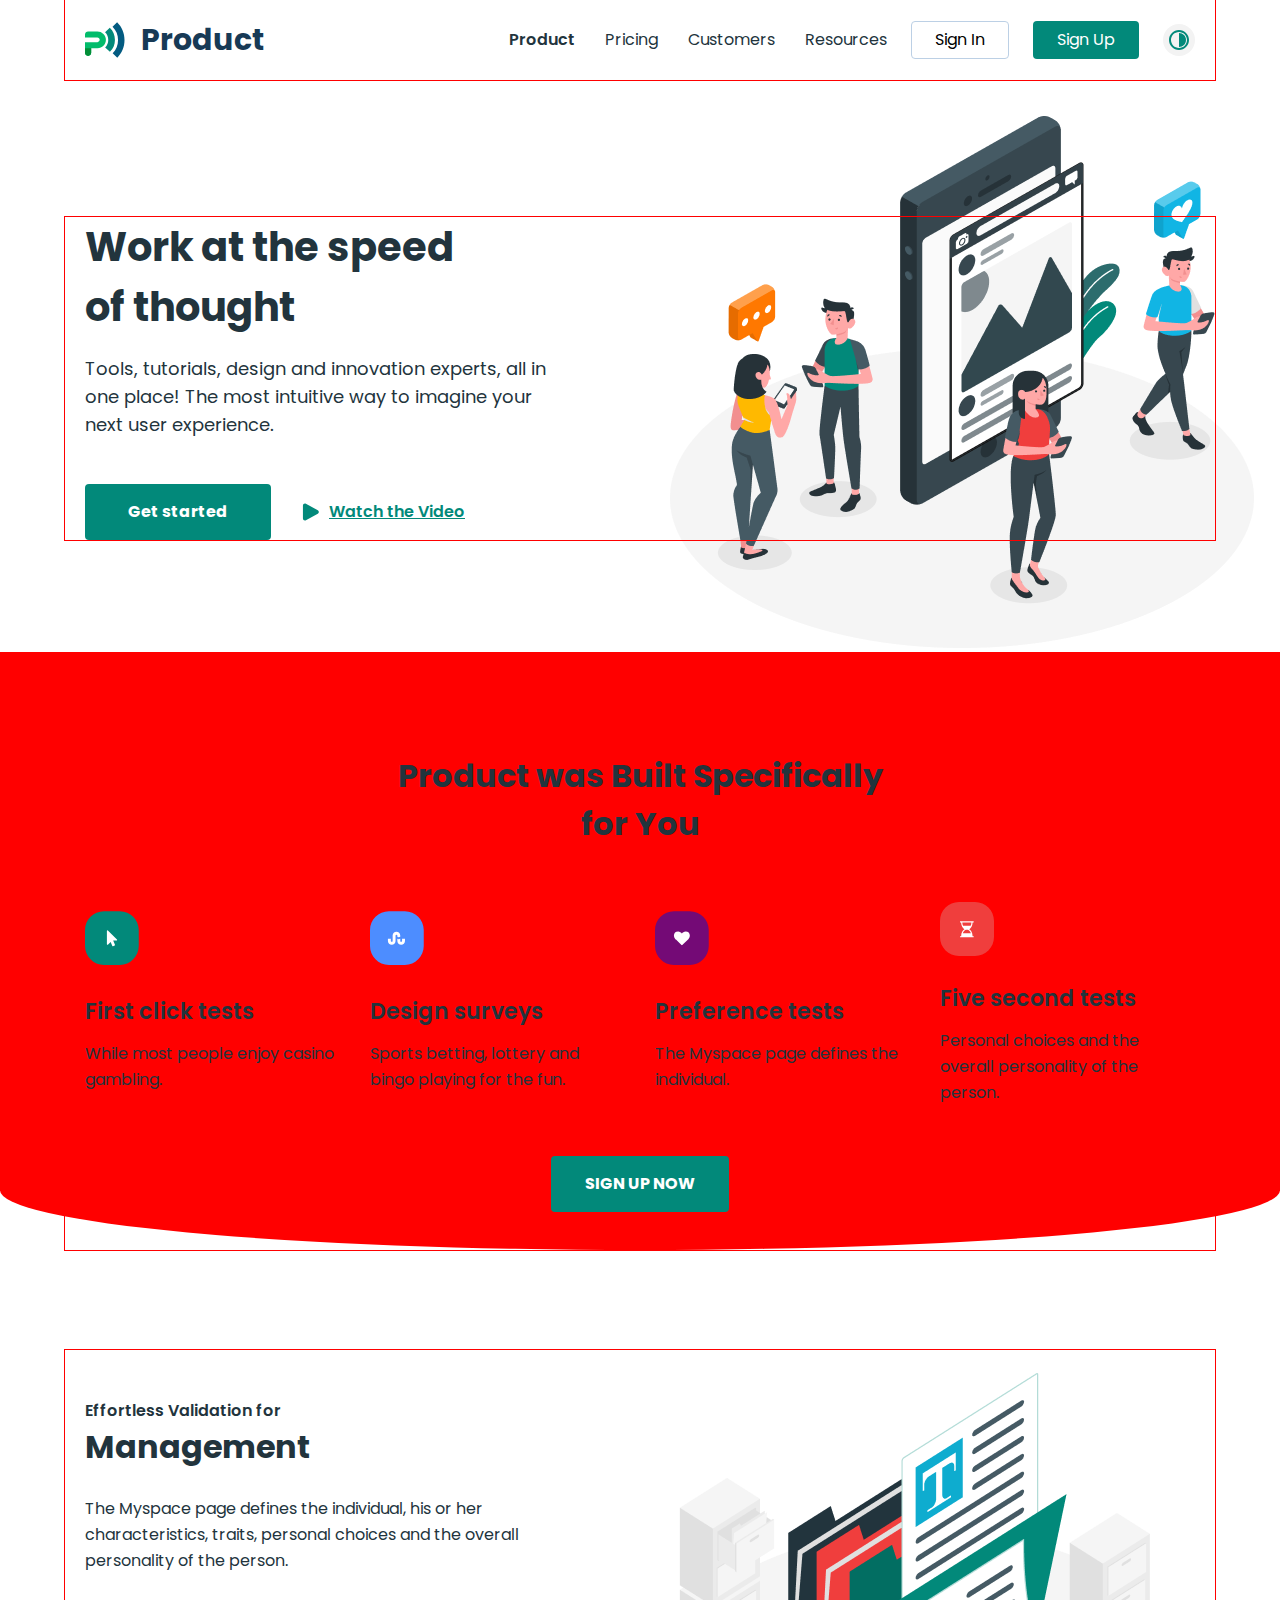
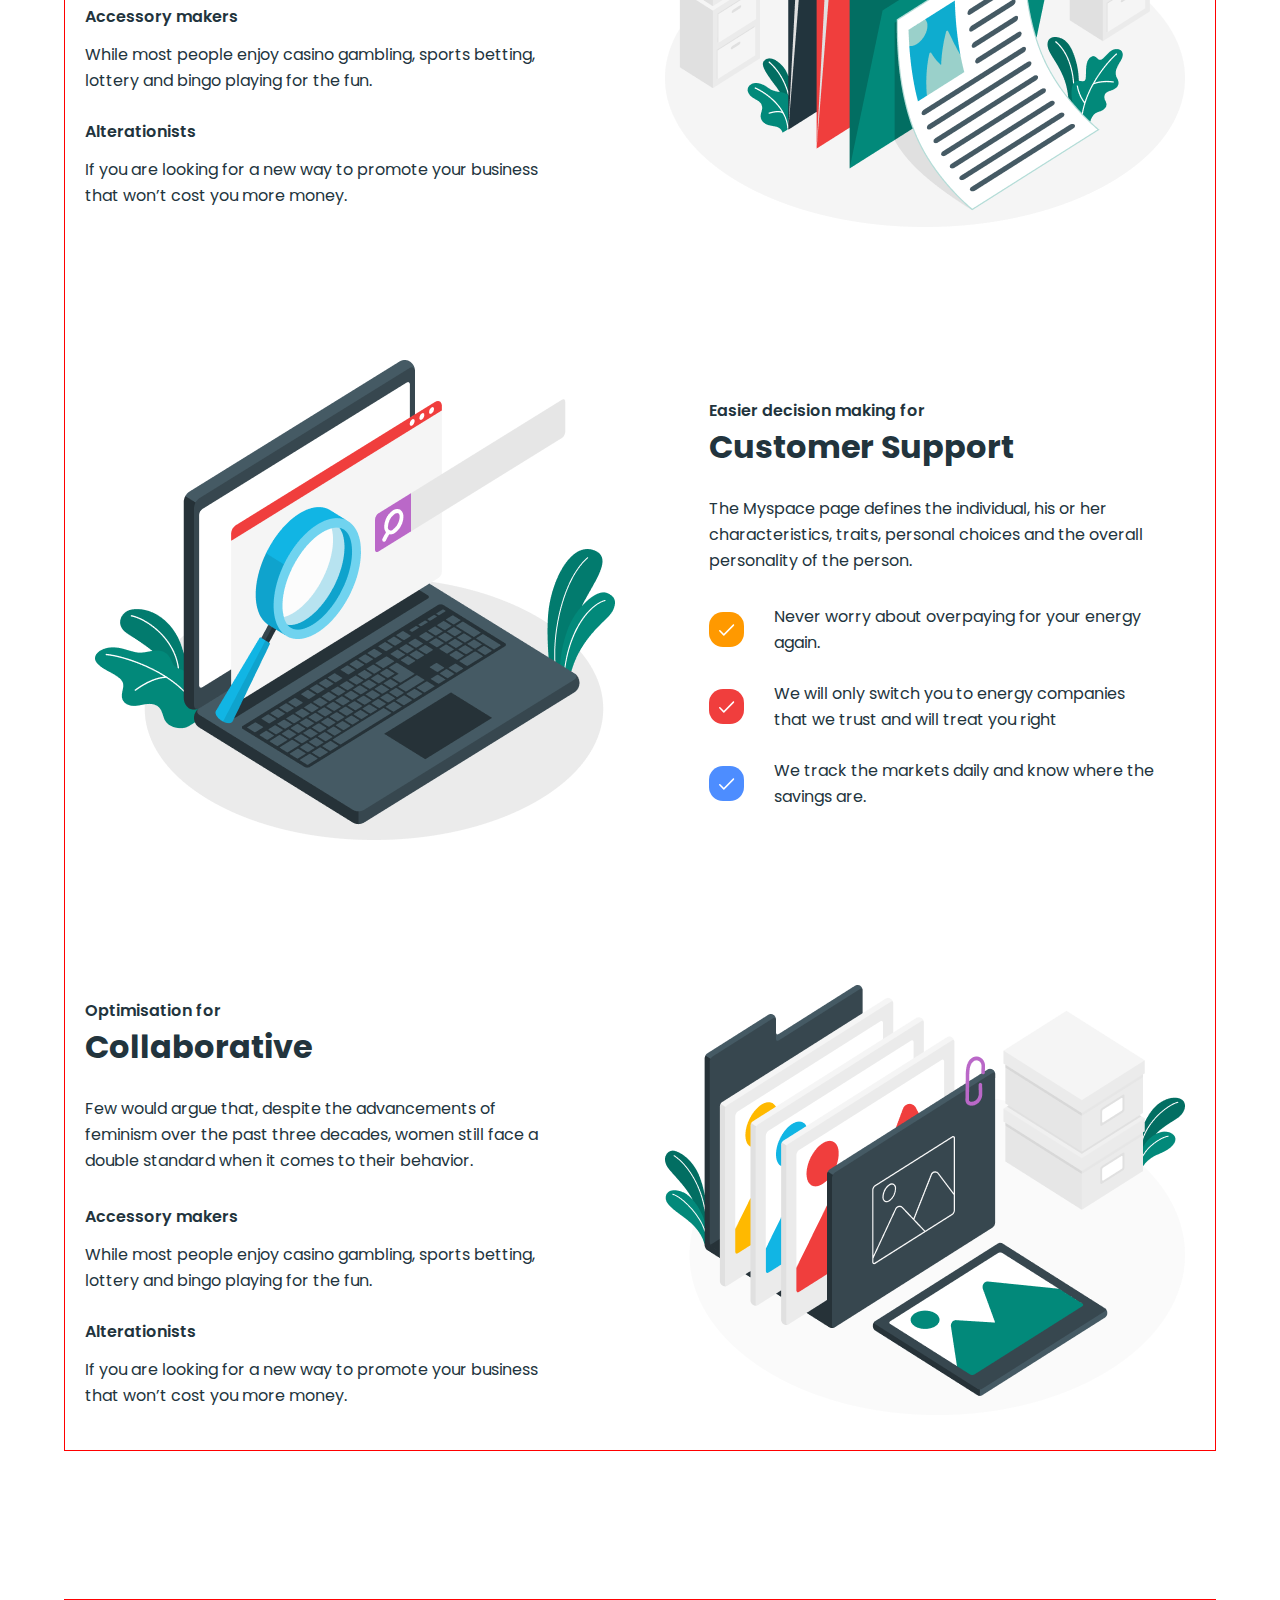
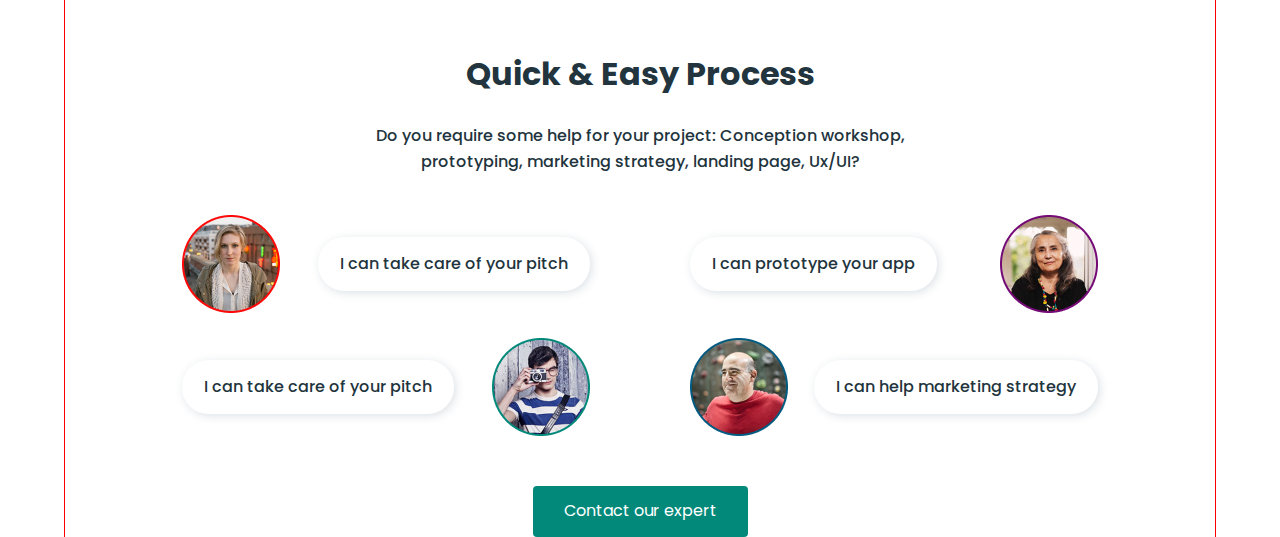
==== index.html @ 6b29109f "add sections services and process" ====
<!DOCTYPE html>
<html lang="en">

<head>
    <meta charset="UTF-8">
    <meta http-equiv="X-UA-Compatible" content="IE=edge">
    <meta name="viewport" content="width=device-width, initial-scale=1.0">
    <title>Document</title>
    <link rel="preconnect" href="https://fonts.googleapis.com">
    <link rel="preconnect" href="https://fonts.gstatic.com" crossorigin>
    <link href="https://fonts.googleapis.com/css2?family=Poppins:wght@400;600;700&family=Raleway:wght@800&display=swap"
        rel="stylesheet">
    <link rel="stylesheet" href="./css/main.min.css">
</head>

<body>
    <header class="header">
        <div class="header-wrapp container">
            <a class="logo-link link" href="./index.html">
                <svg class="logo-icon" width="40" height="36">
                    <use href="./images/sprite.svg#icon-logo"></use>
                </svg>
                <p class="logo__text">Product</p>
            </a>
            <button class="js-open-menu" type="button">
                <svg class="menu-open-btn-icon" width="28" height="31">
                    <use href="./images/sprite.svg#icon-menu"></use>
                </svg>
            </button>
            <div class="mobile-menu js-menu-container">
                <button class="close-btn js-close-menu" type="button">
                    <svg class="icon-close-btn" width="28" height="28">
                        <use href="./images/sprite.svg#icon-close-btn"></use>
                    </svg>
                </button>
                <nav class="mobile-navigation">
                    <ul class="mobile-list list">
                        <li class="mobile-menu__item"><a class="item__link active link" href="">Product</a></li>
                        <li class="mobile-menu__item"><a class="item__link link" href="">Pricing</a></li>
                        <li class="mobile-menu__item"><a class="item__link link" href="">Customers</a></li>
                        <li class="mobile-menu__item"><a class="item__link link" href="">Resources</a></li>
                    </ul>
                </nav>
                <ul class="mobile-list-button list">
                    <li class="list-button__item">
                        <button class="item__btn secondary-btn btn" type="button">Sign In</button>
                    </li>
                    <li class="list-button__item">
                        <button class="item__btn general-btn btn" type="button">Sign Up</button>
                    </li>
                    <li class="list-button__item">
                        <button class="them-btn btn" type="button">
                            <svg class="them-btn__change" width="32" height="32">
                                <use href="./images/sprite.svg#icon-thems-light"></use>
                            </svg>
                        </button>
                    </li>
                </ul>
                <ul class="social">
                    <li class="social-item">
                        <a class="social-link link" href="">
                            <svg class="social-icon" width="24px" height="24">
                                <use href="./images/sprite.svg#icon-instagram"></use>
                            </svg>
                        </a>
                    </li>
                    <li class="social-item">
                        <a class="social-link link" href="">
                            <svg class="social-icon" width="24px" height="24">
                                <use href="./images/sprite.svg#icon-facebook"></use>
                            </svg>
                        </a>
                    </li>
                    <li class="social-item">
                        <a class="social-link link" href="">
                            <svg class="social-icon" width="24px" height="24">
                                <use href="./images/sprite.svg#icon-twitter"></use>
                            </svg>
                        </a>
                    </li>
                </ul>
            </div>
            <nav class="navigation">
                <ul class="navigation__menu list">
                    <li class="menu__item"><a class="item__link active link" href="">Product</a></li>
                    <li class="menu__item"><a class="item__link link" href="">Pricing</a></li>
                    <li class="menu__item"><a class="item__link link" href="">Customers</a></li>
                    <li class="menu__item"><a class="item__link link" href="">Resources</a></li>
                </ul>
            </nav>
            <ul class="header__list-button list">
                <li class="list-button__item">
                    <button class="item__btn secondary-btn btn" type="button">Sign In</button>
                </li>
                <li class="list-button__item">
                    <button class="item__btn general-btn btn" type="button">Sign Up</button>
                </li>
                <li class="list-button__item">
                    <button class="them-btn btn" type="button">
                        <svg class="them-btn__change" width="24" height="24">
                            <use href="./images/sprite.svg#icon-thems-light"></use>
                        </svg>
                    </button>
                </li>
            </ul>
        </div>
    </header>
    <main>
        <section class="hero">
            <div class="container">
                <h1 class="hero-title">Work at the speed
                    of thought</h1>
                <p class="hero-text">Tools, tutorials, design and innovation experts, all in one place! The most
                    intuitive way to imagine your next user
                    experience.</p>
                <div class="hero-btn-tumb">
                    <button type="button" class="hero-btn general-btn btn">Get started</button>
                    <a href="" class="custom-btn">
                        <svg class="hero-btn-icon" width="20" height="18">
                            <use href="./images/sprite.svg#icon-play"></use>
                        </svg>
                        Watch the Video
                    </a>
                </div>
            </div>
        </section>
        <div class="background-wrapp">
            <section class="section for-you">
                <div class="container for-you-wrapp">
                    <h2 class="for-you-title">Product was Built Specifically for You</h2>
                    <ul class="for-you-list list">
                        <li class="for-you-item">
                            <svg class="for-you-icon" width="54px" height="62">
                                <use href="./images/sprite.svg#icon-first-click"></use>
                            </svg>
                            <h3 class="for-you-item-title">First click tests</h3>
                            <p class="for-you-item-text">While most people enjoy casino gambling.</p>
                        </li>
                        <li class="for-you-item">
                            <svg class="for-you-icon" width="54px" height="62">
                                <use href="./images/sprite.svg#icon-design"></use>
                            </svg>
                            <h3 class="for-you-item-title">Design surveys</h3>
                            <p class="for-you-item-text">Sports betting, lottery and bingo playing for the fun.</p>
                        </li>
                        <li class="for-you-item">
                            <svg class="for-you-icon" width="54px" height="62">
                                <use href="./images/sprite.svg#icon-test"></use>
                            </svg>
                            <h3 class="for-you-item-title">Preference tests</h3>
                            <p class="for-you-item-text">The Myspace page defines the individual.</p>
                        </li>
                        <li class="for-you-item">
                            <svg class="for-you-icon" width="54px" height="62">
                                <use href="./images/sprite.svg#icon-five-sec"></use>
                            </svg>
                            <h3 class="for-you-item-title">Five second tests</h3>
                            <p class="for-you-item-text">Personal choices and the overall personality of the person.</p>
                        </li>
                    </ul>
                    <button class="for-you-btn general-btn btn">SIGN UP NOW</button>
                </div>
            </section>
        </div>
        <section class="services section">
            <div class="container">
                <h2 class="visibility-hidden">services</h2>
                <ul class="services-list list">
                    <li class="management-item services-item">
                        <div class="services-item-img">
                            <picture>
                                <source media="(max-width: 767px)"
                                    srcset="./images/product-page/services/mobile/management.png 1x, ./images/product-page/services/mobile/management@2x.png 2x"
                                    width="350" height="306">
                                <source media="(min-width: 768px)"
                                    srcset="./images/product-page/services/management-img.png 1x, ./images/product-page/services/management-img@2x.png 2x"
                                    width="540" height="500">
                                <img srcset="./images/product-page/services/management-img@2x.png 2x"
                                    src="./images/product-page/services/management-img.png" alt="documents">
                            </picture>
                        </div>
                        <div class="services-item-wrapp">
                            <p class="item-top-text">Effortless Validation for</p>
                            <h3 class="services-item-title">Management</h3>
                            <p class="services-item-text">The Myspace page defines the individual, his or her
                                characteristics,
                                traits, personal choices
                                and the overall personality of the person.</p>
                            <ul class="nested-list list">
                                <li class="nested-list-item">
                                    <h4 class="nested-list-title">Accessory makers</h4>
                                    <p class="nested-list-text">While most people enjoy casino gambling, sports betting,
                                        lottery and bingo playing
                                        for the
                                        fun.</p>
                                </li>
                                <li class="nested-list-item">
                                    <h4 class="nested-list-title">Alterationists</h4>
                                    <p class="nested-list-text">If you are looking for a new way to promote your
                                        business that won’t cost you more
                                        money.</p>
                                </li>
                            </ul>
                        </div>
                    </li>
                    <li class="customer-support-item services-item">
                        <div class="services-item-img">
                            <picture>
                                <source media="(max-width: 767px)"
                                    srcset="./images/product-page/services/mobile/customer-support.png 1x, ./images/product-page/services/mobile/customer-support@2x.png 2x"
                                    width="350" height="306">
                                <source media="(min-width: 768px)"
                                    srcset="./images/product-page/services/support-img.png 1x, ./images/product-page/services/support-img@2x.png 2x"
                                    width="540" height="500">
                                <img srcset="./images/product-page/services/support-img@2x.png 2x"
                                    src="./images/product-page/services/support-img.png" alt="search-engines">
                            </picture>
                        </div>
                        <div class="services-item-wrapp">
                            <p class="item-top-text">Easier decision making for</p>
                            <h3 class="services-item-title">Customer Support</h3>
                            <p class="services-item-text">The Myspace page defines the individual, his or her
                                characteristics,
                                traits, personal choices
                                and the overall personality of the person.</p>
                            <ul class="nested-list list">
                                <li class="nested-list-item tick">
                                    <span class="item-tick-icon">
                                        <svg class="tick-icon" width="16" height="12">
                                            <use href="./images/sprite.svg#icon-tick"></use>
                                        </svg>
                                    </span>
                                    <p class="nested-list-text tick">Never worry about overpaying for your energy again.</p>
                                </li>
                                <li class="nested-list-item tick">
                                    <span class="item-tick-icon">
                                        <svg class="tick-icon" width="16" height="12">
                                            <use href="./images/sprite.svg#icon-tick"></use>
                                        </svg>
                                    </span>
                                    <p class="nested-list-text tick">We will only switch you to energy companies that we
                                        trust and will treat you right
                                    </p>
                                </li>
                                <li class="nested-list-item tick">
                                    <span class="item-tick-icon">
                                        <svg class="tick-icon" width="16" height="12">
                                            <use href="./images/sprite.svg#icon-tick"></use>
                                        </svg>
                                    </span>
                                    <p class="nested-list-text tick">We track the markets daily and know where the savings
                                        are.</p>
                                </li>
                            </ul>
                        </div>
                    </li>
                    <li class="collaborative-item services-item">
                        <div class="services-item-img">
                            <picture>
                                <source media="(max-width: 767px)"
                                    srcset="./images/product-page/services/mobile/collaborative.png 1x, ./images/product-page/services/mobile/collaborative@2x.png 2x"
                                    width="350" height="306">
                                <source media="(min-width: 768px)"
                                    srcset="./images/product-page/services/collaboration-img.png 1x, ./images/product-page/services/collaboration-img@2x.png 2x"
                                    width="540" height="500">
                                <img srcset="./images/product-page/services/collaboration-img@2x.png 2x"
                                    src="./images/product-page/services/collaboration-img.png" alt="image-folder">
                            </picture>
                        </div>
                        <div class="services-item-wrapp">
                            <p class="item-top-text">Optimisation for</p>
                            <h3 class="services-item-title">Collaborative</h3>
                            <p class="services-item-text">Few would argue that, despite the advancements of feminism
                                over the past
                                three decades, women
                                still face a double standard when it comes to their behavior.</p>
                            <ul class="nested-list list">
                                <li class="nested-list-item">
                                    <h4 class="nested-list-title">Accessory makers</h4>
                                    <p class="nested-list-text">While most people enjoy casino gambling, sports betting,
                                        lottery and bingo playing
                                        for the fun.</p>
                                </li>
                                <li class="nested-list-item">
                                    <h4 class="nested-list-title">Alterationists</h4>
                                    <p class="nested-list-text">If you are looking for a new way to promote your
                                        business that won’t cost you more
                                        money.</p>
                                </li>
                            </ul>
                        </div>
                    </li>
                </ul>
            </div>
        </section>
        <section class="process section">
           <div class="container process-wrapp">
                <h2 class="process-title">Quick & Easy Process</h2>
                <p class="process-text">Do you require some help for your project: Conception workshop,
                prototyping, marketing strategy, landing page, Ux/UI?</p>
                <ul class="process-list list">
                    <li class="process-list-item">
                        <img src="./images/process/avatar-girl.jpg" alt="avatar people" width="98" height="98">
                        <p class="process-item-text">I can take care of your pitch</p>
                    </li>
                    <li class="process-list-item">
                        <img src="./images/process/avatar-boy.jpg" alt="avatar people" width="98" height="98">
                        <p class="process-item-text">I can take care of your pitch</p>
                    </li>
                    <li class="process-list-item">
                        <img src="./images/process/avatar-man.jpg" alt="avatar people" width="98" height="98">
                        <p class="process-item-text">I can help marketing strategy</p>
                    </li>
                    <li class="process-list-item">
                        <img src="./images/process/avatar-woman.jpg" alt="avatar people" width="98" height="98">
                        <p class="process-item-text">I can prototype your app</p>
                    </li>
                </ul>
                <button class="process-btn general-btn btn" type="button">Contact our expert</button>
           </div>
        </section>
    </main>
    <footer></footer>
    <script src="./js/mobile-menu.js"></script>
</body>

</html>
---- css/main.min.css ----
:root{--color-def: #ffffff;--color-logo-text: #173A56;--color-text: #22343D;--color-hover-link: #02897A;--color-burger-menu: #173A56;--background-default-btn: #02897A;--background-fon: #f3f3f3;--background-fon-secondary: #EDFFFC;--transition: 250ms cubic-bezier(0.4, 0, 0.2, 1)}/*! modern-normalize v1.1.0 | MIT License | https://github.com/sindresorhus/modern-normalize */*,::before,::after{box-sizing:border-box}html{font-family:system-ui,"Segoe UI",Roboto,Helvetica,Arial,sans-serif,"Apple Color Emoji","Segoe UI Emoji";line-height:1.15;-webkit-text-size-adjust:100%;-moz-tab-size:4;tab-size:4}body{margin:0}hr{height:0;color:inherit}abbr[title]{text-decoration:underline dotted}b,strong{font-weight:bolder}code,kbd,samp,pre{font-family:ui-monospace,SFMono-Regular,Consolas,"Liberation Mono",Menlo,monospace;font-size:1em}small{font-size:80%}sub,sup{font-size:75%;line-height:0;position:relative;vertical-align:baseline}sub{bottom:-0.25em}sup{top:-0.5em}table{text-indent:0;border-color:inherit}button,input,optgroup,select,textarea{font-family:inherit;font-size:100%;line-height:1.15;margin:0}button,select{text-transform:none}button,[type=button],[type=reset],[type=submit]{-webkit-appearance:button}::-moz-focus-inner{border-style:none;padding:0}:-moz-focusring{outline:1px dotted ButtonText}:-moz-ui-invalid{box-shadow:none}legend{padding:0}progress{vertical-align:baseline}::-webkit-inner-spin-button,::-webkit-outer-spin-button{height:auto}[type=search]{-webkit-appearance:textfield;outline-offset:-2px}::-webkit-search-decoration{-webkit-appearance:none}::-webkit-file-upload-button{-webkit-appearance:button;font:inherit}summary{display:list-item}body{color:var(--color-text);font-family:"Poppins",sans-serif}ul{list-style:none;margin:0;padding:0}.link{text-decoration:none;display:block}p,h1,h2,h3,h4,h5,h6{margin:0}.btn{display:block;cursor:pointer;border:1px solid rgba(0,0,0,0)}.section{padding-top:100px}.visibility-hidden{position:absolute;margin:-1px;width:1px;height:1px;border:0;padding:0;white-space:nowrap;clip-path:inset(100%);clip:rect(0 0 0 0);overflow:hidden}img{display:block;line-height:0}.container{padding-left:20px;padding-right:20px;margin-left:auto;margin-right:auto;outline:1px solid red}@media screen and (max-width: 767px){.container{max-width:390px}}@media screen and (min-width: 768px){.container{max-width:1150px}}.background-wrapp{background:red;background-origin:border-box}@media screen and (max-width: 767px){.background-wrapp{border-radius:0% 0% 50% 50%/0% 0% 3% 3%}}@media screen and (min-width: 768px){.background-wrapp{border-radius:0% 0% 50% 50%/0% 0% 10% 10%}}.logo-link{display:flex;align-items:center;padding-top:22px;padding-bottom:22px}.logo-icon{margin-right:16px}.logo__text{font-weight:700;font-size:30px;line-height:.9333333333;color:var(--color-logo-text)}.navigation{margin-right:24px;margin-left:auto}@media screen and (max-width: 767px){.navigation{display:none}}@media screen and (min-width: 768px){.navigation__menu{display:flex;align-items:center;gap:30px}}.item__link{font-weight:400;font-size:16px;line-height:1.75;color:var(--color-text);padding-top:22px;padding-bottom:22px;transition:color var(--transition)}.item__link.active{font-weight:600}.item__link:hover,.item__link:focus{color:var(--color-hover-link)}@media screen and (max-width: 767px){.item__link{font-size:26px;letter-spacing:.04px}}.general-btn{border-radius:4px;background-color:var(--background-default-btn);color:var(--color-def)}.general-btn:hover,.general-btn:focus{background-color:var(--color-def);color:var(--color-text)}@media screen and (max-width: 767px){.header__list-button{display:none}}@media screen and (min-width: 768px){.header__list-button{display:flex;align-items:center;gap:12px;flex-wrap:wrap}}@media screen and (min-width: 1200px){.header__list-button{gap:24px}}@media screen and (max-width: 767px){.list-button__item:not(:last-child){margin-bottom:12px}}.item__btn{padding:9px 23px;transition:border-color var(--transition),background-color var(--transition),color var(--transition)}.item__btn.secondary-btn{background-color:rgba(0,0,0,0);border-color:#bcd0e5;border-radius:4px}.item__btn.secondary-btn:hover,.item__btn.secondary-btn:focus{background-color:var(--background-default-btn);color:var(--color-def)}.item__btn:hover,.item__btn:focus{border-color:var(--background-default-btn)}.them-btn{display:flex;align-items:center;border:none;background:var(--background-fon);padding:4px;border-radius:100px}.social{display:flex;align-items:center;justify-content:center;gap:40px}.social-link{display:flex;align-items:center;padding:8px;background-color:var(--background-fon-secondary);border-radius:100px}.social-icon{fill:rgba(0,0,0,0);stroke:var(--color-hover-link)}.header .social-icon{width:40px;height:40px}@media screen and (max-width: 767px){.header{box-shadow:0px -2px 8px rgba(0,0,0,.25)}}.header-wrapp{display:flex;align-items:center}@media screen and (max-width: 767px){.header-wrapp{justify-content:space-between}}.menu-open-btn-icon{stroke:var(--color-burger-menu)}.js-open-menu{background:rgba(0,0,0,0);border:none;padding:0;line-height:0}@media screen and (min-width: 768px){.js-open-menu{display:none}}.mobile-menu{display:none}@media screen and (max-width: 767px){.mobile-menu.is-open{display:flex;flex-direction:column;justify-content:space-between;padding-top:70px;padding-left:40px;padding-bottom:40px;position:fixed;top:0;left:0;background-color:var(--color-def);width:100%;height:100%;z-index:999}}@media screen and (min-width: 768px){.mobile-menu{display:none}}@media screen and (max-width: 767px){.close-btn.js-close-menu{display:flex;justify-content:center;align-items:center;position:absolute;top:24px;right:24px;width:31px;height:31px;background:var(--background-fon);border-radius:50%;border:1px solid rgba(0,0,0,.1);transition:background var(--transition)}.close-btn.js-close-menu:hover,.close-btn.js-close-menu:focus{background-color:var(--background-default-btn);border:none}}.hero{margin-left:auto;margin-right:auto;background-repeat:no-repeat}@media screen and (max-width: 767px){.hero{background-position:top 29px center;background-size:338px 310px;max-width:410px;padding-top:350px;padding-bottom:16px;text-align:center}}@media screen and (min-width: 768px){.hero{background-position:top 25px right 13px;background-size:610px 555px;max-width:1400px;padding-top:137px;padding-bottom:112px}}@media screen and (max-width: 767px){.hero{background-image:url(../../images/product-page/hero/mobile/mobile-bg-hero.png)}}@media screen and (max-width: 767px)and (min-device-pixel-ratio: 2),screen and (max-width: 767px)and (min-resolution: 192dpi),screen and (max-width: 767px)and (min-resolution: 2dppx){.hero .hero{background-image:url(../../images/product-page/hero/mobile/mobile-bg-hero@2x.png)}}@media screen and (min-width: 768px){.hero{background-image:url(../../images/product-page/hero/hero-img.png)}}@media screen and (min-width: 768px)and (min-device-pixel-ratio: 2),screen and (min-width: 768px)and (min-resolution: 192dpi),screen and (min-width: 768px)and (min-resolution: 2dppx){.hero .hero{background-image:url(../../images/product-page/hero/hero-img@2x.png)}}@media screen and (max-width: 767px){.hero-title{font-weight:700;font-size:36px;line-height:1.6666666667;margin-bottom:16px}}@media screen and (min-width: 768px){.hero-title{font-weight:700;font-size:40px;line-height:1.5;margin-bottom:18px;max-width:400px}}.hero-text{font-weight:400;font-size:18px;line-height:1.5555555556}@media screen and (max-width: 767px){.hero-text{margin-bottom:32px;max-width:328px}}@media screen and (min-width: 768px){.hero-text{margin-bottom:45px;max-width:465px}}.hero-btn-tumb{display:flex;align-items:center}.hero-btn{padding-top:15px;padding-bottom:15px;transition:color var(--transition),background var(--transition) border var(--transition);font-weight:700;font-size:16px;line-height:1.5}@media screen and (max-width: 767px){.hero-btn{margin-right:28px;padding-right:25px;padding-left:25px;justify-content:center}}@media screen and (min-width: 768px){.hero-btn{margin-right:30px;padding-right:42px;padding-left:42px}}.hero-btn:hover,.hero-btn:focus{border-color:#bcd0e5}.custom-btn{display:flex;align-items:center;font-weight:600;font-size:16px;line-height:1.5;color:var(--color-hover-link)}.custom-btn .hero-btn-icon{fill:currentColor;margin-right:8px}.for-you-wrapp{padding-bottom:38px}@media screen and (max-width: 767px){.for-you-wrapp{text-align:center}}.for-you-title{font-weight:700;font-size:32px;line-height:1.5;margin-bottom:50px}@media screen and (min-width: 768px){.for-you-title{max-width:500px;text-align:center;margin-left:auto;margin-right:auto}}@media screen and (max-width: 767px){.for-you-list{margin-bottom:30px}}@media screen and (min-width: 768px){.for-you-list{display:flex;align-items:center;gap:30px;margin-bottom:50px}}@media screen and (max-width: 767px){.for-you-item:not(:last-child){margin-bottom:32px}}@media screen and (min-width: 768px){.for-you-item{width:calc((100% - 90px)/4)}}@media screen and (max-width: 767px){.for-you-icon{width:50px;height:50px;margin-bottom:24px}}@media screen and (min-width: 768px){.for-you-icon{margin-bottom:18px}}.for-you-item-title{font-weight:600;font-size:22px;line-height:1.5}@media screen and (max-width: 767px){.for-you-item-title{margin-bottom:8px}}@media screen and (min-width: 768px){.for-you-item-title{margin-bottom:13px}}.for-you-item-text{font-weight:400;font-size:16px;line-height:1.625}@media screen and (max-width: 767px){.for-you-item-text{max-width:240px;margin-left:auto;margin-right:auto}}.for-you-btn{font-weight:700;font-size:16px;line-height:1.5;padding:15px 33px;margin-left:auto;margin-right:auto;transition:border var(--transition),background var(--transition),color var(--transition)}.for-you-btn:hover,.for-you-btn:focus{border-color:#bcd0e5}@media screen and (max-width: 767px){.services{margin-bottom:40px}}@media screen and (min-width: 768px){.services{margin-bottom:50px}}@media screen and (min-width: 768px){.services-item{display:flex;align-items:center;gap:84px}}.services-item:not(:last-child){margin-bottom:100px}@media screen and (max-width: 767px){.services-item-wrapp{margin-top:50px}}@media screen and (min-width: 768px){.services-item-wrapp{max-width:486px}.services-item:nth-child(odd) .services-item-wrapp{order:-1}}.item-top-text{font-weight:600;font-size:16px;line-height:1.5;margin-top:8px}.services-item-title{font-weight:700;font-size:32px;line-height:1.5;margin-bottom:25px}.services-item-text{font-weight:400;font-size:16px;line-height:1.625;margin-bottom:30px}.nested-list-item:not(:last-child){margin-bottom:25px}.nested-list-item.tick{display:flex;align-items:center}.item-tick-icon{width:35px;height:35px;display:flex;align-items:center;justify-content:center;border-radius:14px;margin-right:30px;fill:var(--color-def)}.nested-list-item:nth-child(1) .item-tick-icon{background:#f90}.nested-list-item:nth-child(2) .item-tick-icon{background:#f03e3d}.nested-list-item:nth-child(3) .item-tick-icon{background:#4d8dff}.nested-list-title{font-weight:600;font-size:16px;line-height:1.625;margin-bottom:12px}.nested-list-text{font-weight:400;font-size:16px;line-height:1.625}@media screen and (max-width: 767px){.nested-list-text.tick{max-width:288px}}@media screen and (min-width: 768px){.nested-list-text.tick{max-width:386px}}.process-wrapp{padding-top:50px}.process-title{font-weight:700;font-size:32px;line-height:1.5;text-align:center}@media screen and (max-width: 767px){.process-title{margin-bottom:8px}}@media screen and (min-width: 768px){.process-title{margin-bottom:25px}}.process-text{font-weight:500;font-size:16px;line-height:1.625;text-align:center;margin-right:auto;margin-left:auto;margin-bottom:40px}@media screen and (max-width: 767px){.process-text{max-width:338px}}@media screen and (min-width: 768px){.process-text{max-width:542px}}@media screen and (max-width: 767px){.process-list{margin-bottom:32px}}@media screen and (min-width: 768px){.process-list{display:flex;align-items:center;justify-content:center;flex-wrap:wrap;gap:25px 100px;margin-bottom:50px}}.process-list-item{display:flex;align-items:center;justify-content:space-between}.process-list-item:nth-child(even) img{order:1}@media screen and (max-width: 767px){.process-list-item{gap:14px}.process-list-item:not(:last-child){margin-bottom:32px}.process-list-item img{width:90px;height:90px}}@media screen and (min-width: 768px){.process-list-item{gap:10px;width:calc((100% - 100px)/2);max-width:408px;height:98px}.process-list-item img{width:98px;height:98px}.process-list-item:last-child,.process-list-item:first-child{order:-1}}.process-item-text{font-weight:500;font-size:16px;line-height:1.625;text-align:center;border-radius:26.5px}@media screen and (max-width: 767px){.process-item-text{padding:12px 20px;box-shadow:0px 2px 15px rgba(23,58,86,.1)}}@media screen and (min-width: 768px){.process-item-text{max-width:300px;padding:14px 22px;box-shadow:2px 2px 10px rgba(23,58,86,.15)}}.process-btn{padding:15px 30px;margin-left:auto;margin-right:auto;transition:color var(--transition),background var(--transition),border var(--transition)}.process-btn:hover,.process-btn:focus{border-color:#bcd0e5}/*# sourceMappingURL=main.min.css.map */
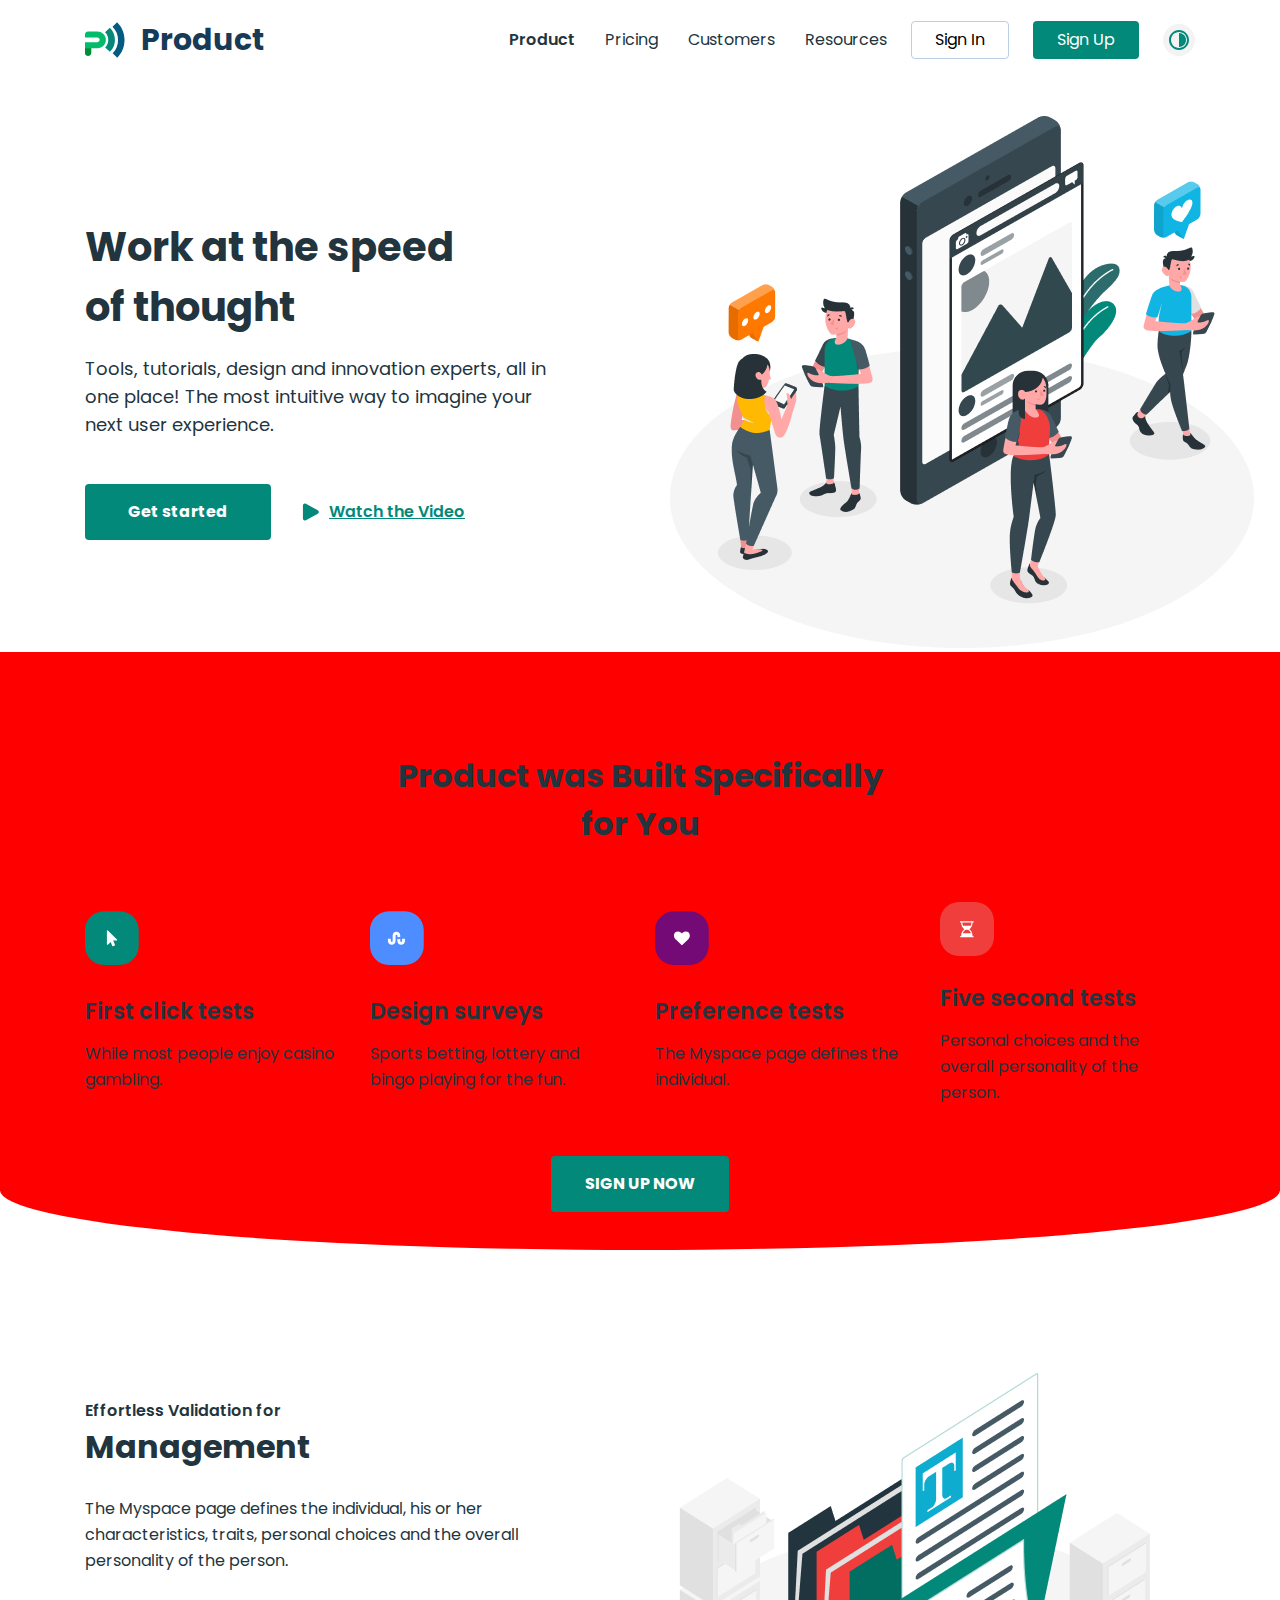
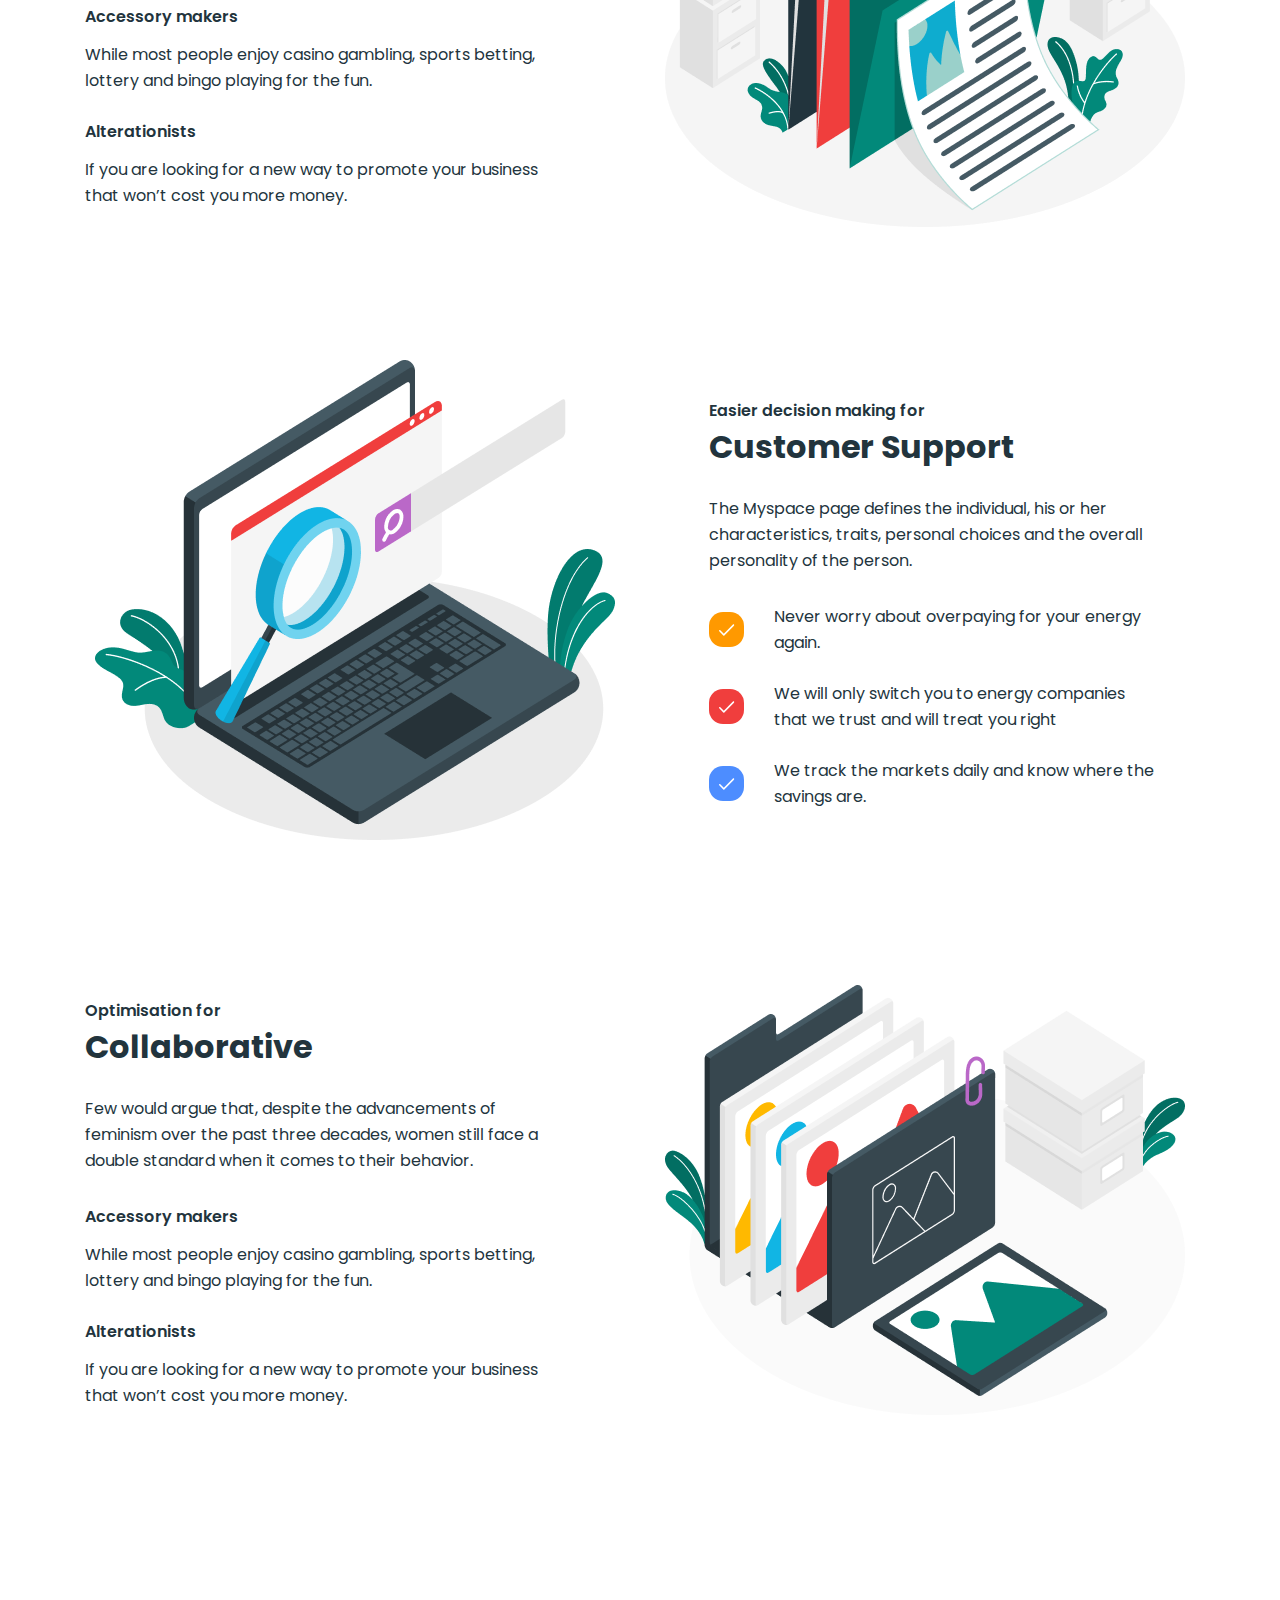
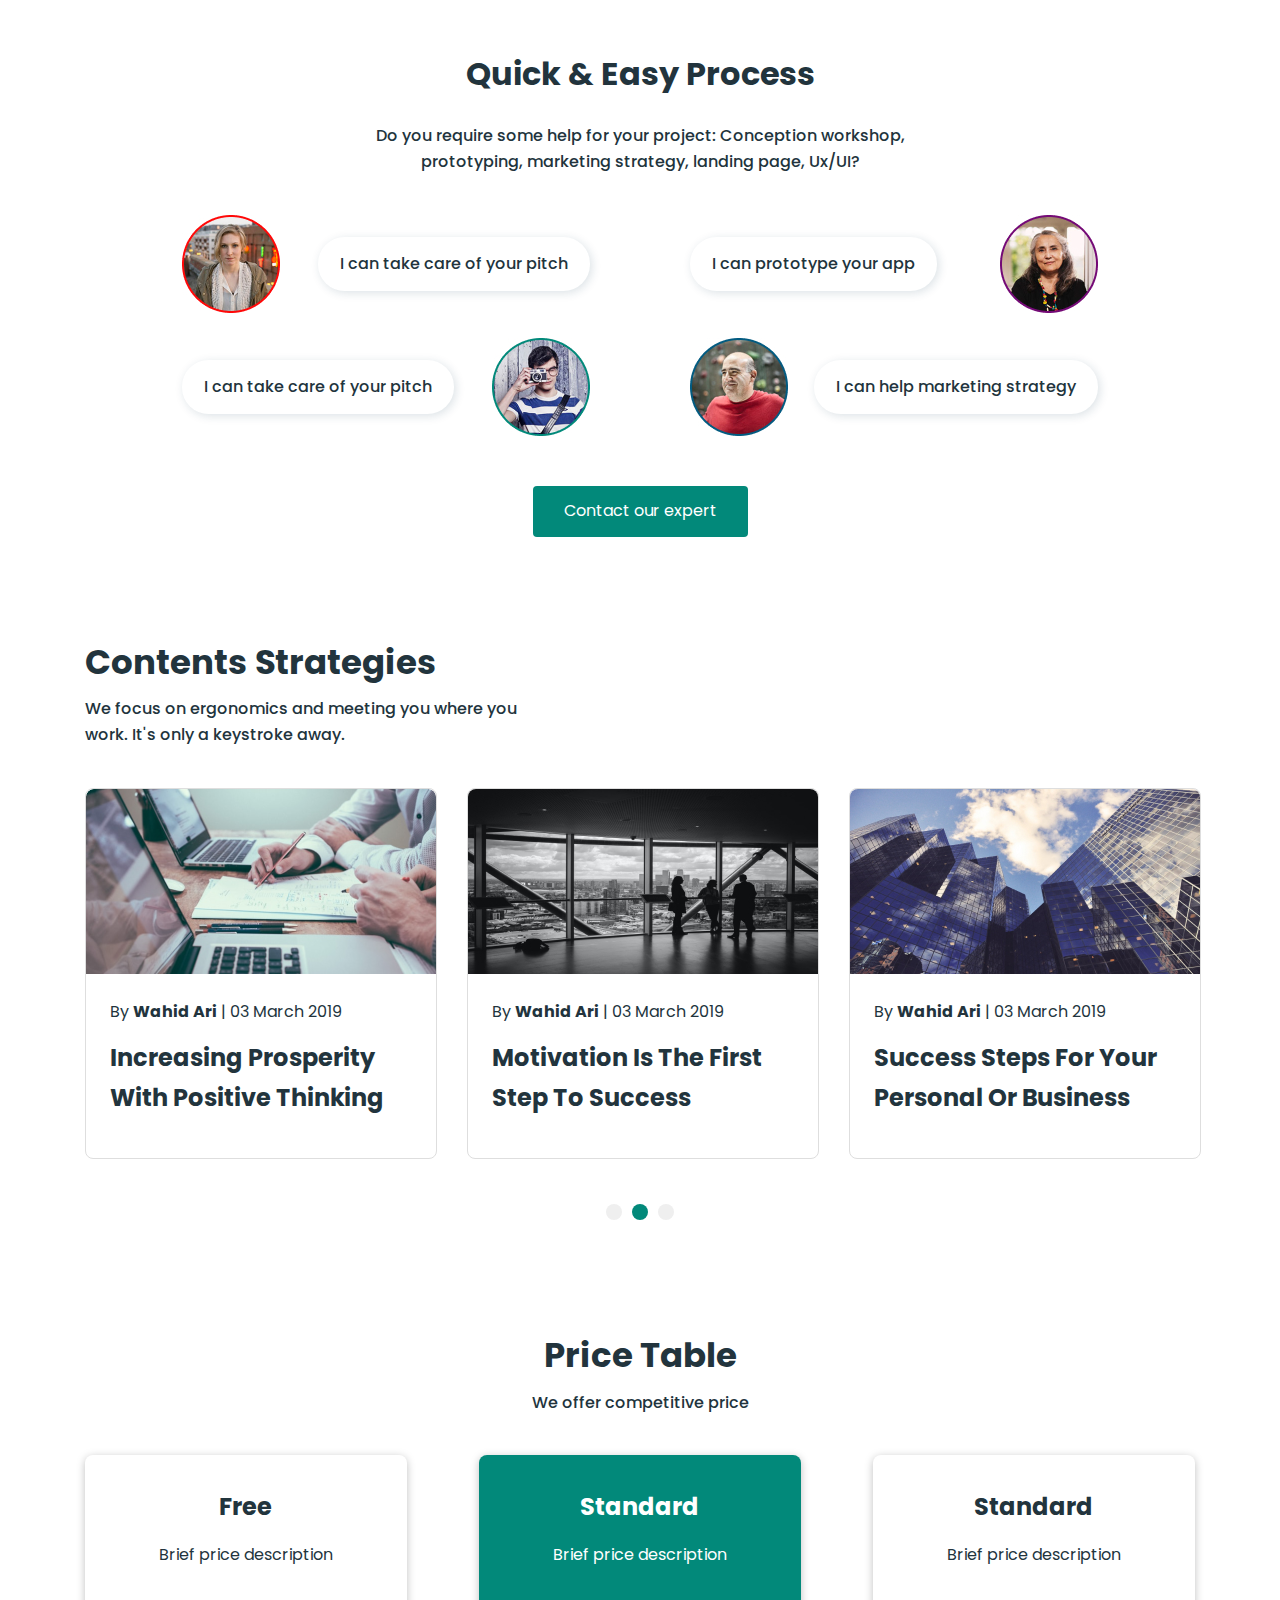
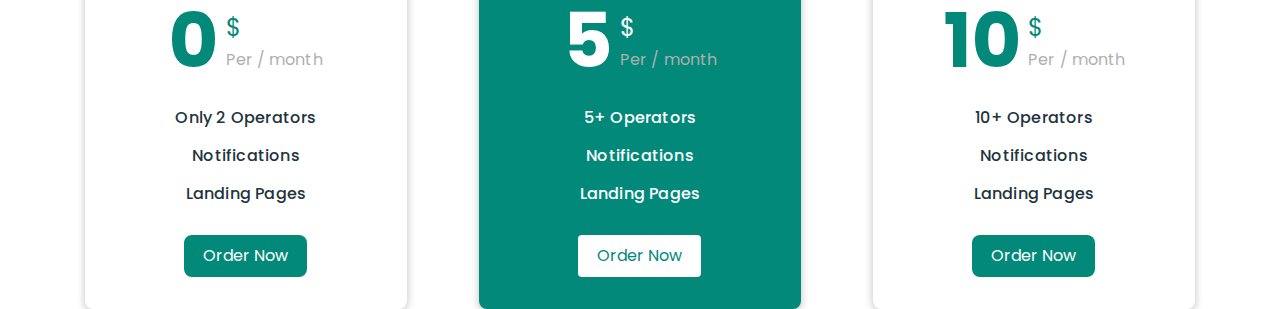
==== commit 24fcdf7b: "adds section strtegies and price" ====
--- a/index.html
+++ b/index.html
@@ -230,7 +230,8 @@
                                             <use href="./images/sprite.svg#icon-tick"></use>
                                         </svg>
                                     </span>
-                                    <p class="nested-list-text tick">Never worry about overpaying for your energy again.</p>
+                                    <p class="nested-list-text tick">Never worry about overpaying for your energy again.
+                                    </p>
                                 </li>
                                 <li class="nested-list-item tick">
                                     <span class="item-tick-icon">
@@ -248,7 +249,8 @@
                                             <use href="./images/sprite.svg#icon-tick"></use>
                                         </svg>
                                     </span>
-                                    <p class="nested-list-text tick">We track the markets daily and know where the savings
+                                    <p class="nested-list-text tick">We track the markets daily and know where the
+                                        savings
                                         are.</p>
                                 </li>
                             </ul>
@@ -294,10 +296,10 @@
             </div>
         </section>
         <section class="process section">
-           <div class="container process-wrapp">
+            <div class="container process-wrapp">
                 <h2 class="process-title">Quick & Easy Process</h2>
                 <p class="process-text">Do you require some help for your project: Conception workshop,
-                prototyping, marketing strategy, landing page, Ux/UI?</p>
+                    prototyping, marketing strategy, landing page, Ux/UI?</p>
                 <ul class="process-list list">
                     <li class="process-list-item">
                         <img src="./images/process/avatar-girl.jpg" alt="avatar people" width="98" height="98">
@@ -317,7 +319,146 @@
                     </li>
                 </ul>
                 <button class="process-btn general-btn btn" type="button">Contact our expert</button>
-           </div>
+            </div>
+        </section>
+        <section class="strategies section">
+            <div class="strategies__wrapp container">
+                <h2 class="strategies__title">Contents Strategies</h2>
+                <p class="strategies__text">We focus on ergonomics and meeting you where you work. It's only a keystroke
+                    away.</p>
+                <ul class="strategies__cards list">
+                    <li class="strategies__card">
+                        <a href="" class="card__link link">
+                            <picture>
+                                <source media="(max-width: 767px)"
+                                    srcset="./images/strategies/mobile/m-img-item1.jpg 1x, ./images/strategies/mobile/m-img-item1@2x.jpg 2x"
+                                    width="348" height="185">
+                                <source media="(min-width: 768px)" srcset="./images/strategies/img-item1.png 1x, ./images/strategies/img-item1@2x.png 2x" width="350" height="185">
+                                <img class="card__img" srcset="./images/strategies/img-item1@2x.png 2x"
+                                    src="./images/strategies/img-item1.png" alt="computer on the table">
+                            </picture>
+                            <div class="card__text-wrapp">
+                                <p class="card__text">By <b>Wahid Ari</b> | 03 March 2019</p>
+                                <h3 class="card__title">Increasing Prosperity With Positive Thinking</h3>
+                            </div>
+                        </a>
+                    </li>
+                    <li class="strategies__card">
+                        <a href="" class="card__link link">
+                            <picture>
+                                <source media="(max-width: 767px)"
+                                    srcset="./images/strategies/mobile/m-img-item2.jpg 1x, ./images/strategies/mobile/m-img-item2@2x.jpg 2x"
+                                    width="348" height="185">
+                                <source media="(min-width: 768px)"
+                                    srcset="./images/strategies/img-item2.jpg 1x, ./images/strategies/img-item2@2x.jpg 2x"
+                                    width="350" height="185">
+                                <img class="card__img" srcset="./images/strategies/img-item2@2x.jpg 2x"
+                                    src="./images/strategies/img-item2.jpg" alt="people near the window">
+                            </picture>
+                            <div class="card__text-wrapp">
+                                <p class="card__text">By <b>Wahid Ari</b> | 03 March 2019</p>
+                                <h3 class="card__title">Motivation Is The First Step To Success</h3>
+                            </div>
+                        </a>
+                    </li>
+                    <li class="strategies__card">
+                        <a href="" class="card__link link">
+                            <picture>
+                                <source media="(max-width: 767px)"
+                                    srcset="./images/strategies/mobile/m-img-item3.jpg 1x, ./images/strategies/mobile/m-img-item3@2x.jpg 2x"
+                                    width="348" height="185">
+                                <source media="(min-width: 768px)"
+                                    srcset="./images/strategies/img-item3.jpg 1x, ./images/strategies/img-item3@2x.jpg 2x"
+                                    width="350" height="185">
+                                <img class="card__img" srcset="./images/strategies/img-item3@2x.jpg 2x"
+                                    src="./images/strategies/img-item3.jpg" alt="tall glass buildings">
+                            </picture>
+                            <div class="card__text-wrapp">
+                                <p class="card__text">By <b>Wahid Ari</b> | 03 March 2019</p>
+                                <h3 class="card__title">Success Steps For Your Personal Or Business</h3>
+                            </div>
+                        </a>
+                    </li>
+                </ul>
+                <ul class="strategies__next-link">
+                    <li class="next-link__click"></li>
+                    <li class="next-link__click"></li>
+                    <li class="next-link__click"></li>
+                </ul>
+            </div>
+        </section>
+        <section class="price section">
+            <div class="price-wrapp container">
+                <h2 class="price__title">Price Table</h2>
+                <p class="price__text">We offer competitive price</p>
+                <ul class="price__menu list">
+                    <li class="price__card">
+                        <h3 class="price-name">Free</h3>
+                        <p class="price-description">Brief price description</p>
+                        <div class="price-figure-wrapp">
+                            <p class="price__figure">0</p>
+                            <div class="figure-wrap">
+                                <p class="currency">$</p>
+                                <p class="sub-text">Per / month</p>
+                            </div>
+                        </div>
+                        <ul class="description-sub-text">
+                            <li class="sub-text-item">
+                                <p>Only 2 Operators</p>
+                            </li>
+                            <li class="sub-text-item">
+                                <p>Notifications</p>
+                            </li>
+                            <li class="sub-text-item">
+                                <p>Landing Pages</p>
+                            </li>
+                        </ul>
+                        <button class="price-btn general-btn btn" type="button">Order Now</button>
+                    </li>
+                    <li class="price__card">
+                        <h3 class="price-name">Standard</h3>
+                        <p class="price-description">Brief price description</p>
+                        <div class="price-figure-wrapp">
+                            <p class="price__figure">5</p>
+                            <div class="figure-wrap">
+                                <p class="currency">$</p>
+                                <p class="sub-text">Per / month</p>
+                            </div>
+                        </div>
+                        
+                        <ul class="description-sub-text">
+                            <li class="sub-text-item">
+                                <p>5+ Operators</p>
+                            </li>
+                            <li class="sub-text-item">
+                                <p>Notifications</p>
+                            </li>
+                            <li class="sub-text-item">
+                                <p>Landing Pages</p>
+                            </li>
+                        </ul>
+                        <button class="price-btn secondary-btn btn" type="button">Order Now</button>
+                    </li>
+                    <li class="price__card">
+                        <h3 class="price-name">Standard</h3>
+                        <p class="price-description">Brief price description</p>
+                        <div class="price-figure-wrapp">
+                            <p class="price__figure">10</p>
+                            <div class="figure-wrap">
+                                <p class="currency">$</p>
+                                <p class="sub-text">Per / month</p>
+                            </div>
+                        </div>
+                        
+                        <ul class="description-sub-text">
+                            <li class="sub-text-item"><p>10+ Operators</p></li>
+                            <li class="sub-text-item"><p>Notifications</p></li>
+                            <li class="sub-text-item"><p>Landing Pages</p></li>
+                        </ul>
+                        <button class="price-btn general-btn btn" type="button">Order Now</button>
+                    </li>
+                </ul>
+            </div>
         </section>
     </main>
     <footer></footer>
--- a/css/main.min.css
+++ b/css/main.min.css
@@ -1 +1 @@
-:root{--color-def: #ffffff;--color-logo-text: #173A56;--color-text: #22343D;--color-hover-link: #02897A;--color-burger-menu: #173A56;--background-default-btn: #02897A;--background-fon: #f3f3f3;--background-fon-secondary: #EDFFFC;--transition: 250ms cubic-bezier(0.4, 0, 0.2, 1)}/*! modern-normalize v1.1.0 | MIT License | https://github.com/sindresorhus/modern-normalize */*,::before,::after{box-sizing:border-box}html{font-family:system-ui,"Segoe UI",Roboto,Helvetica,Arial,sans-serif,"Apple Color Emoji","Segoe UI Emoji";line-height:1.15;-webkit-text-size-adjust:100%;-moz-tab-size:4;tab-size:4}body{margin:0}hr{height:0;color:inherit}abbr[title]{text-decoration:underline dotted}b,strong{font-weight:bolder}code,kbd,samp,pre{font-family:ui-monospace,SFMono-Regular,Consolas,"Liberation Mono",Menlo,monospace;font-size:1em}small{font-size:80%}sub,sup{font-size:75%;line-height:0;position:relative;vertical-align:baseline}sub{bottom:-0.25em}sup{top:-0.5em}table{text-indent:0;border-color:inherit}button,input,optgroup,select,textarea{font-family:inherit;font-size:100%;line-height:1.15;margin:0}button,select{text-transform:none}button,[type=button],[type=reset],[type=submit]{-webkit-appearance:button}::-moz-focus-inner{border-style:none;padding:0}:-moz-focusring{outline:1px dotted ButtonText}:-moz-ui-invalid{box-shadow:none}legend{padding:0}progress{vertical-align:baseline}::-webkit-inner-spin-button,::-webkit-outer-spin-button{height:auto}[type=search]{-webkit-appearance:textfield;outline-offset:-2px}::-webkit-search-decoration{-webkit-appearance:none}::-webkit-file-upload-button{-webkit-appearance:button;font:inherit}summary{display:list-item}body{color:var(--color-text);font-family:"Poppins",sans-serif}ul{list-style:none;margin:0;padding:0}.link{text-decoration:none;display:block}p,h1,h2,h3,h4,h5,h6{margin:0}.btn{display:block;cursor:pointer;border:1px solid rgba(0,0,0,0)}.section{padding-top:100px}.visibility-hidden{position:absolute;margin:-1px;width:1px;height:1px;border:0;padding:0;white-space:nowrap;clip-path:inset(100%);clip:rect(0 0 0 0);overflow:hidden}img{display:block;line-height:0}.container{padding-left:20px;padding-right:20px;margin-left:auto;margin-right:auto;outline:1px solid red}@media screen and (max-width: 767px){.container{max-width:390px}}@media screen and (min-width: 768px){.container{max-width:1150px}}.background-wrapp{background:red;background-origin:border-box}@media screen and (max-width: 767px){.background-wrapp{border-radius:0% 0% 50% 50%/0% 0% 3% 3%}}@media screen and (min-width: 768px){.background-wrapp{border-radius:0% 0% 50% 50%/0% 0% 10% 10%}}.logo-link{display:flex;align-items:center;padding-top:22px;padding-bottom:22px}.logo-icon{margin-right:16px}.logo__text{font-weight:700;font-size:30px;line-height:.9333333333;color:var(--color-logo-text)}.navigation{margin-right:24px;margin-left:auto}@media screen and (max-width: 767px){.navigation{display:none}}@media screen and (min-width: 768px){.navigation__menu{display:flex;align-items:center;gap:30px}}.item__link{font-weight:400;font-size:16px;line-height:1.75;color:var(--color-text);padding-top:22px;padding-bottom:22px;transition:color var(--transition)}.item__link.active{font-weight:600}.item__link:hover,.item__link:focus{color:var(--color-hover-link)}@media screen and (max-width: 767px){.item__link{font-size:26px;letter-spacing:.04px}}.general-btn{border-radius:4px;background-color:var(--background-default-btn);color:var(--color-def)}.general-btn:hover,.general-btn:focus{background-color:var(--color-def);color:var(--color-text)}@media screen and (max-width: 767px){.header__list-button{display:none}}@media screen and (min-width: 768px){.header__list-button{display:flex;align-items:center;gap:12px;flex-wrap:wrap}}@media screen and (min-width: 1200px){.header__list-button{gap:24px}}@media screen and (max-width: 767px){.list-button__item:not(:last-child){margin-bottom:12px}}.item__btn{padding:9px 23px;transition:border-color var(--transition),background-color var(--transition),color var(--transition)}.item__btn.secondary-btn{background-color:rgba(0,0,0,0);border-color:#bcd0e5;border-radius:4px}.item__btn.secondary-btn:hover,.item__btn.secondary-btn:focus{background-color:var(--background-default-btn);color:var(--color-def)}.item__btn:hover,.item__btn:focus{border-color:var(--background-default-btn)}.them-btn{display:flex;align-items:center;border:none;background:var(--background-fon);padding:4px;border-radius:100px}.social{display:flex;align-items:center;justify-content:center;gap:40px}.social-link{display:flex;align-items:center;padding:8px;background-color:var(--background-fon-secondary);border-radius:100px}.social-icon{fill:rgba(0,0,0,0);stroke:var(--color-hover-link)}.header .social-icon{width:40px;height:40px}@media screen and (max-width: 767px){.header{box-shadow:0px -2px 8px rgba(0,0,0,.25)}}.header-wrapp{display:flex;align-items:center}@media screen and (max-width: 767px){.header-wrapp{justify-content:space-between}}.menu-open-btn-icon{stroke:var(--color-burger-menu)}.js-open-menu{background:rgba(0,0,0,0);border:none;padding:0;line-height:0}@media screen and (min-width: 768px){.js-open-menu{display:none}}.mobile-menu{display:none}@media screen and (max-width: 767px){.mobile-menu.is-open{display:flex;flex-direction:column;justify-content:space-between;padding-top:70px;padding-left:40px;padding-bottom:40px;position:fixed;top:0;left:0;background-color:var(--color-def);width:100%;height:100%;z-index:999}}@media screen and (min-width: 768px){.mobile-menu{display:none}}@media screen and (max-width: 767px){.close-btn.js-close-menu{display:flex;justify-content:center;align-items:center;position:absolute;top:24px;right:24px;width:31px;height:31px;background:var(--background-fon);border-radius:50%;border:1px solid rgba(0,0,0,.1);transition:background var(--transition)}.close-btn.js-close-menu:hover,.close-btn.js-close-menu:focus{background-color:var(--background-default-btn);border:none}}.hero{margin-left:auto;margin-right:auto;background-repeat:no-repeat}@media screen and (max-width: 767px){.hero{background-position:top 29px center;background-size:338px 310px;max-width:410px;padding-top:350px;padding-bottom:16px;text-align:center}}@media screen and (min-width: 768px){.hero{background-position:top 25px right 13px;background-size:610px 555px;max-width:1400px;padding-top:137px;padding-bottom:112px}}@media screen and (max-width: 767px){.hero{background-image:url(../../images/product-page/hero/mobile/mobile-bg-hero.png)}}@media screen and (max-width: 767px)and (min-device-pixel-ratio: 2),screen and (max-width: 767px)and (min-resolution: 192dpi),screen and (max-width: 767px)and (min-resolution: 2dppx){.hero .hero{background-image:url(../../images/product-page/hero/mobile/mobile-bg-hero@2x.png)}}@media screen and (min-width: 768px){.hero{background-image:url(../../images/product-page/hero/hero-img.png)}}@media screen and (min-width: 768px)and (min-device-pixel-ratio: 2),screen and (min-width: 768px)and (min-resolution: 192dpi),screen and (min-width: 768px)and (min-resolution: 2dppx){.hero .hero{background-image:url(../../images/product-page/hero/hero-img@2x.png)}}@media screen and (max-width: 767px){.hero-title{font-weight:700;font-size:36px;line-height:1.6666666667;margin-bottom:16px}}@media screen and (min-width: 768px){.hero-title{font-weight:700;font-size:40px;line-height:1.5;margin-bottom:18px;max-width:400px}}.hero-text{font-weight:400;font-size:18px;line-height:1.5555555556}@media screen and (max-width: 767px){.hero-text{margin-bottom:32px;max-width:328px}}@media screen and (min-width: 768px){.hero-text{margin-bottom:45px;max-width:465px}}.hero-btn-tumb{display:flex;align-items:center}.hero-btn{padding-top:15px;padding-bottom:15px;transition:color var(--transition),background var(--transition) border var(--transition);font-weight:700;font-size:16px;line-height:1.5}@media screen and (max-width: 767px){.hero-btn{margin-right:28px;padding-right:25px;padding-left:25px;justify-content:center}}@media screen and (min-width: 768px){.hero-btn{margin-right:30px;padding-right:42px;padding-left:42px}}.hero-btn:hover,.hero-btn:focus{border-color:#bcd0e5}.custom-btn{display:flex;align-items:center;font-weight:600;font-size:16px;line-height:1.5;color:var(--color-hover-link)}.custom-btn .hero-btn-icon{fill:currentColor;margin-right:8px}.for-you-wrapp{padding-bottom:38px}@media screen and (max-width: 767px){.for-you-wrapp{text-align:center}}.for-you-title{font-weight:700;font-size:32px;line-height:1.5;margin-bottom:50px}@media screen and (min-width: 768px){.for-you-title{max-width:500px;text-align:center;margin-left:auto;margin-right:auto}}@media screen and (max-width: 767px){.for-you-list{margin-bottom:30px}}@media screen and (min-width: 768px){.for-you-list{display:flex;align-items:center;gap:30px;margin-bottom:50px}}@media screen and (max-width: 767px){.for-you-item:not(:last-child){margin-bottom:32px}}@media screen and (min-width: 768px){.for-you-item{width:calc((100% - 90px)/4)}}@media screen and (max-width: 767px){.for-you-icon{width:50px;height:50px;margin-bottom:24px}}@media screen and (min-width: 768px){.for-you-icon{margin-bottom:18px}}.for-you-item-title{font-weight:600;font-size:22px;line-height:1.5}@media screen and (max-width: 767px){.for-you-item-title{margin-bottom:8px}}@media screen and (min-width: 768px){.for-you-item-title{margin-bottom:13px}}.for-you-item-text{font-weight:400;font-size:16px;line-height:1.625}@media screen and (max-width: 767px){.for-you-item-text{max-width:240px;margin-left:auto;margin-right:auto}}.for-you-btn{font-weight:700;font-size:16px;line-height:1.5;padding:15px 33px;margin-left:auto;margin-right:auto;transition:border var(--transition),background var(--transition),color var(--transition)}.for-you-btn:hover,.for-you-btn:focus{border-color:#bcd0e5}@media screen and (max-width: 767px){.services{margin-bottom:40px}}@media screen and (min-width: 768px){.services{margin-bottom:50px}}@media screen and (min-width: 768px){.services-item{display:flex;align-items:center;gap:84px}}.services-item:not(:last-child){margin-bottom:100px}@media screen and (max-width: 767px){.services-item-wrapp{margin-top:50px}}@media screen and (min-width: 768px){.services-item-wrapp{max-width:486px}.services-item:nth-child(odd) .services-item-wrapp{order:-1}}.item-top-text{font-weight:600;font-size:16px;line-height:1.5;margin-top:8px}.services-item-title{font-weight:700;font-size:32px;line-height:1.5;margin-bottom:25px}.services-item-text{font-weight:400;font-size:16px;line-height:1.625;margin-bottom:30px}.nested-list-item:not(:last-child){margin-bottom:25px}.nested-list-item.tick{display:flex;align-items:center}.item-tick-icon{width:35px;height:35px;display:flex;align-items:center;justify-content:center;border-radius:14px;margin-right:30px;fill:var(--color-def)}.nested-list-item:nth-child(1) .item-tick-icon{background:#f90}.nested-list-item:nth-child(2) .item-tick-icon{background:#f03e3d}.nested-list-item:nth-child(3) .item-tick-icon{background:#4d8dff}.nested-list-title{font-weight:600;font-size:16px;line-height:1.625;margin-bottom:12px}.nested-list-text{font-weight:400;font-size:16px;line-height:1.625}@media screen and (max-width: 767px){.nested-list-text.tick{max-width:288px}}@media screen and (min-width: 768px){.nested-list-text.tick{max-width:386px}}.process-wrapp{padding-top:50px}.process-title{font-weight:700;font-size:32px;line-height:1.5;text-align:center}@media screen and (max-width: 767px){.process-title{margin-bottom:8px}}@media screen and (min-width: 768px){.process-title{margin-bottom:25px}}.process-text{font-weight:500;font-size:16px;line-height:1.625;text-align:center;margin-right:auto;margin-left:auto;margin-bottom:40px}@media screen and (max-width: 767px){.process-text{max-width:338px}}@media screen and (min-width: 768px){.process-text{max-width:542px}}@media screen and (max-width: 767px){.process-list{margin-bottom:32px}}@media screen and (min-width: 768px){.process-list{display:flex;align-items:center;justify-content:center;flex-wrap:wrap;gap:25px 100px;margin-bottom:50px}}.process-list-item{display:flex;align-items:center;justify-content:space-between}.process-list-item:nth-child(even) img{order:1}@media screen and (max-width: 767px){.process-list-item{gap:14px}.process-list-item:not(:last-child){margin-bottom:32px}.process-list-item img{width:90px;height:90px}}@media screen and (min-width: 768px){.process-list-item{gap:10px;width:calc((100% - 100px)/2);max-width:408px;height:98px}.process-list-item img{width:98px;height:98px}.process-list-item:last-child,.process-list-item:first-child{order:-1}}.process-item-text{font-weight:500;font-size:16px;line-height:1.625;text-align:center;border-radius:26.5px}@media screen and (max-width: 767px){.process-item-text{padding:12px 20px;box-shadow:0px 2px 15px rgba(23,58,86,.1)}}@media screen and (min-width: 768px){.process-item-text{max-width:300px;padding:14px 22px;box-shadow:2px 2px 10px rgba(23,58,86,.15)}}.process-btn{padding:15px 30px;margin-left:auto;margin-right:auto;transition:color var(--transition),background var(--transition),border var(--transition)}.process-btn:hover,.process-btn:focus{border-color:#bcd0e5}/*# sourceMappingURL=main.min.css.map */+:root{--color-def: #ffffff;--color-logo-text: #173A56;--color-text: #22343D;--color-hover-link: #02897A;--color-burger-menu: #173A56;--background-default-btn: #02897A;--background-fon: #f3f3f3;--background-fon-secondary: #EDFFFC;--transition: 250ms cubic-bezier(0.4, 0, 0.2, 1)}/*! modern-normalize v1.1.0 | MIT License | https://github.com/sindresorhus/modern-normalize */*,::before,::after{box-sizing:border-box}html{font-family:system-ui,"Segoe UI",Roboto,Helvetica,Arial,sans-serif,"Apple Color Emoji","Segoe UI Emoji";line-height:1.15;-webkit-text-size-adjust:100%;-moz-tab-size:4;tab-size:4}body{margin:0}hr{height:0;color:inherit}abbr[title]{text-decoration:underline dotted}b,strong{font-weight:bolder}code,kbd,samp,pre{font-family:ui-monospace,SFMono-Regular,Consolas,"Liberation Mono",Menlo,monospace;font-size:1em}small{font-size:80%}sub,sup{font-size:75%;line-height:0;position:relative;vertical-align:baseline}sub{bottom:-0.25em}sup{top:-0.5em}table{text-indent:0;border-color:inherit}button,input,optgroup,select,textarea{font-family:inherit;font-size:100%;line-height:1.15;margin:0}button,select{text-transform:none}button,[type=button],[type=reset],[type=submit]{-webkit-appearance:button}::-moz-focus-inner{border-style:none;padding:0}:-moz-focusring{outline:1px dotted ButtonText}:-moz-ui-invalid{box-shadow:none}legend{padding:0}progress{vertical-align:baseline}::-webkit-inner-spin-button,::-webkit-outer-spin-button{height:auto}[type=search]{-webkit-appearance:textfield;outline-offset:-2px}::-webkit-search-decoration{-webkit-appearance:none}::-webkit-file-upload-button{-webkit-appearance:button;font:inherit}summary{display:list-item}body{color:var(--color-text);font-family:"Poppins",sans-serif}ul{list-style:none;margin:0;padding:0}.link{text-decoration:none;display:block}p,h1,h2,h3,h4,h5,h6{margin:0}.btn{display:block;cursor:pointer;border:1px solid rgba(0,0,0,0)}.section{padding-top:100px}.visibility-hidden{position:absolute;margin:-1px;width:1px;height:1px;border:0;padding:0;white-space:nowrap;clip-path:inset(100%);clip:rect(0 0 0 0);overflow:hidden}img{display:block;line-height:0}.container{padding-left:20px;padding-right:20px;margin-left:auto;margin-right:auto}@media screen and (max-width: 767px){.container{max-width:390px}}@media screen and (min-width: 768px){.container{max-width:1150px}}.background-wrapp{background:red;background-origin:border-box}@media screen and (max-width: 767px){.background-wrapp{border-radius:0% 0% 50% 50%/0% 0% 3% 3%}}@media screen and (min-width: 768px){.background-wrapp{border-radius:0% 0% 50% 50%/0% 0% 10% 10%}}.logo-link{display:flex;align-items:center;padding-top:22px;padding-bottom:22px}.logo-icon{margin-right:16px}.logo__text{font-weight:700;font-size:30px;line-height:.9333333333;color:var(--color-logo-text)}.navigation{margin-right:24px;margin-left:auto}@media screen and (max-width: 767px){.navigation{display:none}}@media screen and (min-width: 768px){.navigation__menu{display:flex;align-items:center;gap:30px}}.item__link{font-weight:400;font-size:16px;line-height:1.75;color:var(--color-text);padding-top:22px;padding-bottom:22px;transition:color var(--transition)}.item__link.active{font-weight:600}.item__link:hover,.item__link:focus{color:var(--color-hover-link)}@media screen and (max-width: 767px){.item__link{font-size:26px;letter-spacing:.04px}}.general-btn{border-radius:4px;background-color:var(--background-default-btn);color:var(--color-def)}.general-btn:hover,.general-btn:focus{background-color:var(--color-def);color:var(--color-text)}@media screen and (max-width: 767px){.header__list-button{display:none}}@media screen and (min-width: 768px){.header__list-button{display:flex;align-items:center;gap:12px;flex-wrap:wrap}}@media screen and (min-width: 1200px){.header__list-button{gap:24px}}@media screen and (max-width: 767px){.list-button__item:not(:last-child){margin-bottom:12px}}.item__btn{padding:9px 23px;transition:border-color var(--transition),background-color var(--transition),color var(--transition)}.item__btn.secondary-btn{background-color:rgba(0,0,0,0);border-color:#bcd0e5;border-radius:4px}.item__btn.secondary-btn:hover,.item__btn.secondary-btn:focus{background-color:var(--background-default-btn);color:var(--color-def)}.item__btn:hover,.item__btn:focus{border-color:var(--background-default-btn)}.them-btn{display:flex;align-items:center;border:none;background:var(--background-fon);padding:4px;border-radius:100px}.social{display:flex;align-items:center;justify-content:center;gap:40px}.social-link{display:flex;align-items:center;padding:8px;background-color:var(--background-fon-secondary);border-radius:100px}.social-icon{fill:rgba(0,0,0,0);stroke:var(--color-hover-link)}.header .social-icon{width:40px;height:40px}@media screen and (max-width: 767px){.header{box-shadow:0px -2px 8px rgba(0,0,0,.25)}}.header-wrapp{display:flex;align-items:center}@media screen and (max-width: 767px){.header-wrapp{justify-content:space-between}}.menu-open-btn-icon{stroke:var(--color-burger-menu)}.js-open-menu{background:rgba(0,0,0,0);border:none;padding:0;line-height:0}@media screen and (min-width: 768px){.js-open-menu{display:none}}.mobile-menu{display:none}@media screen and (max-width: 767px){.mobile-menu.is-open{display:flex;flex-direction:column;justify-content:space-between;padding-top:70px;padding-left:40px;padding-bottom:40px;position:fixed;top:0;left:0;background-color:var(--color-def);width:100%;height:100%;z-index:999}}@media screen and (min-width: 768px){.mobile-menu{display:none}}@media screen and (max-width: 767px){.close-btn.js-close-menu{display:flex;justify-content:center;align-items:center;position:absolute;top:24px;right:24px;width:31px;height:31px;background:var(--background-fon);border-radius:50%;border:1px solid rgba(0,0,0,.1);transition:background var(--transition)}.close-btn.js-close-menu:hover,.close-btn.js-close-menu:focus{background-color:var(--background-default-btn);border:none}}.hero{margin-left:auto;margin-right:auto;background-repeat:no-repeat}@media screen and (max-width: 767px){.hero{background-position:top 29px center;background-size:338px 310px;max-width:410px;padding-top:350px;padding-bottom:16px;text-align:center}}@media screen and (min-width: 768px){.hero{background-position:top 25px right 13px;background-size:610px 555px;max-width:1400px;padding-top:137px;padding-bottom:112px}}@media screen and (max-width: 767px){.hero{background-image:url(../../images/product-page/hero/mobile/mobile-bg-hero.png)}}@media screen and (max-width: 767px)and (min-device-pixel-ratio: 2),screen and (max-width: 767px)and (min-resolution: 192dpi),screen and (max-width: 767px)and (min-resolution: 2dppx){.hero .hero{background-image:url(../../images/product-page/hero/mobile/mobile-bg-hero@2x.png)}}@media screen and (min-width: 768px){.hero{background-image:url(../../images/product-page/hero/hero-img.png)}}@media screen and (min-width: 768px)and (min-device-pixel-ratio: 2),screen and (min-width: 768px)and (min-resolution: 192dpi),screen and (min-width: 768px)and (min-resolution: 2dppx){.hero .hero{background-image:url(../../images/product-page/hero/hero-img@2x.png)}}@media screen and (max-width: 767px){.hero-title{font-weight:700;font-size:36px;line-height:1.6666666667;margin-bottom:16px}}@media screen and (min-width: 768px){.hero-title{font-weight:700;font-size:40px;line-height:1.5;margin-bottom:18px;max-width:400px}}.hero-text{font-weight:400;font-size:18px;line-height:1.5555555556}@media screen and (max-width: 767px){.hero-text{margin-bottom:32px;max-width:328px}}@media screen and (min-width: 768px){.hero-text{margin-bottom:45px;max-width:465px}}.hero-btn-tumb{display:flex;align-items:center}.hero-btn{padding-top:15px;padding-bottom:15px;transition:color var(--transition),background var(--transition) border var(--transition);font-weight:700;font-size:16px;line-height:1.5}@media screen and (max-width: 767px){.hero-btn{margin-right:28px;padding-right:25px;padding-left:25px;justify-content:center}}@media screen and (min-width: 768px){.hero-btn{margin-right:30px;padding-right:42px;padding-left:42px}}.hero-btn:hover,.hero-btn:focus{border-color:#bcd0e5}.custom-btn{display:flex;align-items:center;font-weight:600;font-size:16px;line-height:1.5;color:var(--color-hover-link)}.custom-btn .hero-btn-icon{fill:currentColor;margin-right:8px}.for-you-wrapp{padding-bottom:38px}@media screen and (max-width: 767px){.for-you-wrapp{text-align:center}}.for-you-title{font-weight:700;font-size:32px;line-height:1.5;margin-bottom:50px}@media screen and (min-width: 768px){.for-you-title{max-width:500px;text-align:center;margin-left:auto;margin-right:auto}}@media screen and (max-width: 767px){.for-you-list{margin-bottom:30px}}@media screen and (min-width: 768px){.for-you-list{display:flex;align-items:center;gap:30px;margin-bottom:50px}}@media screen and (max-width: 767px){.for-you-item:not(:last-child){margin-bottom:32px}}@media screen and (min-width: 768px){.for-you-item{width:calc((100% - 90px)/4)}}@media screen and (max-width: 767px){.for-you-icon{width:50px;height:50px;margin-bottom:24px}}@media screen and (min-width: 768px){.for-you-icon{margin-bottom:18px}}.for-you-item-title{font-weight:600;font-size:22px;line-height:1.5}@media screen and (max-width: 767px){.for-you-item-title{margin-bottom:8px}}@media screen and (min-width: 768px){.for-you-item-title{margin-bottom:13px}}.for-you-item-text{font-weight:400;font-size:16px;line-height:1.625}@media screen and (max-width: 767px){.for-you-item-text{max-width:240px;margin-left:auto;margin-right:auto}}.for-you-btn{font-weight:700;font-size:16px;line-height:1.5;padding:15px 33px;margin-left:auto;margin-right:auto;transition:border var(--transition),background var(--transition),color var(--transition)}.for-you-btn:hover,.for-you-btn:focus{border-color:#bcd0e5}@media screen and (max-width: 767px){.services{margin-bottom:40px}}@media screen and (min-width: 768px){.services{margin-bottom:50px}}@media screen and (min-width: 768px){.services-item{display:flex;align-items:center;gap:84px}}.services-item:not(:last-child){margin-bottom:100px}@media screen and (max-width: 767px){.services-item-wrapp{margin-top:50px}}@media screen and (min-width: 768px){.services-item-wrapp{max-width:486px}.services-item:nth-child(odd) .services-item-wrapp{order:-1}}.item-top-text{font-weight:600;font-size:16px;line-height:1.5;margin-top:8px}.services-item-title{font-weight:700;font-size:32px;line-height:1.5;margin-bottom:25px}.services-item-text{font-weight:400;font-size:16px;line-height:1.625;margin-bottom:30px}.nested-list-item:not(:last-child){margin-bottom:25px}.nested-list-item.tick{display:flex;align-items:center}.item-tick-icon{width:35px;height:35px;display:flex;align-items:center;justify-content:center;border-radius:14px;margin-right:30px;fill:var(--color-def)}.nested-list-item:nth-child(1) .item-tick-icon{background:#f90}.nested-list-item:nth-child(2) .item-tick-icon{background:#f03e3d}.nested-list-item:nth-child(3) .item-tick-icon{background:#4d8dff}.nested-list-title{font-weight:600;font-size:16px;line-height:1.625;margin-bottom:12px}.nested-list-text{font-weight:400;font-size:16px;line-height:1.625}@media screen and (max-width: 767px){.nested-list-text.tick{max-width:288px}}@media screen and (min-width: 768px){.nested-list-text.tick{max-width:386px}}.process-wrapp{padding-top:50px}.process-title{font-weight:700;font-size:32px;line-height:1.5;text-align:center}@media screen and (max-width: 767px){.process-title{margin-bottom:8px}}@media screen and (min-width: 768px){.process-title{margin-bottom:25px}}.process-text{font-weight:500;font-size:16px;line-height:1.625;text-align:center;margin-right:auto;margin-left:auto;margin-bottom:40px}@media screen and (max-width: 767px){.process-text{max-width:338px}}@media screen and (min-width: 768px){.process-text{max-width:542px}}@media screen and (max-width: 767px){.process-list{margin-bottom:32px}}@media screen and (min-width: 768px){.process-list{display:flex;align-items:center;justify-content:center;flex-wrap:wrap;gap:25px 100px;margin-bottom:50px}}.process-list-item{display:flex;align-items:center;justify-content:space-between}.process-list-item:nth-child(even) img{order:1}@media screen and (max-width: 767px){.process-list-item{gap:14px}.process-list-item:not(:last-child){margin-bottom:32px}.process-list-item img{width:90px;height:90px}}@media screen and (min-width: 768px){.process-list-item{gap:10px;width:calc((100% - 100px)/2);max-width:408px;height:98px}.process-list-item img{width:98px;height:98px}.process-list-item:last-child,.process-list-item:first-child{order:-1}}.process-item-text{font-weight:500;font-size:16px;line-height:1.625;text-align:center;border-radius:26.5px}@media screen and (max-width: 767px){.process-item-text{padding:12px 20px;box-shadow:0px 2px 15px rgba(23,58,86,.1)}}@media screen and (min-width: 768px){.process-item-text{max-width:300px;padding:14px 22px;box-shadow:2px 2px 10px rgba(23,58,86,.15)}}.process-btn{padding:15px 30px;margin-left:auto;margin-right:auto;transition:color var(--transition),background var(--transition),border var(--transition)}.process-btn:hover,.process-btn:focus{border-color:#bcd0e5}.strategies__title{font-weight:700;font-size:34px;line-height:1.5}.strategies__text{font-weight:500;font-size:16px;line-height:1.625;margin-bottom:40px}.card__link{color:currentColor;transition:color var(--transition)}.card__img{border-radius:8px 8px 0 0}.card__text-wrapp{padding-top:24px;padding-bottom:40px}.card__link:hover .card__title{color:var(--color-hover-link)}.card__text{font-weight:400;font-size:16px;line-height:1.75;margin-bottom:12px}.card__title{font-weight:700;font-size:24px;line-height:1.6666666667}@media screen and (max-width: 767px){.strategies__title{text-align:center;margin-bottom:10px}.strategies__text{text-align:center;max-width:338px}.card__text-wrapp{padding-right:54px}.strategies__card{margin-bottom:16px}.strategies__next-link{display:none}}@media screen and (min-width: 768px){.strategies{margin-bottom:10px}.strategies__text{max-width:460px;margin-top:8px}.strategies__cards{display:flex;align-items:center;gap:30px;margin-bottom:45px}.strategies__card{border:1px solid #dedede;border-radius:8px}.card__text-wrapp{padding-left:24px;padding-right:24px}.strategies__next-link{display:flex;align-items:center;justify-content:center;gap:10px}.next-link__click{width:16px;height:16px;border-radius:50%}.next-link__click:not(:nth-child(2)){background-color:#efefef}.next-link__click:nth-child(2){background-color:var(--background-default-btn)}}.price-wrapp{text-align:center}.price__title{font-weight:700;font-size:34px;line-height:1.5}.price__text{font-weight:500;font-size:16px;line-height:1.5}.price-name{font-weight:700;font-size:24px;line-height:1.6666666667;margin-bottom:8px}.price-description{font-weight:400;font-size:16px;line-height:2.5;margin-bottom:16px}.price__card{box-shadow:0px 2px 8px rgba(0,0,0,.25);border-radius:8px;padding-bottom:32px}.price__card:nth-child(2){background-color:var(--background-default-btn);color:var(--color-def)}.price-figure-wrapp{display:flex;align-items:center;justify-content:center;margin-bottom:16px}.price__card:not(:nth-child(2)) .price-figure-wrapp{color:var(--color-hover-link)}.price__figure{font-weight:700;font-size:76px;line-height:1.3157894737;text-align:center;letter-spacing:.2px;margin-right:7px}.currency{text-align:left;font-size:24px;line-height:30px;letter-spacing:.1px;margin-bottom:7px}.sub-text{font-weight:400;font-size:16px;line-height:1.1875;letter-spacing:.1px;color:#afafaf}.description-sub-text{font-weight:500;font-size:16px;line-height:1.375;letter-spacing:.2px}.sub-text-item:not(:last-child){margin-bottom:16px}.price-btn{margin-left:auto;margin-right:auto;padding:11px 18px;border-radius:8px;transition:color var(--transition),background var(--transition),border var(--transition)}.price-btn:not(:nth-child(2)):is(:hover,:focus){border-color:#bcd0e5}.price-btn.secondary-btn{border-radius:4px;background:var(--color-def);color:var(--color-hover-link)}.price-btn.secondary-btn:is(:hover,:focus){color:var(--color-text)}@media screen and (max-width: 767px){.price__title{margin-bottom:8px}.price__text{margin-bottom:74px}.price__card{padding-top:24px}.price__card:not(:last-child){margin-bottom:32px}.description-sub-text{margin-bottom:38px}}@media screen and (min-width: 768px){.price__title{margin-bottom:10px}.price__text{margin-bottom:40px}.price__menu{display:flex;align-items:center;gap:72px}.price__card{padding-top:32px;width:calc((100% - 144px)/3)}.description-sub-text{margin-bottom:30px}}/*# sourceMappingURL=main.min.css.map */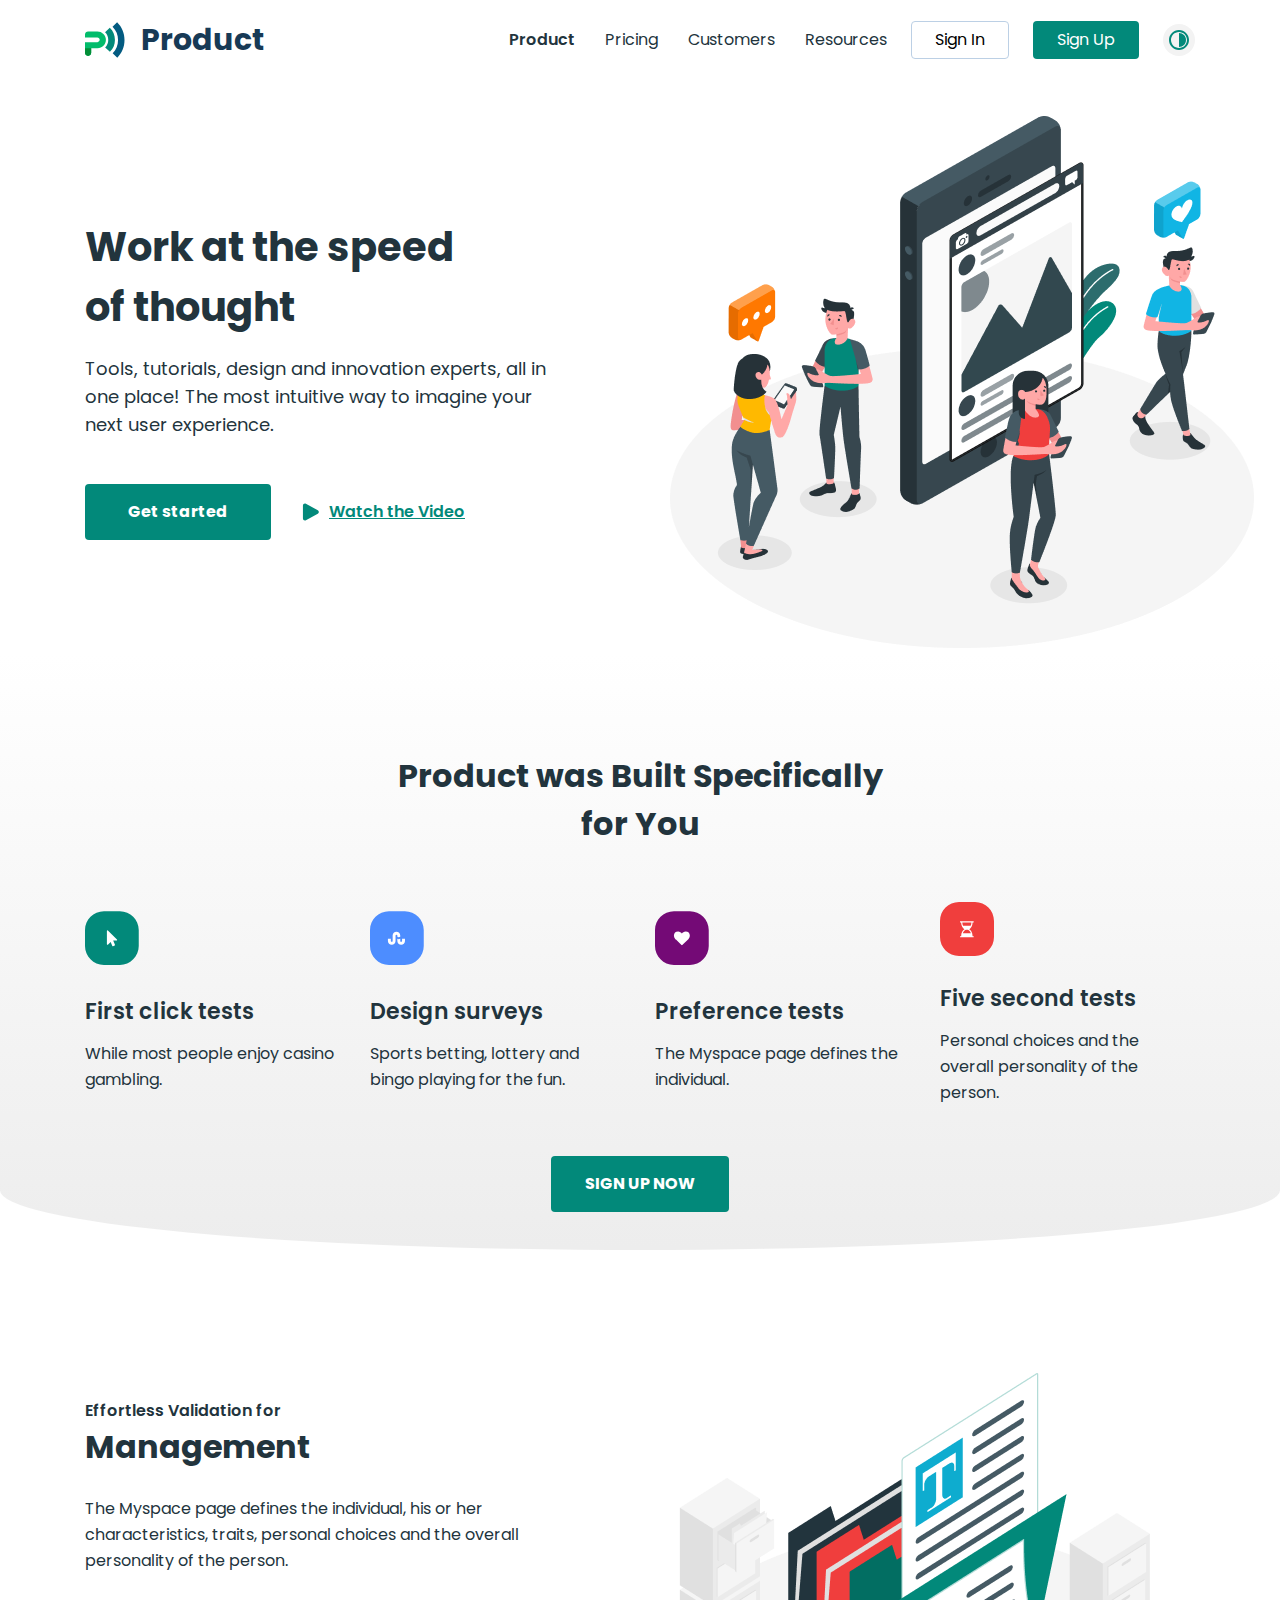
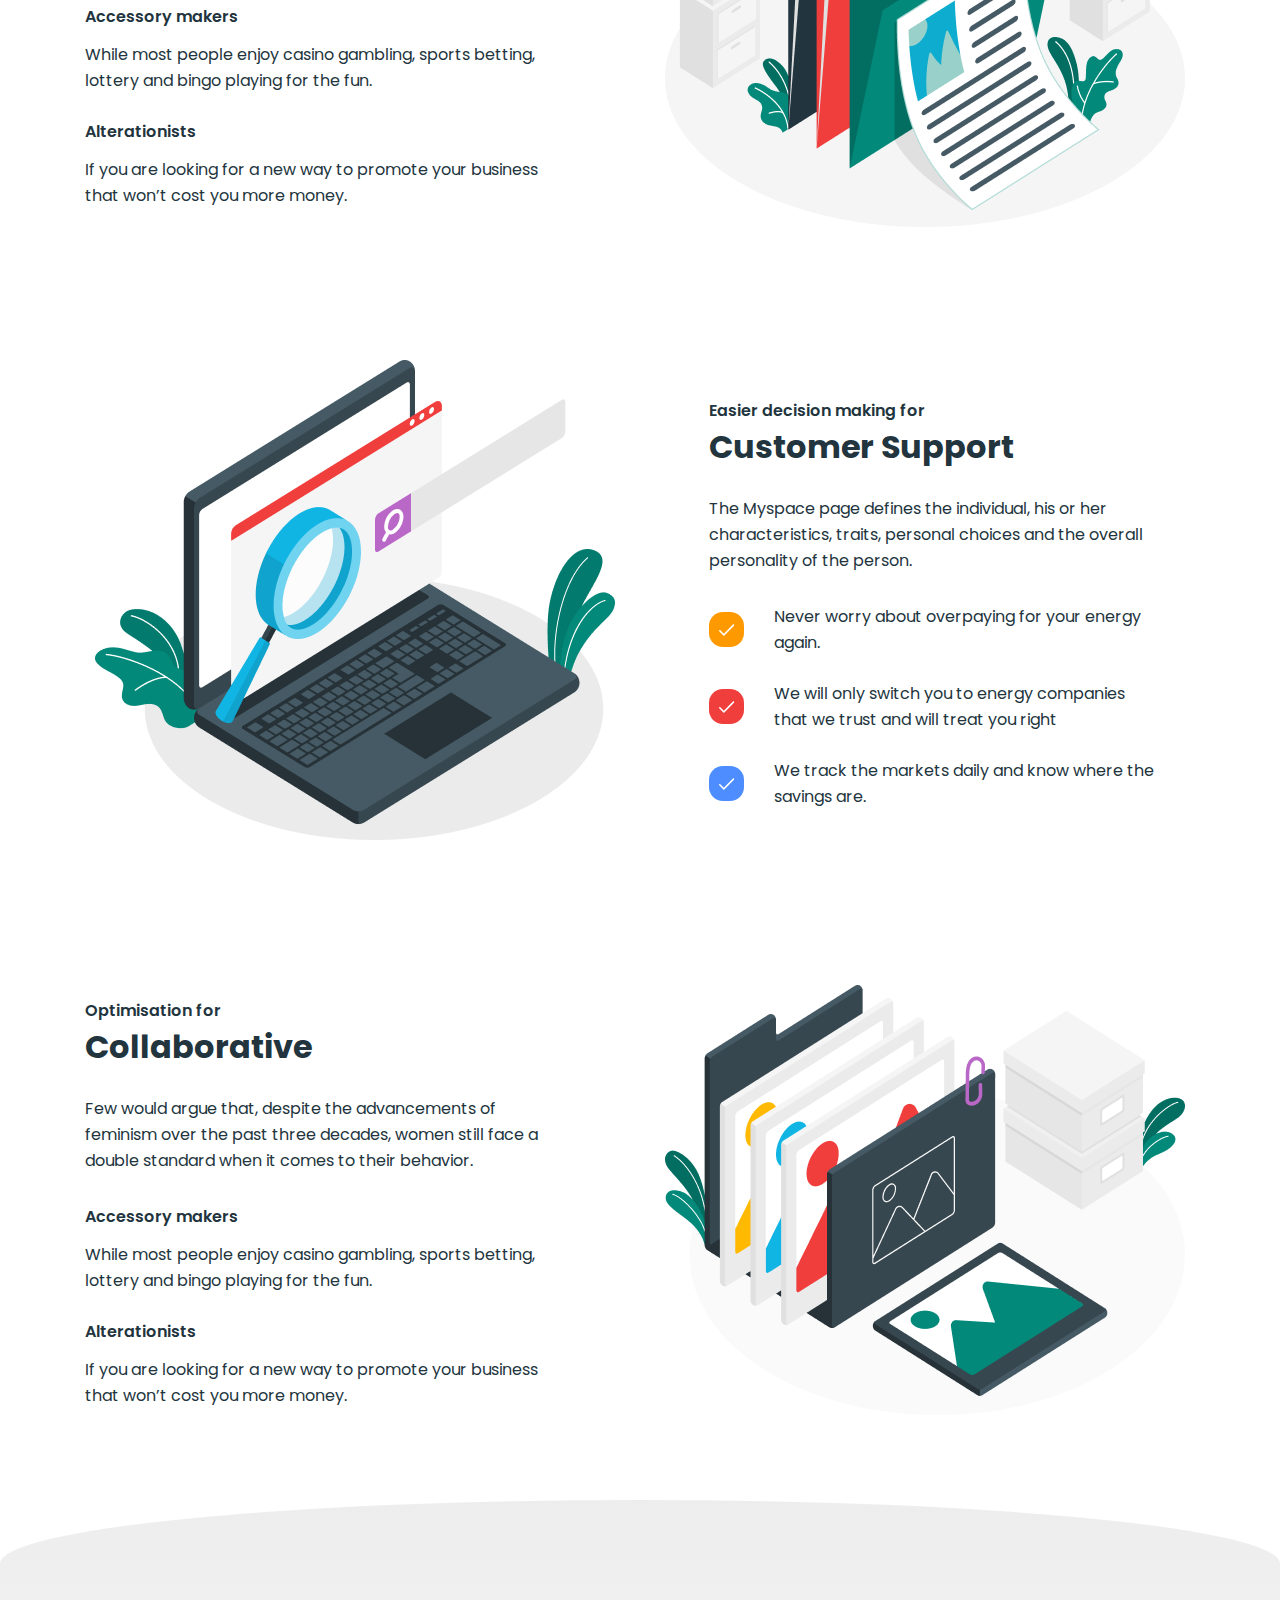
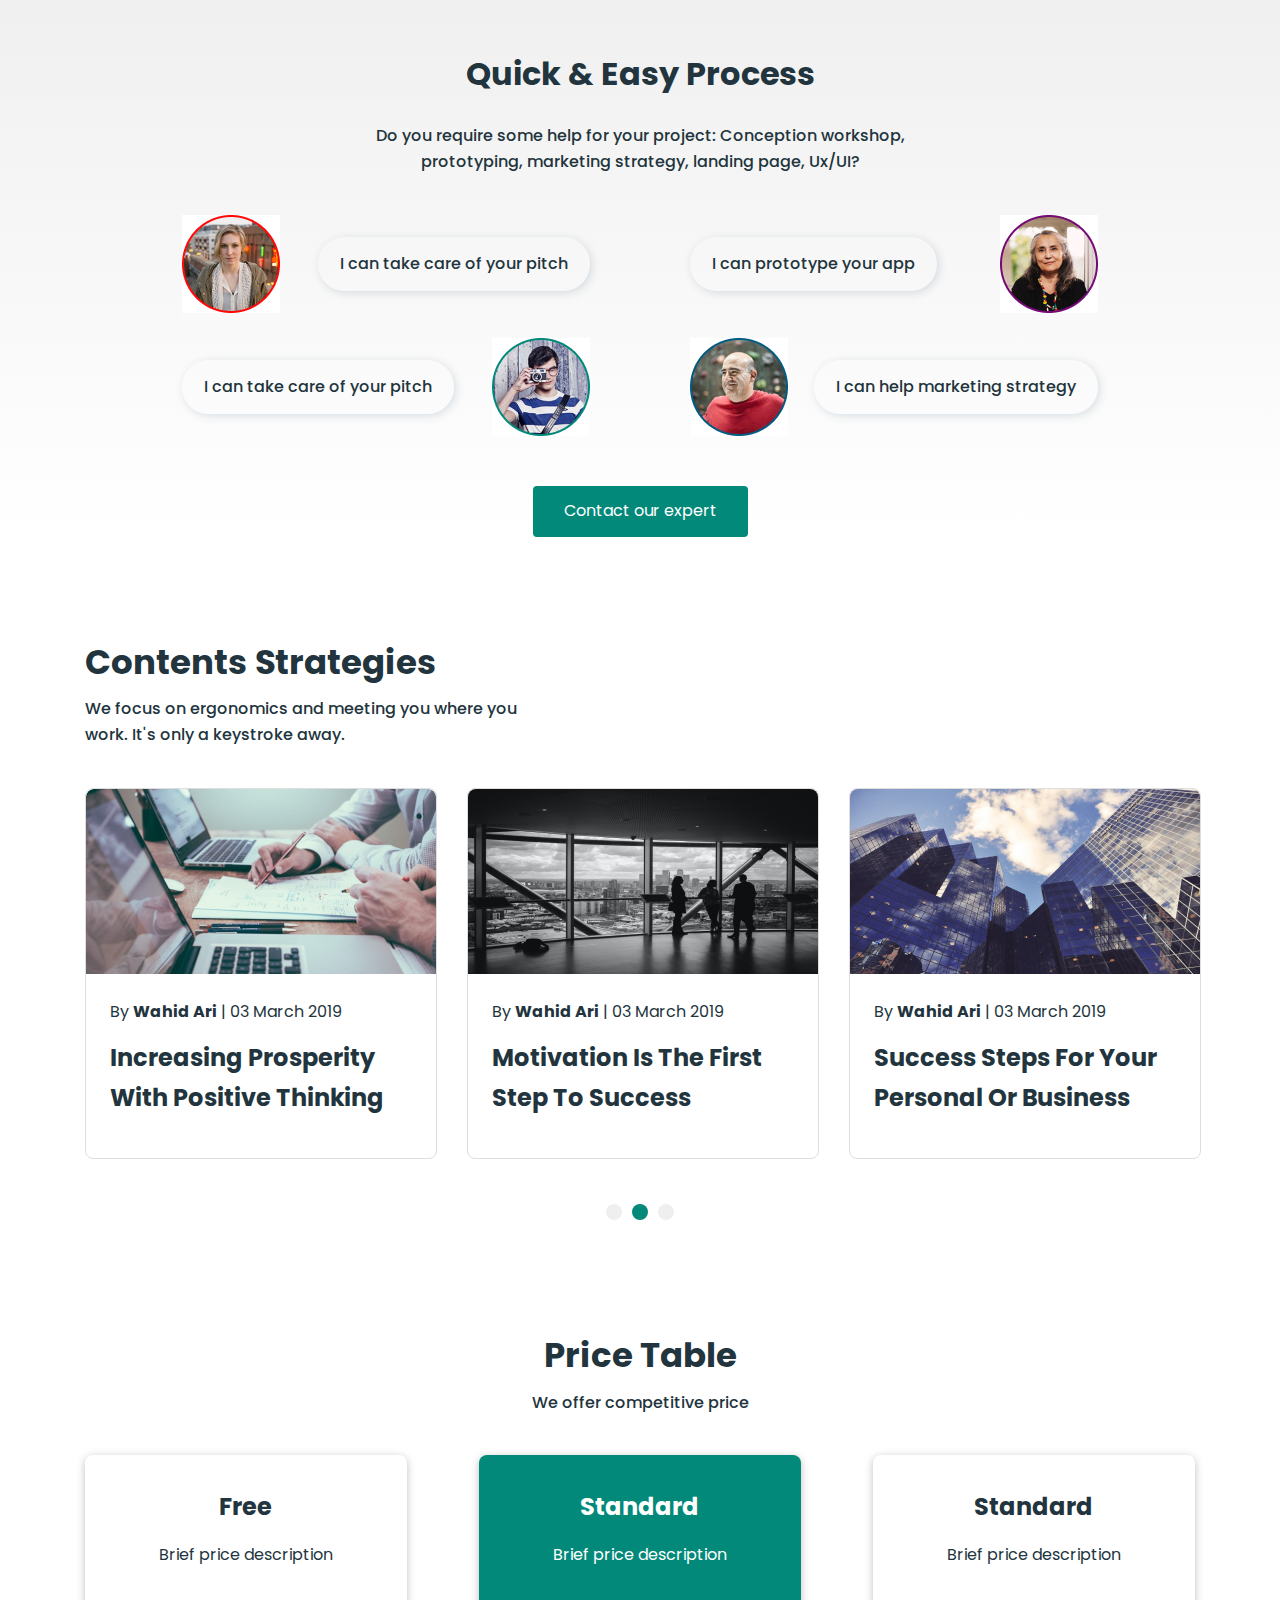
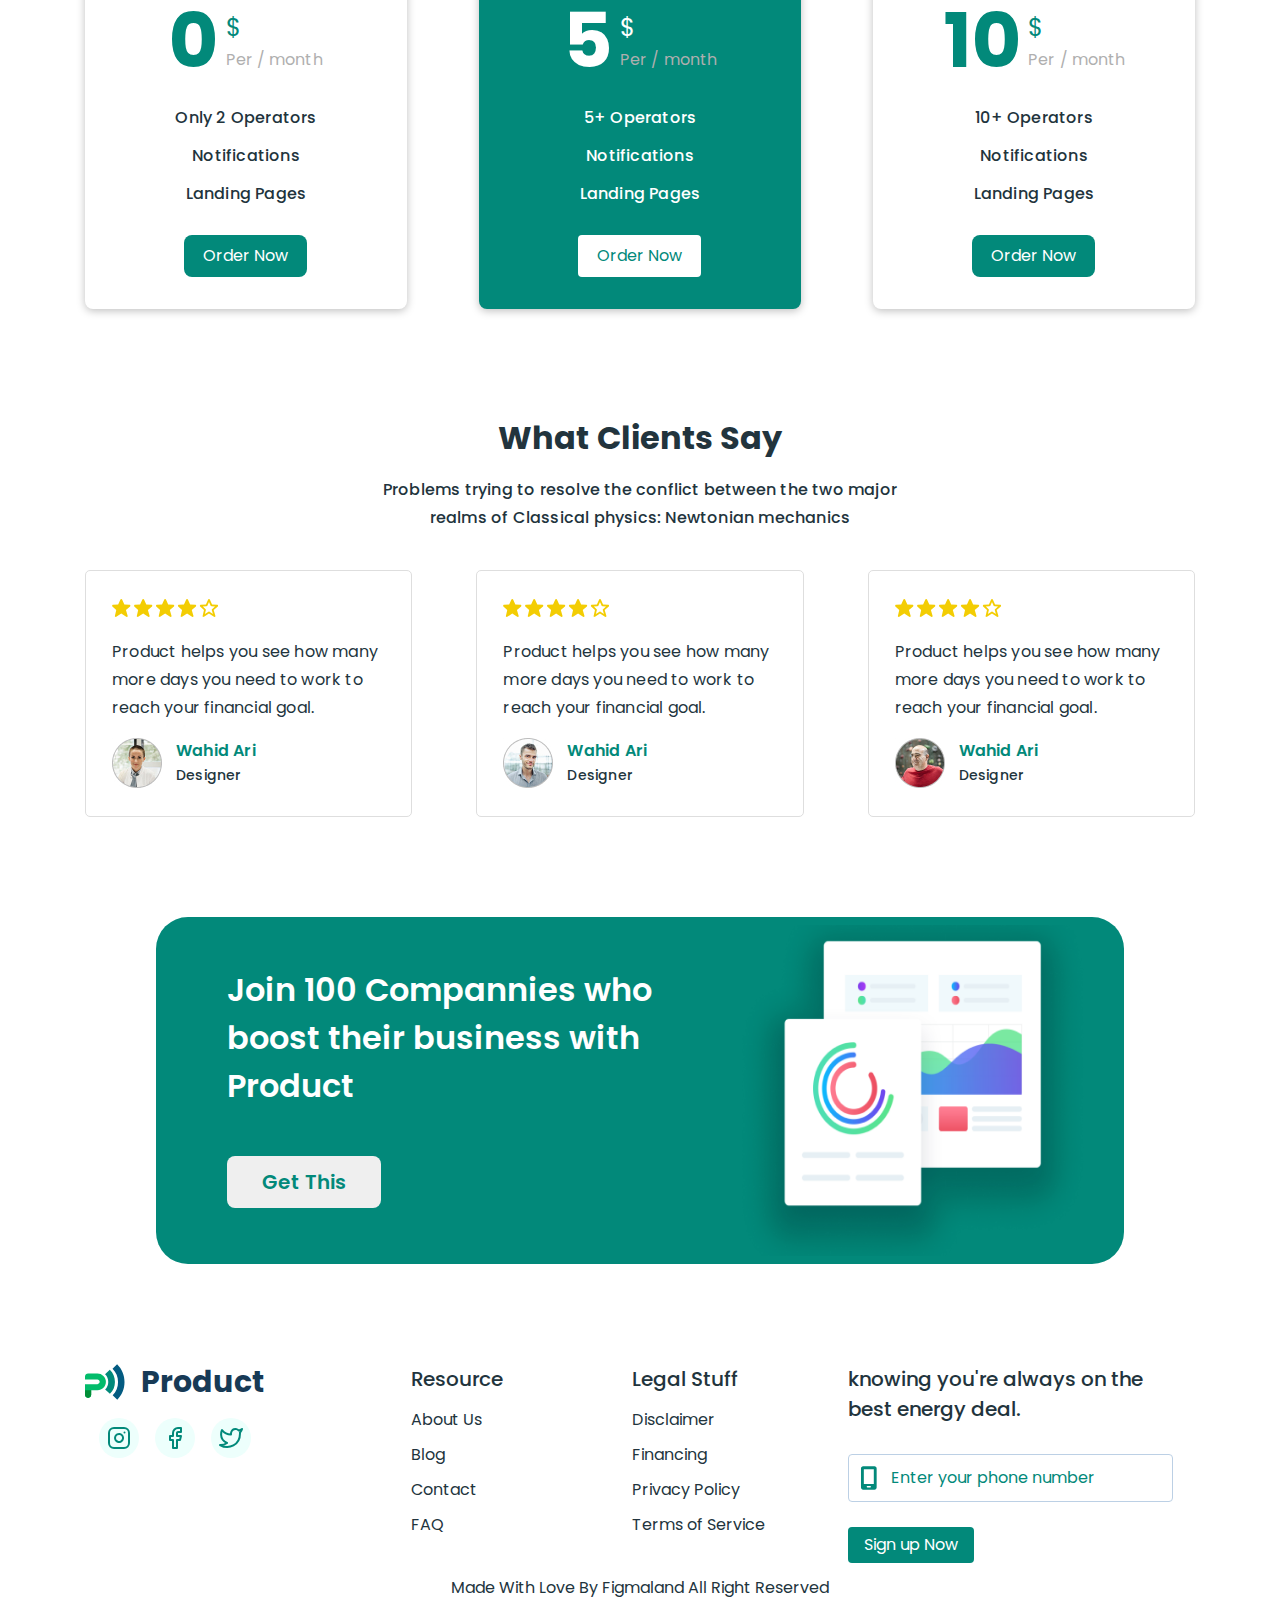
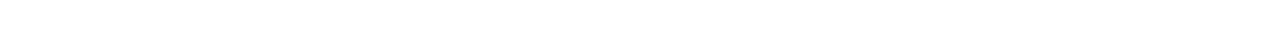
==== commit e6ab954f: "adds section client-say, join and footer" ====
--- a/index.html
+++ b/index.html
@@ -333,7 +333,9 @@
                                 <source media="(max-width: 767px)"
                                     srcset="./images/strategies/mobile/m-img-item1.jpg 1x, ./images/strategies/mobile/m-img-item1@2x.jpg 2x"
                                     width="348" height="185">
-                                <source media="(min-width: 768px)" srcset="./images/strategies/img-item1.png 1x, ./images/strategies/img-item1@2x.png 2x" width="350" height="185">
+                                <source media="(min-width: 768px)"
+                                    srcset="./images/strategies/img-item1.png 1x, ./images/strategies/img-item1@2x.png 2x"
+                                    width="350" height="185">
                                 <img class="card__img" srcset="./images/strategies/img-item1@2x.png 2x"
                                     src="./images/strategies/img-item1.png" alt="computer on the table">
                             </picture>
@@ -425,7 +427,7 @@
                                 <p class="sub-text">Per / month</p>
                             </div>
                         </div>
-                        
+
                         <ul class="description-sub-text">
                             <li class="sub-text-item">
                                 <p>5+ Operators</p>
@@ -449,19 +451,163 @@
                                 <p class="sub-text">Per / month</p>
                             </div>
                         </div>
-                        
+
                         <ul class="description-sub-text">
-                            <li class="sub-text-item"><p>10+ Operators</p></li>
-                            <li class="sub-text-item"><p>Notifications</p></li>
-                            <li class="sub-text-item"><p>Landing Pages</p></li>
+                            <li class="sub-text-item">
+                                <p>10+ Operators</p>
+                            </li>
+                            <li class="sub-text-item">
+                                <p>Notifications</p>
+                            </li>
+                            <li class="sub-text-item">
+                                <p>Landing Pages</p>
+                            </li>
                         </ul>
                         <button class="price-btn general-btn btn" type="button">Order Now</button>
                     </li>
                 </ul>
             </div>
         </section>
+        <section class="clients-say section">
+            <div class="clients-say__wrapp container">
+                <h2 class="clients-say__tittle">What Clients Say</h2>
+                <p class="clients-say__text">Problems trying to resolve the conflict between
+                    the two major realms of Classical physics: Newtonian mechanics</p>
+                <ul class="clients-say__comment list">
+                    <li class="comment__item">
+                        <svg class="comment__stars-icon" width="106" height="18">
+                            <use href="./images/sprite.svg#icon-stars"></use>
+                        </svg>
+                        <p class="comment__text">Product helps you see how many more days you need to work to reach your
+                            financial goal.</p>
+                        <div class="comment__user-date">
+                            <img src="./images/product-page/client-say/client-girl.jpg" alt="avatar user" width="50"
+                                height="50">
+                            <div class="user-date__tumb">
+                                <p class="comment__user-name">Wahid Ari</p>
+                                <p class="comment__user-role">Designer</p>
+                            </div>
+                        </div>
+                    </li>
+                    <li class="comment__item">
+                        <svg class="comment__stars-icon" width="106" height="18">
+                            <use href="./images/sprite.svg#icon-stars"></use>
+                        </svg>
+                        <p class="comment__text">Product helps you see how many more days you need to work to reach your
+                            financial goal.</p>
+                        <div class="comment__user-date">
+                            <img src="./images/product-page/client-say/client-boy.jpg" alt="avatar user" width="50"
+                                height="50">
+                            <div class="user-date__tumb">
+                                <p class="comment__user-name">Wahid Ari</p>
+                                <p class="comment__user-role">Designer</p>
+                            </div>
+                        </div>
+                    </li>
+                    <li class="comment__item">
+                        <svg class="comment__stars-icon" width="106" height="18">
+                            <use href="./images/sprite.svg#icon-stars"></use>
+                        </svg>
+                        <p class="comment__text">Product helps you see how many more days you need to work to reach your
+                            financial goal.</p>
+                        <div class="comment__user-date">
+                            <img src="./images/product-page/client-say/client-man.jpg" alt="avatar user" width="50"
+                                height="50">
+                            <div class="user-date__tumb">
+                                <p class="comment__user-name">Wahid Ari</p>
+                                <p class="comment__user-role">Designer</p>
+                            </div>
+                        </div>
+                    </li>
+                </ul>
+            </div>
+        </section>
+        <section class="join section">
+            <div class="join-wrapp container">
+                <div class="join-content-box">
+                    <b class="join-title">Join 100 Compannies who boost their business with Product</b>
+                    <button class="join-btn btn" type="button">Get This</button>
+                </div>
+                <picture>
+                    <source media="(max-width: 767px)"
+                        srcset="./images/product-page/join/mobile/m-join-img.png 1x, ./images/product-page/join/mobile/m-join-img@2x.png 2x"
+                        width="351" height="331">
+                    <source media="(min-width: 768px)"
+                        srcset="./images/product-page/join/join-img.png 1x, ./images/product-page/join/join-img@2x.png 2x">
+                    <img srcset="./images/product-page/join/join-img@2x.png 2x"
+                        src="./images/product-page/join/join-img.png" alt="" width="351" height="331">
+                </picture>
+            </div>
+        </section>
     </main>
-    <footer></footer>
+    <footer class="footer">
+        <div class="footer-wrapp container">
+            <div class="footer__interactive-box">
+                <div class="footer__logo-box">
+                    <a class="logo-link link" href="./index.html">
+                        <svg class="logo-icon" width="40" height="36">
+                            <use href="./images/sprite.svg#icon-logo"></use>
+                        </svg>
+                        <p class="logo__text">Product</p>
+                    </a>
+                    <ul class="social">
+                        <li class="social-item">
+                            <a class="social-link link" href="">
+                                <svg class="social-icon" width="24px" height="24">
+                                    <use href="./images/sprite.svg#icon-instagram"></use>
+                                </svg>
+                            </a>
+                        </li>
+                        <li class="social-item">
+                            <a class="social-link link" href="">
+                                <svg class="social-icon" width="24px" height="24">
+                                    <use href="./images/sprite.svg#icon-facebook"></use>
+                                </svg>
+                            </a>
+                        </li>
+                        <li class="social-item">
+                            <a class="social-link link" href="">
+                                <svg class="social-icon" width="24px" height="24">
+                                    <use href="./images/sprite.svg#icon-twitter"></use>
+                                </svg>
+                            </a>
+                        </li>
+                    </ul>
+                </div>
+                <div class="footer__resource-box">
+                    <h3 class="resource-title">Resource</h3>
+                    <ul class="footer__resource">
+                        <li class="resource__item"><a class="resource__link link" href="">About Us</a></li>
+                        <li class="resource__item"><a class="resource__link link" href="">Blog</a></li>
+                        <li class="resource__item"><a class="resource__link link" href="">Contact</a></li>
+                        <li class="resource__item"><a class="resource__link link" href="">FAQ</a></li>
+                    </ul>
+                </div>
+                <div class="footer__legal-stuff-box">
+                    <h3 class="legal-stuff__title">Legal Stuff</h3>
+                    <ul class="legal-stuff">
+                        <li class="legal-stuff__item"><a class="legal-stuff__link link" href="">Disclaimer</a></li>
+                        <li class="legal-stuff__item"><a class="legal-stuff__link link" href="">Financing</a></li>
+                        <li class="legal-stuff__item"><a class="legal-stuff__link link" href="">Privacy Policy</a></li>
+                        <li class="legal-stuff__item"><a class="legal-stuff__link link" href="">Terms of Service</a></li>
+                    </ul>
+                </div>
+                <div class="footer__form-box">
+                    <b class="form__title">knowing you're always on the best energy deal.</b>
+                    <form>
+                        <div class="input-box">
+                            <input class="input-phone" type="tel" placeholder="Enter your phone number">
+                            <svg class="input-phone__icon" width="18" height="28">
+                                <use href="./images/sprite.svg#icon-mobile-screen"></use>
+                            </svg>
+                        </div>
+                        <button class="footer-form__btn general-btn btn" type="button">Sign up Now</button>
+                    </form>
+                </div>
+            </div>
+            <p class="footer__bottom-text">Made With Love By Figmaland All Right Reserved</p>
+        </div>
+    </footer>
     <script src="./js/mobile-menu.js"></script>
 </body>
 
--- a/css/main.min.css
+++ b/css/main.min.css
@@ -1 +1 @@
-:root{--color-def: #ffffff;--color-logo-text: #173A56;--color-text: #22343D;--color-hover-link: #02897A;--color-burger-menu: #173A56;--background-default-btn: #02897A;--background-fon: #f3f3f3;--background-fon-secondary: #EDFFFC;--transition: 250ms cubic-bezier(0.4, 0, 0.2, 1)}/*! modern-normalize v1.1.0 | MIT License | https://github.com/sindresorhus/modern-normalize */*,::before,::after{box-sizing:border-box}html{font-family:system-ui,"Segoe UI",Roboto,Helvetica,Arial,sans-serif,"Apple Color Emoji","Segoe UI Emoji";line-height:1.15;-webkit-text-size-adjust:100%;-moz-tab-size:4;tab-size:4}body{margin:0}hr{height:0;color:inherit}abbr[title]{text-decoration:underline dotted}b,strong{font-weight:bolder}code,kbd,samp,pre{font-family:ui-monospace,SFMono-Regular,Consolas,"Liberation Mono",Menlo,monospace;font-size:1em}small{font-size:80%}sub,sup{font-size:75%;line-height:0;position:relative;vertical-align:baseline}sub{bottom:-0.25em}sup{top:-0.5em}table{text-indent:0;border-color:inherit}button,input,optgroup,select,textarea{font-family:inherit;font-size:100%;line-height:1.15;margin:0}button,select{text-transform:none}button,[type=button],[type=reset],[type=submit]{-webkit-appearance:button}::-moz-focus-inner{border-style:none;padding:0}:-moz-focusring{outline:1px dotted ButtonText}:-moz-ui-invalid{box-shadow:none}legend{padding:0}progress{vertical-align:baseline}::-webkit-inner-spin-button,::-webkit-outer-spin-button{height:auto}[type=search]{-webkit-appearance:textfield;outline-offset:-2px}::-webkit-search-decoration{-webkit-appearance:none}::-webkit-file-upload-button{-webkit-appearance:button;font:inherit}summary{display:list-item}body{color:var(--color-text);font-family:"Poppins",sans-serif}ul{list-style:none;margin:0;padding:0}.link{text-decoration:none;display:block}p,h1,h2,h3,h4,h5,h6{margin:0}.btn{display:block;cursor:pointer;border:1px solid rgba(0,0,0,0)}.section{padding-top:100px}.visibility-hidden{position:absolute;margin:-1px;width:1px;height:1px;border:0;padding:0;white-space:nowrap;clip-path:inset(100%);clip:rect(0 0 0 0);overflow:hidden}img{display:block;line-height:0}.container{padding-left:20px;padding-right:20px;margin-left:auto;margin-right:auto}@media screen and (max-width: 767px){.container{max-width:390px}}@media screen and (min-width: 768px){.container{max-width:1150px}}.background-wrapp{background:red;background-origin:border-box}@media screen and (max-width: 767px){.background-wrapp{border-radius:0% 0% 50% 50%/0% 0% 3% 3%}}@media screen and (min-width: 768px){.background-wrapp{border-radius:0% 0% 50% 50%/0% 0% 10% 10%}}.logo-link{display:flex;align-items:center;padding-top:22px;padding-bottom:22px}.logo-icon{margin-right:16px}.logo__text{font-weight:700;font-size:30px;line-height:.9333333333;color:var(--color-logo-text)}.navigation{margin-right:24px;margin-left:auto}@media screen and (max-width: 767px){.navigation{display:none}}@media screen and (min-width: 768px){.navigation__menu{display:flex;align-items:center;gap:30px}}.item__link{font-weight:400;font-size:16px;line-height:1.75;color:var(--color-text);padding-top:22px;padding-bottom:22px;transition:color var(--transition)}.item__link.active{font-weight:600}.item__link:hover,.item__link:focus{color:var(--color-hover-link)}@media screen and (max-width: 767px){.item__link{font-size:26px;letter-spacing:.04px}}.general-btn{border-radius:4px;background-color:var(--background-default-btn);color:var(--color-def)}.general-btn:hover,.general-btn:focus{background-color:var(--color-def);color:var(--color-text)}@media screen and (max-width: 767px){.header__list-button{display:none}}@media screen and (min-width: 768px){.header__list-button{display:flex;align-items:center;gap:12px;flex-wrap:wrap}}@media screen and (min-width: 1200px){.header__list-button{gap:24px}}@media screen and (max-width: 767px){.list-button__item:not(:last-child){margin-bottom:12px}}.item__btn{padding:9px 23px;transition:border-color var(--transition),background-color var(--transition),color var(--transition)}.item__btn.secondary-btn{background-color:rgba(0,0,0,0);border-color:#bcd0e5;border-radius:4px}.item__btn.secondary-btn:hover,.item__btn.secondary-btn:focus{background-color:var(--background-default-btn);color:var(--color-def)}.item__btn:hover,.item__btn:focus{border-color:var(--background-default-btn)}.them-btn{display:flex;align-items:center;border:none;background:var(--background-fon);padding:4px;border-radius:100px}.social{display:flex;align-items:center;justify-content:center;gap:40px}.social-link{display:flex;align-items:center;padding:8px;background-color:var(--background-fon-secondary);border-radius:100px}.social-icon{fill:rgba(0,0,0,0);stroke:var(--color-hover-link)}.header .social-icon{width:40px;height:40px}@media screen and (max-width: 767px){.header{box-shadow:0px -2px 8px rgba(0,0,0,.25)}}.header-wrapp{display:flex;align-items:center}@media screen and (max-width: 767px){.header-wrapp{justify-content:space-between}}.menu-open-btn-icon{stroke:var(--color-burger-menu)}.js-open-menu{background:rgba(0,0,0,0);border:none;padding:0;line-height:0}@media screen and (min-width: 768px){.js-open-menu{display:none}}.mobile-menu{display:none}@media screen and (max-width: 767px){.mobile-menu.is-open{display:flex;flex-direction:column;justify-content:space-between;padding-top:70px;padding-left:40px;padding-bottom:40px;position:fixed;top:0;left:0;background-color:var(--color-def);width:100%;height:100%;z-index:999}}@media screen and (min-width: 768px){.mobile-menu{display:none}}@media screen and (max-width: 767px){.close-btn.js-close-menu{display:flex;justify-content:center;align-items:center;position:absolute;top:24px;right:24px;width:31px;height:31px;background:var(--background-fon);border-radius:50%;border:1px solid rgba(0,0,0,.1);transition:background var(--transition)}.close-btn.js-close-menu:hover,.close-btn.js-close-menu:focus{background-color:var(--background-default-btn);border:none}}.hero{margin-left:auto;margin-right:auto;background-repeat:no-repeat}@media screen and (max-width: 767px){.hero{background-position:top 29px center;background-size:338px 310px;max-width:410px;padding-top:350px;padding-bottom:16px;text-align:center}}@media screen and (min-width: 768px){.hero{background-position:top 25px right 13px;background-size:610px 555px;max-width:1400px;padding-top:137px;padding-bottom:112px}}@media screen and (max-width: 767px){.hero{background-image:url(../../images/product-page/hero/mobile/mobile-bg-hero.png)}}@media screen and (max-width: 767px)and (min-device-pixel-ratio: 2),screen and (max-width: 767px)and (min-resolution: 192dpi),screen and (max-width: 767px)and (min-resolution: 2dppx){.hero .hero{background-image:url(../../images/product-page/hero/mobile/mobile-bg-hero@2x.png)}}@media screen and (min-width: 768px){.hero{background-image:url(../../images/product-page/hero/hero-img.png)}}@media screen and (min-width: 768px)and (min-device-pixel-ratio: 2),screen and (min-width: 768px)and (min-resolution: 192dpi),screen and (min-width: 768px)and (min-resolution: 2dppx){.hero .hero{background-image:url(../../images/product-page/hero/hero-img@2x.png)}}@media screen and (max-width: 767px){.hero-title{font-weight:700;font-size:36px;line-height:1.6666666667;margin-bottom:16px}}@media screen and (min-width: 768px){.hero-title{font-weight:700;font-size:40px;line-height:1.5;margin-bottom:18px;max-width:400px}}.hero-text{font-weight:400;font-size:18px;line-height:1.5555555556}@media screen and (max-width: 767px){.hero-text{margin-bottom:32px;max-width:328px}}@media screen and (min-width: 768px){.hero-text{margin-bottom:45px;max-width:465px}}.hero-btn-tumb{display:flex;align-items:center}.hero-btn{padding-top:15px;padding-bottom:15px;transition:color var(--transition),background var(--transition) border var(--transition);font-weight:700;font-size:16px;line-height:1.5}@media screen and (max-width: 767px){.hero-btn{margin-right:28px;padding-right:25px;padding-left:25px;justify-content:center}}@media screen and (min-width: 768px){.hero-btn{margin-right:30px;padding-right:42px;padding-left:42px}}.hero-btn:hover,.hero-btn:focus{border-color:#bcd0e5}.custom-btn{display:flex;align-items:center;font-weight:600;font-size:16px;line-height:1.5;color:var(--color-hover-link)}.custom-btn .hero-btn-icon{fill:currentColor;margin-right:8px}.for-you-wrapp{padding-bottom:38px}@media screen and (max-width: 767px){.for-you-wrapp{text-align:center}}.for-you-title{font-weight:700;font-size:32px;line-height:1.5;margin-bottom:50px}@media screen and (min-width: 768px){.for-you-title{max-width:500px;text-align:center;margin-left:auto;margin-right:auto}}@media screen and (max-width: 767px){.for-you-list{margin-bottom:30px}}@media screen and (min-width: 768px){.for-you-list{display:flex;align-items:center;gap:30px;margin-bottom:50px}}@media screen and (max-width: 767px){.for-you-item:not(:last-child){margin-bottom:32px}}@media screen and (min-width: 768px){.for-you-item{width:calc((100% - 90px)/4)}}@media screen and (max-width: 767px){.for-you-icon{width:50px;height:50px;margin-bottom:24px}}@media screen and (min-width: 768px){.for-you-icon{margin-bottom:18px}}.for-you-item-title{font-weight:600;font-size:22px;line-height:1.5}@media screen and (max-width: 767px){.for-you-item-title{margin-bottom:8px}}@media screen and (min-width: 768px){.for-you-item-title{margin-bottom:13px}}.for-you-item-text{font-weight:400;font-size:16px;line-height:1.625}@media screen and (max-width: 767px){.for-you-item-text{max-width:240px;margin-left:auto;margin-right:auto}}.for-you-btn{font-weight:700;font-size:16px;line-height:1.5;padding:15px 33px;margin-left:auto;margin-right:auto;transition:border var(--transition),background var(--transition),color var(--transition)}.for-you-btn:hover,.for-you-btn:focus{border-color:#bcd0e5}@media screen and (max-width: 767px){.services{margin-bottom:40px}}@media screen and (min-width: 768px){.services{margin-bottom:50px}}@media screen and (min-width: 768px){.services-item{display:flex;align-items:center;gap:84px}}.services-item:not(:last-child){margin-bottom:100px}@media screen and (max-width: 767px){.services-item-wrapp{margin-top:50px}}@media screen and (min-width: 768px){.services-item-wrapp{max-width:486px}.services-item:nth-child(odd) .services-item-wrapp{order:-1}}.item-top-text{font-weight:600;font-size:16px;line-height:1.5;margin-top:8px}.services-item-title{font-weight:700;font-size:32px;line-height:1.5;margin-bottom:25px}.services-item-text{font-weight:400;font-size:16px;line-height:1.625;margin-bottom:30px}.nested-list-item:not(:last-child){margin-bottom:25px}.nested-list-item.tick{display:flex;align-items:center}.item-tick-icon{width:35px;height:35px;display:flex;align-items:center;justify-content:center;border-radius:14px;margin-right:30px;fill:var(--color-def)}.nested-list-item:nth-child(1) .item-tick-icon{background:#f90}.nested-list-item:nth-child(2) .item-tick-icon{background:#f03e3d}.nested-list-item:nth-child(3) .item-tick-icon{background:#4d8dff}.nested-list-title{font-weight:600;font-size:16px;line-height:1.625;margin-bottom:12px}.nested-list-text{font-weight:400;font-size:16px;line-height:1.625}@media screen and (max-width: 767px){.nested-list-text.tick{max-width:288px}}@media screen and (min-width: 768px){.nested-list-text.tick{max-width:386px}}.process-wrapp{padding-top:50px}.process-title{font-weight:700;font-size:32px;line-height:1.5;text-align:center}@media screen and (max-width: 767px){.process-title{margin-bottom:8px}}@media screen and (min-width: 768px){.process-title{margin-bottom:25px}}.process-text{font-weight:500;font-size:16px;line-height:1.625;text-align:center;margin-right:auto;margin-left:auto;margin-bottom:40px}@media screen and (max-width: 767px){.process-text{max-width:338px}}@media screen and (min-width: 768px){.process-text{max-width:542px}}@media screen and (max-width: 767px){.process-list{margin-bottom:32px}}@media screen and (min-width: 768px){.process-list{display:flex;align-items:center;justify-content:center;flex-wrap:wrap;gap:25px 100px;margin-bottom:50px}}.process-list-item{display:flex;align-items:center;justify-content:space-between}.process-list-item:nth-child(even) img{order:1}@media screen and (max-width: 767px){.process-list-item{gap:14px}.process-list-item:not(:last-child){margin-bottom:32px}.process-list-item img{width:90px;height:90px}}@media screen and (min-width: 768px){.process-list-item{gap:10px;width:calc((100% - 100px)/2);max-width:408px;height:98px}.process-list-item img{width:98px;height:98px}.process-list-item:last-child,.process-list-item:first-child{order:-1}}.process-item-text{font-weight:500;font-size:16px;line-height:1.625;text-align:center;border-radius:26.5px}@media screen and (max-width: 767px){.process-item-text{padding:12px 20px;box-shadow:0px 2px 15px rgba(23,58,86,.1)}}@media screen and (min-width: 768px){.process-item-text{max-width:300px;padding:14px 22px;box-shadow:2px 2px 10px rgba(23,58,86,.15)}}.process-btn{padding:15px 30px;margin-left:auto;margin-right:auto;transition:color var(--transition),background var(--transition),border var(--transition)}.process-btn:hover,.process-btn:focus{border-color:#bcd0e5}.strategies__title{font-weight:700;font-size:34px;line-height:1.5}.strategies__text{font-weight:500;font-size:16px;line-height:1.625;margin-bottom:40px}.card__link{color:currentColor;transition:color var(--transition)}.card__img{border-radius:8px 8px 0 0}.card__text-wrapp{padding-top:24px;padding-bottom:40px}.card__link:hover .card__title{color:var(--color-hover-link)}.card__text{font-weight:400;font-size:16px;line-height:1.75;margin-bottom:12px}.card__title{font-weight:700;font-size:24px;line-height:1.6666666667}@media screen and (max-width: 767px){.strategies__title{text-align:center;margin-bottom:10px}.strategies__text{text-align:center;max-width:338px}.card__text-wrapp{padding-right:54px}.strategies__card{margin-bottom:16px}.strategies__next-link{display:none}}@media screen and (min-width: 768px){.strategies{margin-bottom:10px}.strategies__text{max-width:460px;margin-top:8px}.strategies__cards{display:flex;align-items:center;gap:30px;margin-bottom:45px}.strategies__card{border:1px solid #dedede;border-radius:8px}.card__text-wrapp{padding-left:24px;padding-right:24px}.strategies__next-link{display:flex;align-items:center;justify-content:center;gap:10px}.next-link__click{width:16px;height:16px;border-radius:50%}.next-link__click:not(:nth-child(2)){background-color:#efefef}.next-link__click:nth-child(2){background-color:var(--background-default-btn)}}.price-wrapp{text-align:center}.price__title{font-weight:700;font-size:34px;line-height:1.5}.price__text{font-weight:500;font-size:16px;line-height:1.5}.price-name{font-weight:700;font-size:24px;line-height:1.6666666667;margin-bottom:8px}.price-description{font-weight:400;font-size:16px;line-height:2.5;margin-bottom:16px}.price__card{box-shadow:0px 2px 8px rgba(0,0,0,.25);border-radius:8px;padding-bottom:32px}.price__card:nth-child(2){background-color:var(--background-default-btn);color:var(--color-def)}.price-figure-wrapp{display:flex;align-items:center;justify-content:center;margin-bottom:16px}.price__card:not(:nth-child(2)) .price-figure-wrapp{color:var(--color-hover-link)}.price__figure{font-weight:700;font-size:76px;line-height:1.3157894737;text-align:center;letter-spacing:.2px;margin-right:7px}.currency{text-align:left;font-size:24px;line-height:30px;letter-spacing:.1px;margin-bottom:7px}.sub-text{font-weight:400;font-size:16px;line-height:1.1875;letter-spacing:.1px;color:#afafaf}.description-sub-text{font-weight:500;font-size:16px;line-height:1.375;letter-spacing:.2px}.sub-text-item:not(:last-child){margin-bottom:16px}.price-btn{margin-left:auto;margin-right:auto;padding:11px 18px;border-radius:8px;transition:color var(--transition),background var(--transition),border var(--transition)}.price-btn:not(:nth-child(2)):is(:hover,:focus){border-color:#bcd0e5}.price-btn.secondary-btn{border-radius:4px;background:var(--color-def);color:var(--color-hover-link)}.price-btn.secondary-btn:is(:hover,:focus){color:var(--color-text)}@media screen and (max-width: 767px){.price__title{margin-bottom:8px}.price__text{margin-bottom:74px}.price__card{padding-top:24px}.price__card:not(:last-child){margin-bottom:32px}.description-sub-text{margin-bottom:38px}}@media screen and (min-width: 768px){.price__title{margin-bottom:10px}.price__text{margin-bottom:40px}.price__menu{display:flex;align-items:center;gap:72px}.price__card{padding-top:32px;width:calc((100% - 144px)/3)}.description-sub-text{margin-bottom:30px}}/*# sourceMappingURL=main.min.css.map */+:root{--color-def: #ffffff;--color-logo-text: #173A56;--color-text: #22343D;--color-hover-link: #02897A;--color-burger-menu: #173A56;--background-default-btn: #02897A;--background-fon: #f3f3f3;--background-fon-secondary: #EDFFFC;--transition: 250ms cubic-bezier(0.4, 0, 0.2, 1)}/*! modern-normalize v1.1.0 | MIT License | https://github.com/sindresorhus/modern-normalize */*,::before,::after{box-sizing:border-box}html{font-family:system-ui,"Segoe UI",Roboto,Helvetica,Arial,sans-serif,"Apple Color Emoji","Segoe UI Emoji";line-height:1.15;-webkit-text-size-adjust:100%;-moz-tab-size:4;tab-size:4}body{margin:0}hr{height:0;color:inherit}abbr[title]{text-decoration:underline dotted}b,strong{font-weight:bolder}code,kbd,samp,pre{font-family:ui-monospace,SFMono-Regular,Consolas,"Liberation Mono",Menlo,monospace;font-size:1em}small{font-size:80%}sub,sup{font-size:75%;line-height:0;position:relative;vertical-align:baseline}sub{bottom:-0.25em}sup{top:-0.5em}table{text-indent:0;border-color:inherit}button,input,optgroup,select,textarea{font-family:inherit;font-size:100%;line-height:1.15;margin:0}button,select{text-transform:none}button,[type=button],[type=reset],[type=submit]{-webkit-appearance:button}::-moz-focus-inner{border-style:none;padding:0}:-moz-focusring{outline:1px dotted ButtonText}:-moz-ui-invalid{box-shadow:none}legend{padding:0}progress{vertical-align:baseline}::-webkit-inner-spin-button,::-webkit-outer-spin-button{height:auto}[type=search]{-webkit-appearance:textfield;outline-offset:-2px}::-webkit-search-decoration{-webkit-appearance:none}::-webkit-file-upload-button{-webkit-appearance:button;font:inherit}summary{display:list-item}body{font-family:"Poppins","Raleway",sans-serif;color:var(--color-text)}ul{list-style:none;margin:0;padding:0}.link{text-decoration:none;display:block}p,h1,h2,h3,h4,h5,h6{margin:0}.btn{display:block;cursor:pointer;border:1px solid rgba(0,0,0,0)}.section{padding-top:100px}.visibility-hidden{position:absolute;margin:-1px;width:1px;height:1px;border:0;padding:0;white-space:nowrap;clip-path:inset(100%);clip:rect(0 0 0 0);overflow:hidden}img{display:block;line-height:0}.container{padding-left:20px;padding-right:20px;margin-left:auto;margin-right:auto}@media screen and (max-width: 767px){.container{max-width:390px}}@media screen and (min-width: 768px){.container{max-width:1150px}}.logo-link{display:flex;align-items:center;padding-top:22px;padding-bottom:22px}.logo-icon{margin-right:16px}.logo__text{font-weight:700;font-size:30px;line-height:.9333333333;color:var(--color-logo-text)}.navigation{margin-right:24px;margin-left:auto}@media screen and (max-width: 767px){.navigation{display:none}}@media screen and (min-width: 768px){.navigation__menu{display:flex;align-items:center;gap:30px}}.item__link{font-weight:400;font-size:16px;line-height:1.75;color:var(--color-text);padding-top:22px;padding-bottom:22px;transition:color var(--transition)}.item__link.active{font-weight:600}.item__link:hover,.item__link:focus{color:var(--color-hover-link)}@media screen and (max-width: 767px){.item__link{font-size:26px;letter-spacing:.04px}}.general-btn{border-radius:4px;background-color:var(--background-default-btn);color:var(--color-def)}.general-btn:hover,.general-btn:focus{background-color:var(--color-def);color:var(--color-text)}@media screen and (max-width: 767px){.header__list-button{display:none}}@media screen and (min-width: 768px){.header__list-button{display:flex;align-items:center;gap:12px;flex-wrap:wrap}}@media screen and (min-width: 1200px){.header__list-button{gap:24px}}@media screen and (max-width: 767px){.list-button__item:not(:last-child){margin-bottom:12px}}.item__btn{padding:9px 23px;transition:border-color var(--transition),background-color var(--transition),color var(--transition)}.item__btn.secondary-btn{background-color:rgba(0,0,0,0);border-color:#bcd0e5;border-radius:4px}.item__btn.secondary-btn:hover,.item__btn.secondary-btn:focus{background-color:var(--background-default-btn);color:var(--color-def)}.item__btn:hover,.item__btn:focus{border-color:var(--background-default-btn)}.them-btn{display:flex;align-items:center;border:none;background:var(--background-fon);padding:4px;border-radius:100px}.social{display:flex;align-items:center;justify-content:center;gap:40px}.social-link{display:flex;align-items:center;padding:8px;background-color:var(--background-fon-secondary);border-radius:100px}.social-icon{fill:rgba(0,0,0,0);stroke:var(--color-hover-link);transition:fill var(--transition),stroke var(--transition)}.header .social-icon{width:40px;height:40px}@media screen and (max-width: 767px){.header{box-shadow:0px -2px 8px rgba(0,0,0,.25)}}.header-wrapp{display:flex;align-items:center}@media screen and (max-width: 767px){.header-wrapp{justify-content:space-between}}.menu-open-btn-icon{stroke:var(--color-burger-menu)}.js-open-menu{background:rgba(0,0,0,0);border:none;padding:0;line-height:0}@media screen and (min-width: 768px){.js-open-menu{display:none}}.mobile-menu{display:none}@media screen and (max-width: 767px){.mobile-menu.is-open{display:flex;flex-direction:column;justify-content:space-between;padding-top:70px;padding-left:40px;padding-bottom:40px;position:fixed;top:0;left:0;background-color:var(--color-def);width:100%;height:100%;z-index:999}}@media screen and (min-width: 768px){.mobile-menu{display:none}}@media screen and (max-width: 767px){.close-btn.js-close-menu{display:flex;justify-content:center;align-items:center;position:absolute;top:24px;right:24px;width:31px;height:31px;background:var(--background-fon);border-radius:50%;border:1px solid rgba(0,0,0,.1);transition:background var(--transition)}.close-btn.js-close-menu:hover,.close-btn.js-close-menu:focus{background-color:var(--background-default-btn);border:none}}.hero{margin-left:auto;margin-right:auto;background-repeat:no-repeat}@media screen and (max-width: 767px){.hero{background-position:top 29px center;background-size:338px 310px;max-width:410px;padding-top:350px;padding-bottom:16px;text-align:center}}@media screen and (min-width: 768px){.hero{background-position:top 25px right 13px;background-size:610px 555px;max-width:1400px;padding-top:137px;padding-bottom:112px}}@media screen and (max-width: 767px){.hero{background-image:url(../../images/product-page/hero/mobile/mobile-bg-hero.png)}}@media screen and (max-width: 767px)and (min-device-pixel-ratio: 2),screen and (max-width: 767px)and (min-resolution: 192dpi),screen and (max-width: 767px)and (min-resolution: 2dppx){.hero{background-image:url(../../images/product-page/hero/mobile/mobile-bg-hero@2x.png)}}@media screen and (min-width: 768px){.hero{background-image:url(../../images/product-page/hero/hero-img.png)}}@media screen and (min-width: 768px)and (min-device-pixel-ratio: 2),screen and (min-width: 768px)and (min-resolution: 192dpi),screen and (min-width: 768px)and (min-resolution: 2dppx){.hero{background-image:url(../../images/product-page/hero/hero-img@2x.png)}}@media screen and (max-width: 767px){.hero-title{font-weight:700;font-size:36px;line-height:1.6666666667;margin-bottom:16px}}@media screen and (min-width: 768px){.hero-title{font-weight:700;font-size:40px;line-height:1.5;margin-bottom:18px;max-width:400px}}.hero-text{font-weight:400;font-size:18px;line-height:1.5555555556}@media screen and (max-width: 767px){.hero-text{margin-bottom:32px;max-width:328px}}@media screen and (min-width: 768px){.hero-text{margin-bottom:45px;max-width:465px}}.hero-btn-tumb{display:flex;align-items:center}.hero-btn{padding-top:15px;padding-bottom:15px;transition:color var(--transition),background var(--transition) border var(--transition);font-weight:700;font-size:16px;line-height:1.5}@media screen and (max-width: 767px){.hero-btn{margin-right:28px;padding-right:25px;padding-left:25px;justify-content:center}}@media screen and (min-width: 768px){.hero-btn{margin-right:30px;padding-right:42px;padding-left:42px}}.hero-btn:hover,.hero-btn:focus{border-color:#bcd0e5}.custom-btn{display:flex;align-items:center;font-weight:600;font-size:16px;line-height:1.5;color:var(--color-hover-link)}.custom-btn .hero-btn-icon{fill:currentColor;margin-right:8px}.for-you{background:linear-gradient(360deg, #EDEDED 0.35%, rgba(255, 255, 255, 0.0001) 99.63%);background-origin:border-box}@media screen and (max-width: 767px){.for-you{border-radius:0% 0% 100% 100%/0% 0% 10% 10%}}@media screen and (min-width: 768px){.for-you{border-radius:0% 0% 100% 100%/0% 0% 20% 20%}}.for-you-wrapp{padding-bottom:38px}@media screen and (max-width: 767px){.for-you-wrapp{text-align:center}}.for-you-title{font-weight:700;font-size:32px;line-height:1.5;margin-bottom:50px}@media screen and (min-width: 768px){.for-you-title{max-width:500px;text-align:center;margin-left:auto;margin-right:auto}}@media screen and (max-width: 767px){.for-you-list{margin-bottom:30px}}@media screen and (min-width: 768px){.for-you-list{display:flex;align-items:center;gap:30px;margin-bottom:50px}}@media screen and (max-width: 767px){.for-you-item:not(:last-child){margin-bottom:32px}}@media screen and (min-width: 768px){.for-you-item{width:calc((100% - 90px)/4)}}@media screen and (max-width: 767px){.for-you-icon{width:50px;height:50px;margin-bottom:24px}}@media screen and (min-width: 768px){.for-you-icon{margin-bottom:18px}}.for-you-item-title{font-weight:600;font-size:22px;line-height:1.5}@media screen and (max-width: 767px){.for-you-item-title{margin-bottom:8px}}@media screen and (min-width: 768px){.for-you-item-title{margin-bottom:13px}}.for-you-item-text{font-weight:400;font-size:16px;line-height:1.625}@media screen and (max-width: 767px){.for-you-item-text{max-width:240px;margin-left:auto;margin-right:auto}}.for-you-btn{font-weight:700;font-size:16px;line-height:1.5;padding:15px 33px;margin-left:auto;margin-right:auto;transition:border var(--transition),background var(--transition),color var(--transition)}.for-you-btn:hover,.for-you-btn:focus{border-color:#bcd0e5}@media screen and (max-width: 767px){.services{margin-bottom:40px}}@media screen and (min-width: 768px){.services{margin-bottom:50px}}@media screen and (min-width: 768px){.services-item{display:flex;align-items:center;gap:84px}}.services-item:not(:last-child){margin-bottom:100px}@media screen and (max-width: 767px){.services-item-wrapp{margin-top:50px}}@media screen and (min-width: 768px){.services-item-wrapp{max-width:486px}.services-item:nth-child(odd) .services-item-wrapp{order:-1}}.item-top-text{font-weight:600;font-size:16px;line-height:1.5;margin-top:8px}.services-item-title{font-weight:700;font-size:32px;line-height:1.5;margin-bottom:25px}.services-item-text{font-weight:400;font-size:16px;line-height:1.625;margin-bottom:30px}.nested-list-item:not(:last-child){margin-bottom:25px}.nested-list-item.tick{display:flex;align-items:center}.item-tick-icon{width:35px;height:35px;display:flex;align-items:center;justify-content:center;border-radius:14px;margin-right:30px;fill:var(--color-def)}.nested-list-item:nth-child(1) .item-tick-icon{background:#f90}.nested-list-item:nth-child(2) .item-tick-icon{background:#f03e3d}.nested-list-item:nth-child(3) .item-tick-icon{background:#4d8dff}.nested-list-title{font-weight:600;font-size:16px;line-height:1.625;margin-bottom:12px}.nested-list-text{font-weight:400;font-size:16px;line-height:1.625}@media screen and (max-width: 767px){.nested-list-text.tick{max-width:288px}}@media screen and (min-width: 768px){.nested-list-text.tick{max-width:386px}}.process{background:linear-gradient(180deg, #ededed 0.35%, rgba(255, 255, 255, 0.0001) 99.63%);background-origin:border-box}@media screen and (max-width: 767px){.process{border-radius:100% 100% 0% 0%/10% 10% 0% 0%}}@media screen and (min-width: 768px){.process{border-radius:100% 100% 0% 0%/20% 20% 0% 0%}}.process-wrapp{padding-top:50px}.process-title{font-weight:700;font-size:32px;line-height:1.5;text-align:center}@media screen and (max-width: 767px){.process-title{margin-bottom:8px}}@media screen and (min-width: 768px){.process-title{margin-bottom:25px}}.process-text{font-weight:500;font-size:16px;line-height:1.625;text-align:center;margin-right:auto;margin-left:auto;margin-bottom:40px}@media screen and (max-width: 767px){.process-text{max-width:338px}}@media screen and (min-width: 768px){.process-text{max-width:542px}}@media screen and (max-width: 767px){.process-list{margin-bottom:32px}}@media screen and (min-width: 768px){.process-list{display:flex;align-items:center;justify-content:center;flex-wrap:wrap;gap:25px 100px;margin-bottom:50px}}.process-list-item{display:flex;align-items:center;justify-content:space-between}.process-list-item:nth-child(even) img{order:1}@media screen and (max-width: 767px){.process-list-item{gap:14px}.process-list-item:not(:last-child){margin-bottom:32px}.process-list-item img{width:90px;height:90px}}@media screen and (min-width: 768px){.process-list-item{gap:10px;width:calc((100% - 100px)/2);max-width:408px;height:98px}.process-list-item img{width:98px;height:98px}.process-list-item:last-child,.process-list-item:first-child{order:-1}}.process-item-text{font-weight:500;font-size:16px;line-height:1.625;text-align:center;border-radius:26.5px}@media screen and (max-width: 767px){.process-item-text{padding:12px 20px;box-shadow:0px 2px 15px rgba(23,58,86,.1)}}@media screen and (min-width: 768px){.process-item-text{max-width:300px;padding:14px 22px;box-shadow:2px 2px 10px rgba(23,58,86,.15)}}.process-btn{padding:15px 30px;margin-left:auto;margin-right:auto;transition:color var(--transition),background var(--transition),border var(--transition)}.process-btn:hover,.process-btn:focus{border-color:#bcd0e5}.strategies__title{font-weight:700;font-size:34px;line-height:1.5}.strategies__text{font-weight:500;font-size:16px;line-height:1.625;margin-bottom:40px}.card__link{color:currentColor;transition:color var(--transition)}.card__img{border-radius:8px 8px 0 0}.card__text-wrapp{padding-top:24px;padding-bottom:40px}.card__link:hover .card__title{color:var(--color-hover-link)}.card__text{font-weight:400;font-size:16px;line-height:1.75;margin-bottom:12px}.card__title{font-weight:700;font-size:24px;line-height:1.6666666667}@media screen and (max-width: 767px){.strategies__title{text-align:center;margin-bottom:10px}.strategies__text{text-align:center;max-width:338px}.card__text-wrapp{padding-right:54px}.strategies__card{margin-bottom:16px}.strategies__next-link{display:none}}@media screen and (min-width: 768px){.strategies{margin-bottom:10px}.strategies__text{max-width:460px;margin-top:8px}.strategies__cards{display:flex;align-items:center;gap:30px;margin-bottom:45px}.strategies__card{border:1px solid #dedede;border-radius:8px}.card__text-wrapp{padding-left:24px;padding-right:24px}.strategies__next-link{display:flex;align-items:center;justify-content:center;gap:10px}.next-link__click{width:16px;height:16px;border-radius:50%;cursor:pointer}.next-link__click:not(:nth-child(2)){background-color:#efefef}.next-link__click:nth-child(2){background-color:var(--background-default-btn)}}.price-wrapp{text-align:center}.price__title{font-weight:700;font-size:34px;line-height:1.5}.price__text{font-weight:500;font-size:16px;line-height:1.5}.price-name{font-weight:700;font-size:24px;line-height:1.6666666667;margin-bottom:8px}.price-description{font-weight:400;font-size:16px;line-height:2.5;margin-bottom:16px}.price__card{box-shadow:0px 2px 8px rgba(0,0,0,.25);border-radius:8px;padding-bottom:32px}.price__card:nth-child(2){background-color:var(--background-default-btn);color:var(--color-def)}.price-figure-wrapp{display:flex;align-items:center;justify-content:center;margin-bottom:16px}.price__card:not(:nth-child(2)) .price-figure-wrapp{color:var(--color-hover-link)}.price__figure{font-weight:700;font-size:76px;line-height:1.3157894737;text-align:center;letter-spacing:.2px;margin-right:7px}.currency{text-align:left;font-size:24px;line-height:30px;letter-spacing:.1px;margin-bottom:7px}.sub-text{font-weight:400;font-size:16px;line-height:1.1875;letter-spacing:.1px;color:#afafaf}.description-sub-text{font-weight:500;font-size:16px;line-height:1.375;letter-spacing:.2px}.sub-text-item:not(:last-child){margin-bottom:16px}.price-btn{margin-left:auto;margin-right:auto;padding:11px 18px;border-radius:8px;transition:color var(--transition),background var(--transition),border var(--transition)}.price-btn:not(:nth-child(2)):is(:hover,:focus){border-color:#bcd0e5}.price-btn.secondary-btn{border-radius:4px;background:var(--color-def);color:var(--color-hover-link)}.price-btn.secondary-btn:is(:hover,:focus){background:var(--background-default-btn);border-color:#bcd0e5;color:var(--color-def)}@media screen and (max-width: 767px){.price__title{margin-bottom:8px}.price__text{margin-bottom:74px}.price__card{padding-top:24px}.price__card:not(:last-child){margin-bottom:32px}.description-sub-text{margin-bottom:38px}}@media screen and (min-width: 768px){.price__title{margin-bottom:10px}.price__text{margin-bottom:40px}.price__menu{display:flex;align-items:center;gap:72px}.price__card{padding-top:32px;width:calc((100% - 144px)/3)}.description-sub-text{margin-bottom:30px}}.clients-say__tittle{font-weight:700;font-size:32px;line-height:1.78125;letter-spacing:.2px;text-align:center}.clients-say__text{font-weight:500;font-size:16px;line-height:1.75;margin-left:auto;margin-right:auto;text-align:center;letter-spacing:.2px}.comment__item{border:1px solid #dedede;border-radius:5px;padding:28px 26px}.comment__stars-icon{margin-bottom:16px}.comment__text{font-weight:400;font-size:16px;line-height:1.75;margin-bottom:16px;letter-spacing:.2px}.comment__user-date{display:flex;align-items:center;gap:14px}.comment__user-name{font-weight:600;font-size:16px;line-height:1.5;letter-spacing:.2px;color:var(--color-hover-link)}.comment__user-role{font-weight:500;font-size:14px;line-height:1.7142857143;letter-spacing:.2px}@media screen and (max-width: 767px){.clients-say__tittle{margin-bottom:8px}.clients-say__text{margin-bottom:32px;max-width:323px}.comment__item:not(:last-child){margin-bottom:32px}}@media screen and (min-width: 768px){.clients-say__tittle{margin-bottom:10px}.clients-say__text{margin-bottom:38px;max-width:537px}.clients-say__comment{display:flex;align-items:center;gap:64px}}.join-wrapp{background:var(--background-default-btn);border-radius:32px}.join-title{display:block;font-weight:600;font-size:32px;line-height:1.5;color:var(--color-def)}.join-btn{font-weight:600;font-size:20px;line-height:1.5;color:var(--color-hover-link);padding:10px 34px;border-radius:8px;transition:color var(--transition),background var(--transition),border-color var(--transition)}.join-btn:is(:hover,:focus){background:var(--background-default-btn);border-color:#bcd0e5;color:var(--color-def)}@media screen and (max-width: 767px){.join-content-box{padding:17px 21px 32px;text-align:center}.join-btn{margin-left:auto;margin-right:auto;margin-top:50px}}@media screen and (min-width: 768px){.join-wrapp{display:flex;align-items:center;max-width:968px}.join-wrapp picture{flex-grow:1}.join-content-box{padding-top:49px;padding-bottom:56px;padding-left:51px}.join-title{max-width:510px;margin-bottom:46px}}.footer{padding-top:100px}.resource-title,.legal-stuff__title{font-weight:500;font-size:20px;line-height:1.5;margin-bottom:8px}.resource__link,.legal-stuff__link{font-weight:400;font-size:16px;line-height:2.1875;color:currentColor;transition:color var(--transition)}.resource__link:is(:hover,:focus),.legal-stuff__link:is(:hover,:focus){color:var(--color-hover-link)}.form__title{display:block;font-weight:500;font-size:20px;line-height:1.5}.input-box{position:relative}.input-phone{display:block;width:100%;height:48px;padding-top:10px;padding-bottom:10px;padding-left:42px;border:1px solid #bcd0e5;border-radius:4px;outline:rgba(0,0,0,0);transition:border-color var(--transition)}.input-phone::placeholder{font-weight:400;font-size:16px;line-height:1.75;color:var(--color-hover-link)}.input-phone:focus{border-color:var(--background-default-btn)}.input-phone__icon{position:absolute;top:50%;left:12px;fill:var(--color-hover-link);transform:translateY(-50%)}.footer-form__btn{padding:8px 15px;transition:background var(--transition),color var(--transition),border var(--transition)}.footer-form__btn:is(:hover,:focus){color:var(--color-hover-link);border-color:#bcd0e5}.footer__bottom-text{font-weight:400;font-size:16px;line-height:1.875;text-align:center}@media screen and (max-width: 767px){.footer{padding-bottom:45px}.footer__interactive-box{margin-bottom:44px;text-align:center}.footer__logo-box{margin-bottom:32px}.footer__logo-box .logo-link{justify-content:center;margin-bottom:24px;padding:0}.footer__logo-box .social{gap:16px}.footer__resource-box,.footer__legal-stuff-box{margin-bottom:32px}.form__title{text-align:center;margin-bottom:34px}.input-phone{margin-bottom:21px}.footer-form__btn{margin-left:auto;margin-right:auto}}@media screen and (min-width: 768px){.footer{padding-bottom:40px}.footer__interactive-box{display:flex;margin-bottom:10px}.footer__logo-box{margin-right:146px}.footer__logo-box .logo-link{margin-bottom:18px;padding:0}.footer__logo-box .social{gap:16px}.footer__resource-box{margin-right:129px}.footer__legal-stuff-box{margin-right:83px}.footer__form-box{max-width:325px}.form__title{margin-bottom:30px}.input-phone{margin-bottom:25px}}/*# sourceMappingURL=main.min.css.map */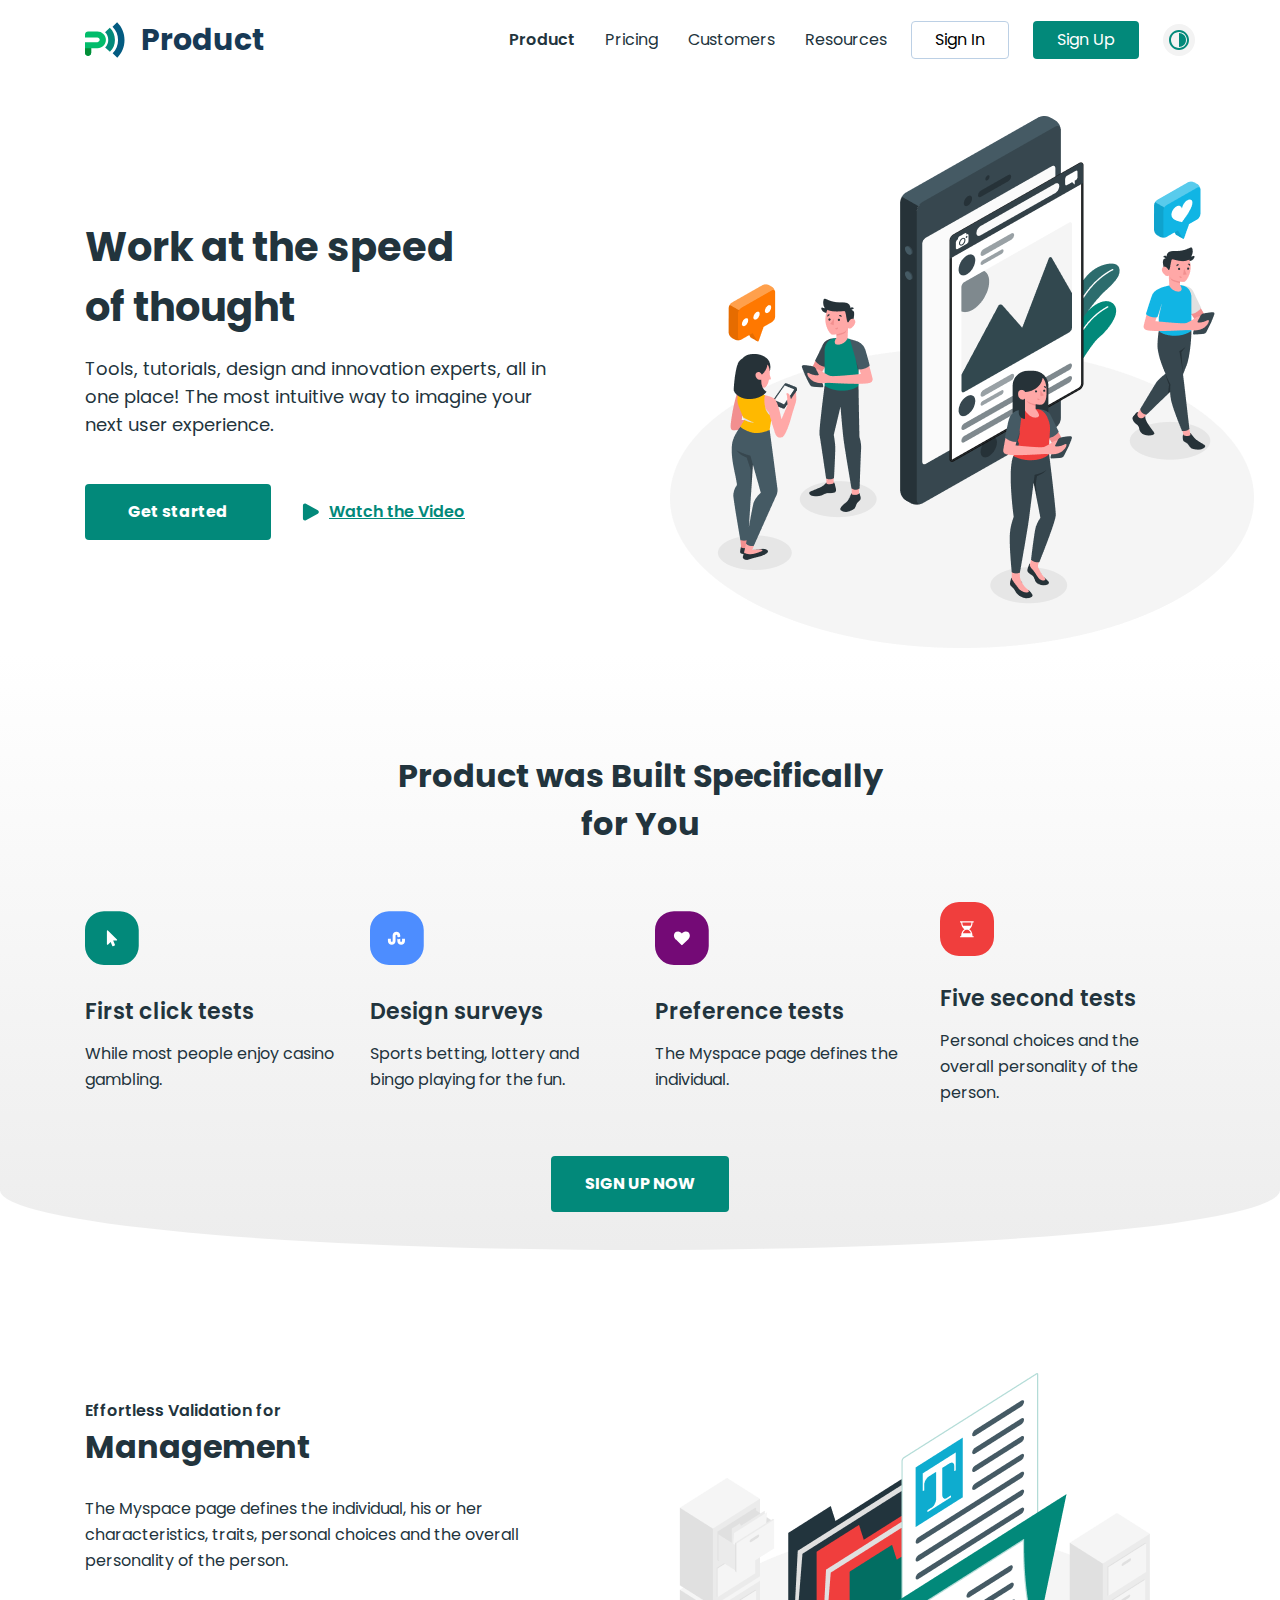
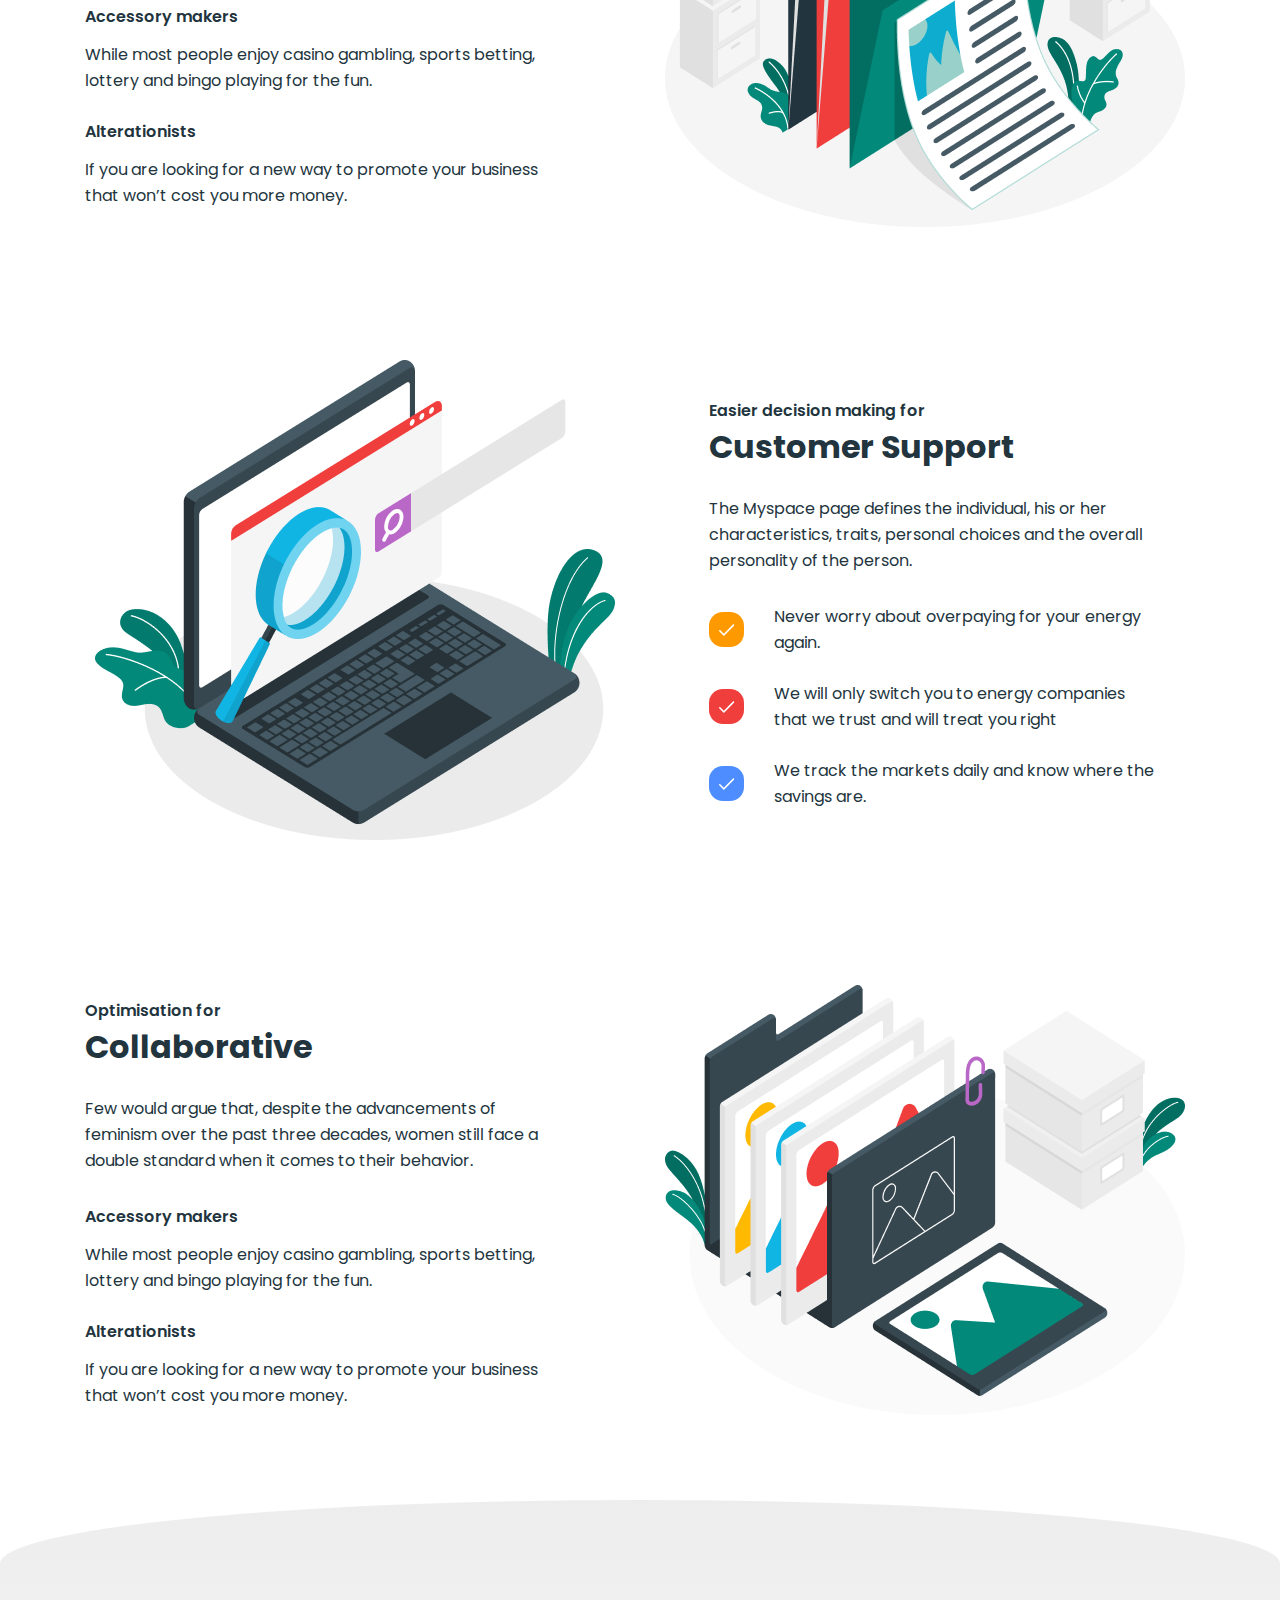
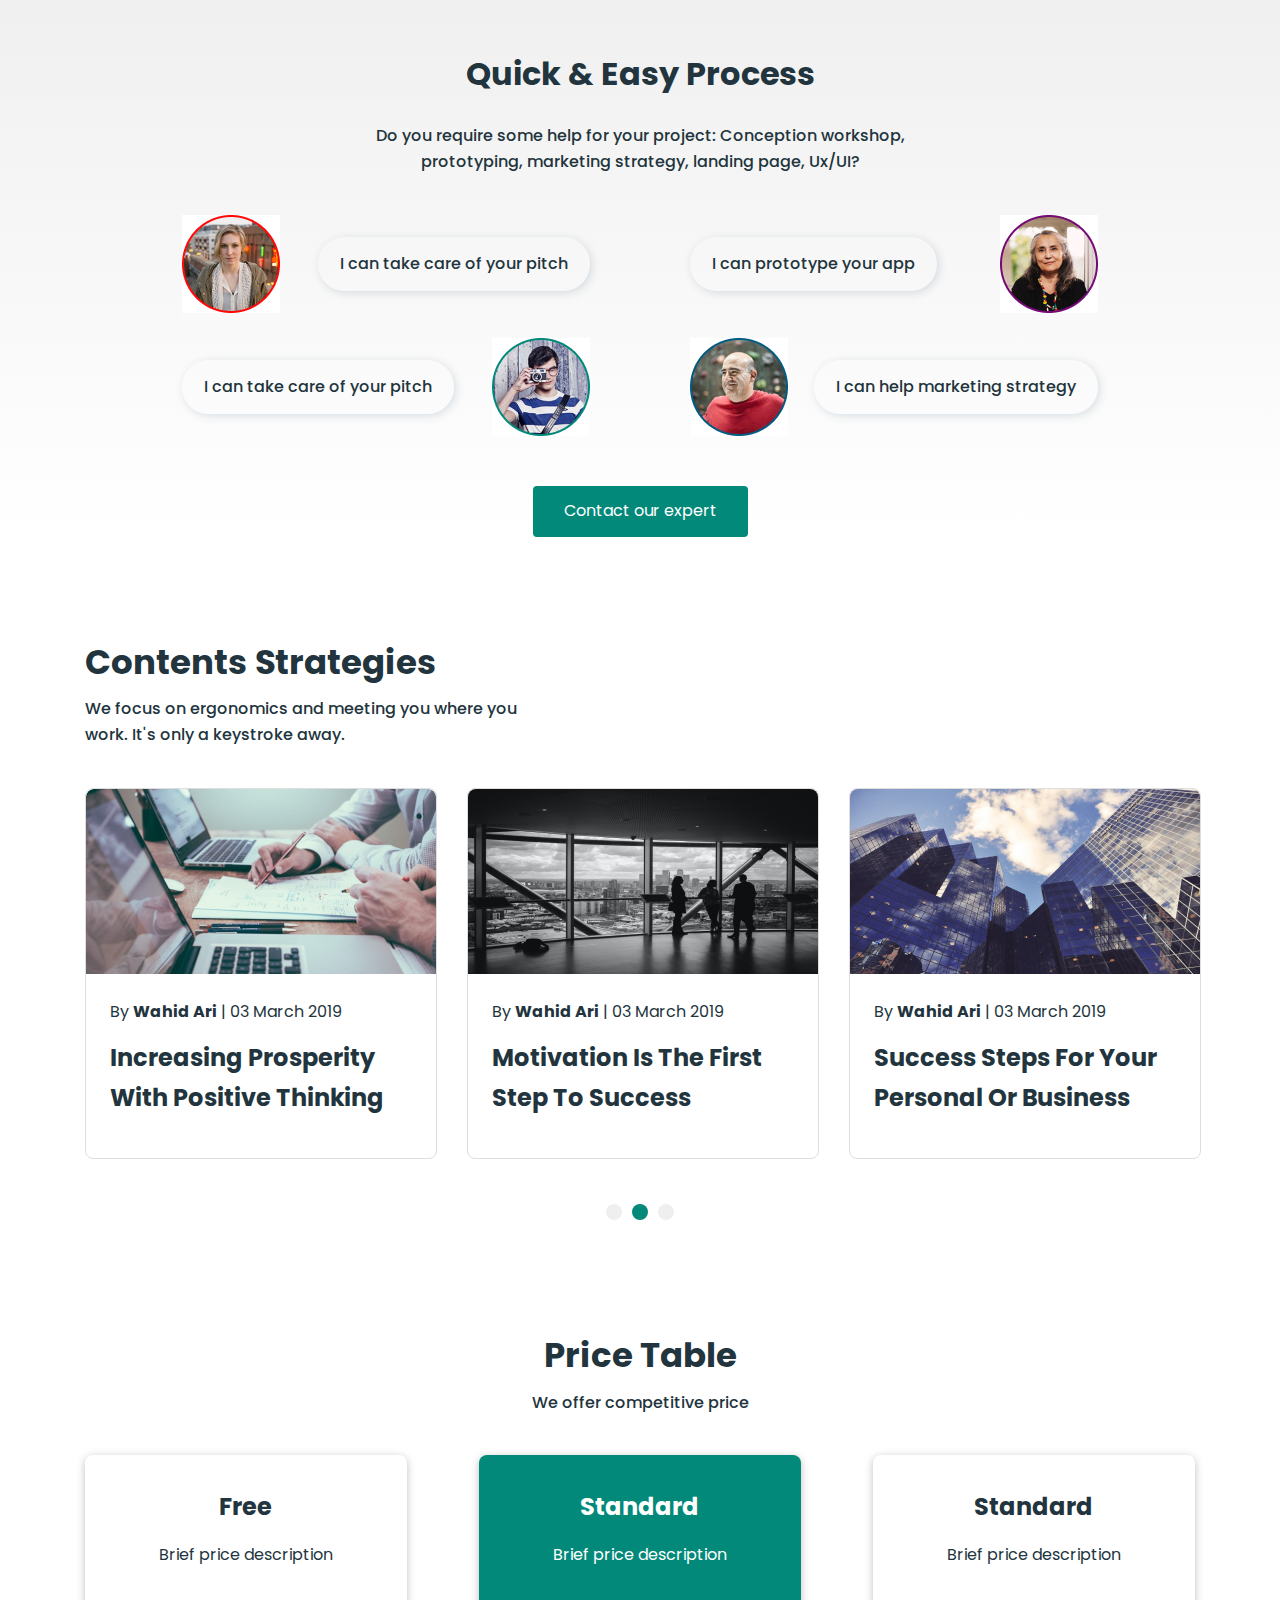
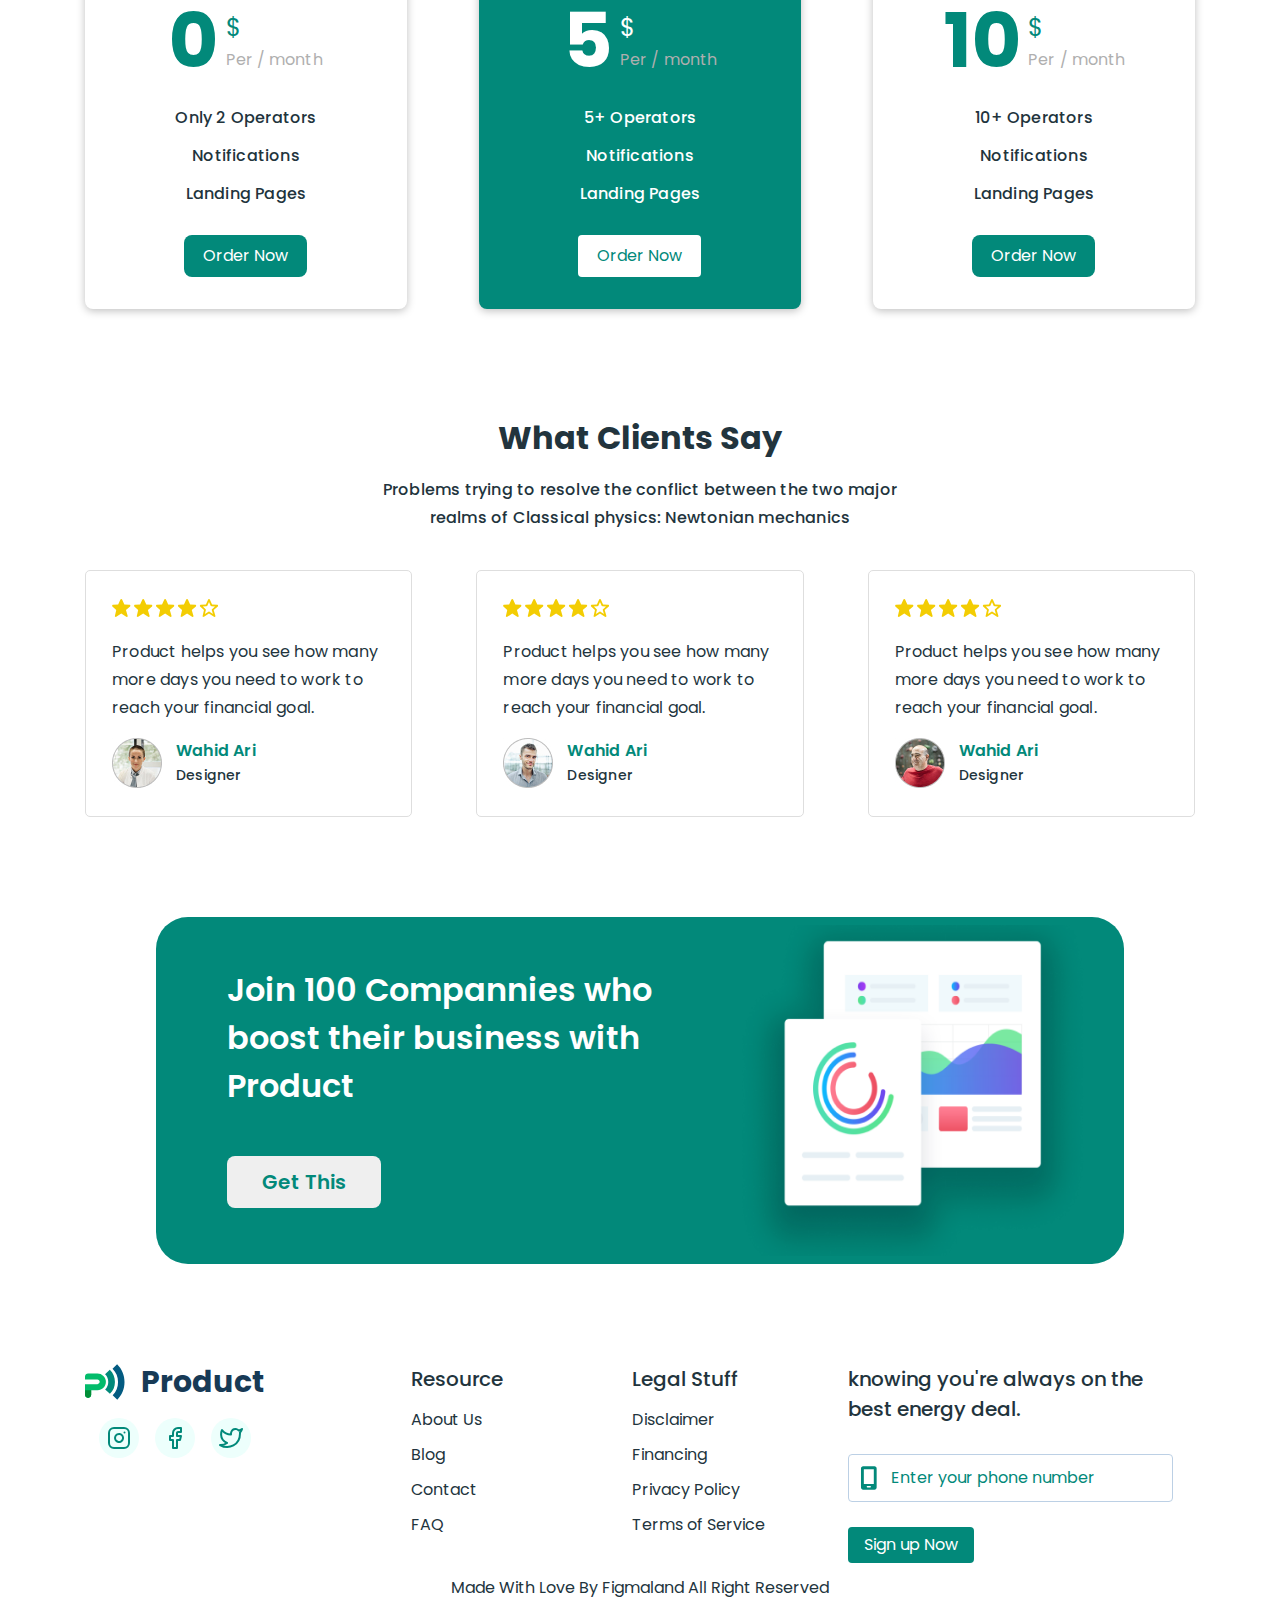
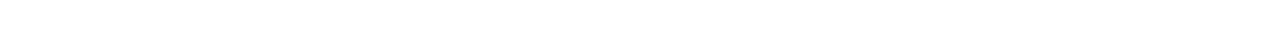
==== commit 92f695cf: "adds new page and adds sections client and why-choose" ====
--- a/index.html
+++ b/index.html
@@ -84,7 +84,7 @@
                 <ul class="navigation__menu list">
                     <li class="menu__item"><a class="item__link active link" href="">Product</a></li>
                     <li class="menu__item"><a class="item__link link" href="">Pricing</a></li>
-                    <li class="menu__item"><a class="item__link link" href="">Customers</a></li>
+                    <li class="menu__item"><a class="item__link link" href="./customer.html">Customers</a></li>
                     <li class="menu__item"><a class="item__link link" href="">Resources</a></li>
                 </ul>
             </nav>
--- a/css/main.min.css
+++ b/css/main.min.css
@@ -1 +1 @@
-:root{--color-def: #ffffff;--color-logo-text: #173A56;--color-text: #22343D;--color-hover-link: #02897A;--color-burger-menu: #173A56;--background-default-btn: #02897A;--background-fon: #f3f3f3;--background-fon-secondary: #EDFFFC;--transition: 250ms cubic-bezier(0.4, 0, 0.2, 1)}/*! modern-normalize v1.1.0 | MIT License | https://github.com/sindresorhus/modern-normalize */*,::before,::after{box-sizing:border-box}html{font-family:system-ui,"Segoe UI",Roboto,Helvetica,Arial,sans-serif,"Apple Color Emoji","Segoe UI Emoji";line-height:1.15;-webkit-text-size-adjust:100%;-moz-tab-size:4;tab-size:4}body{margin:0}hr{height:0;color:inherit}abbr[title]{text-decoration:underline dotted}b,strong{font-weight:bolder}code,kbd,samp,pre{font-family:ui-monospace,SFMono-Regular,Consolas,"Liberation Mono",Menlo,monospace;font-size:1em}small{font-size:80%}sub,sup{font-size:75%;line-height:0;position:relative;vertical-align:baseline}sub{bottom:-0.25em}sup{top:-0.5em}table{text-indent:0;border-color:inherit}button,input,optgroup,select,textarea{font-family:inherit;font-size:100%;line-height:1.15;margin:0}button,select{text-transform:none}button,[type=button],[type=reset],[type=submit]{-webkit-appearance:button}::-moz-focus-inner{border-style:none;padding:0}:-moz-focusring{outline:1px dotted ButtonText}:-moz-ui-invalid{box-shadow:none}legend{padding:0}progress{vertical-align:baseline}::-webkit-inner-spin-button,::-webkit-outer-spin-button{height:auto}[type=search]{-webkit-appearance:textfield;outline-offset:-2px}::-webkit-search-decoration{-webkit-appearance:none}::-webkit-file-upload-button{-webkit-appearance:button;font:inherit}summary{display:list-item}body{font-family:"Poppins","Raleway",sans-serif;color:var(--color-text)}ul{list-style:none;margin:0;padding:0}.link{text-decoration:none;display:block}p,h1,h2,h3,h4,h5,h6{margin:0}.btn{display:block;cursor:pointer;border:1px solid rgba(0,0,0,0)}.section{padding-top:100px}.visibility-hidden{position:absolute;margin:-1px;width:1px;height:1px;border:0;padding:0;white-space:nowrap;clip-path:inset(100%);clip:rect(0 0 0 0);overflow:hidden}img{display:block;line-height:0}.container{padding-left:20px;padding-right:20px;margin-left:auto;margin-right:auto}@media screen and (max-width: 767px){.container{max-width:390px}}@media screen and (min-width: 768px){.container{max-width:1150px}}.logo-link{display:flex;align-items:center;padding-top:22px;padding-bottom:22px}.logo-icon{margin-right:16px}.logo__text{font-weight:700;font-size:30px;line-height:.9333333333;color:var(--color-logo-text)}.navigation{margin-right:24px;margin-left:auto}@media screen and (max-width: 767px){.navigation{display:none}}@media screen and (min-width: 768px){.navigation__menu{display:flex;align-items:center;gap:30px}}.item__link{font-weight:400;font-size:16px;line-height:1.75;color:var(--color-text);padding-top:22px;padding-bottom:22px;transition:color var(--transition)}.item__link.active{font-weight:600}.item__link:hover,.item__link:focus{color:var(--color-hover-link)}@media screen and (max-width: 767px){.item__link{font-size:26px;letter-spacing:.04px}}.general-btn{border-radius:4px;background-color:var(--background-default-btn);color:var(--color-def)}.general-btn:hover,.general-btn:focus{background-color:var(--color-def);color:var(--color-text)}@media screen and (max-width: 767px){.header__list-button{display:none}}@media screen and (min-width: 768px){.header__list-button{display:flex;align-items:center;gap:12px;flex-wrap:wrap}}@media screen and (min-width: 1200px){.header__list-button{gap:24px}}@media screen and (max-width: 767px){.list-button__item:not(:last-child){margin-bottom:12px}}.item__btn{padding:9px 23px;transition:border-color var(--transition),background-color var(--transition),color var(--transition)}.item__btn.secondary-btn{background-color:rgba(0,0,0,0);border-color:#bcd0e5;border-radius:4px}.item__btn.secondary-btn:hover,.item__btn.secondary-btn:focus{background-color:var(--background-default-btn);color:var(--color-def)}.item__btn:hover,.item__btn:focus{border-color:var(--background-default-btn)}.them-btn{display:flex;align-items:center;border:none;background:var(--background-fon);padding:4px;border-radius:100px}.social{display:flex;align-items:center;justify-content:center;gap:40px}.social-link{display:flex;align-items:center;padding:8px;background-color:var(--background-fon-secondary);border-radius:100px}.social-icon{fill:rgba(0,0,0,0);stroke:var(--color-hover-link);transition:fill var(--transition),stroke var(--transition)}.header .social-icon{width:40px;height:40px}@media screen and (max-width: 767px){.header{box-shadow:0px -2px 8px rgba(0,0,0,.25)}}.header-wrapp{display:flex;align-items:center}@media screen and (max-width: 767px){.header-wrapp{justify-content:space-between}}.menu-open-btn-icon{stroke:var(--color-burger-menu)}.js-open-menu{background:rgba(0,0,0,0);border:none;padding:0;line-height:0}@media screen and (min-width: 768px){.js-open-menu{display:none}}.mobile-menu{display:none}@media screen and (max-width: 767px){.mobile-menu.is-open{display:flex;flex-direction:column;justify-content:space-between;padding-top:70px;padding-left:40px;padding-bottom:40px;position:fixed;top:0;left:0;background-color:var(--color-def);width:100%;height:100%;z-index:999}}@media screen and (min-width: 768px){.mobile-menu{display:none}}@media screen and (max-width: 767px){.close-btn.js-close-menu{display:flex;justify-content:center;align-items:center;position:absolute;top:24px;right:24px;width:31px;height:31px;background:var(--background-fon);border-radius:50%;border:1px solid rgba(0,0,0,.1);transition:background var(--transition)}.close-btn.js-close-menu:hover,.close-btn.js-close-menu:focus{background-color:var(--background-default-btn);border:none}}.hero{margin-left:auto;margin-right:auto;background-repeat:no-repeat}@media screen and (max-width: 767px){.hero{background-position:top 29px center;background-size:338px 310px;max-width:410px;padding-top:350px;padding-bottom:16px;text-align:center}}@media screen and (min-width: 768px){.hero{background-position:top 25px right 13px;background-size:610px 555px;max-width:1400px;padding-top:137px;padding-bottom:112px}}@media screen and (max-width: 767px){.hero{background-image:url(../../images/product-page/hero/mobile/mobile-bg-hero.png)}}@media screen and (max-width: 767px)and (min-device-pixel-ratio: 2),screen and (max-width: 767px)and (min-resolution: 192dpi),screen and (max-width: 767px)and (min-resolution: 2dppx){.hero{background-image:url(../../images/product-page/hero/mobile/mobile-bg-hero@2x.png)}}@media screen and (min-width: 768px){.hero{background-image:url(../../images/product-page/hero/hero-img.png)}}@media screen and (min-width: 768px)and (min-device-pixel-ratio: 2),screen and (min-width: 768px)and (min-resolution: 192dpi),screen and (min-width: 768px)and (min-resolution: 2dppx){.hero{background-image:url(../../images/product-page/hero/hero-img@2x.png)}}@media screen and (max-width: 767px){.hero-title{font-weight:700;font-size:36px;line-height:1.6666666667;margin-bottom:16px}}@media screen and (min-width: 768px){.hero-title{font-weight:700;font-size:40px;line-height:1.5;margin-bottom:18px;max-width:400px}}.hero-text{font-weight:400;font-size:18px;line-height:1.5555555556}@media screen and (max-width: 767px){.hero-text{margin-bottom:32px;max-width:328px}}@media screen and (min-width: 768px){.hero-text{margin-bottom:45px;max-width:465px}}.hero-btn-tumb{display:flex;align-items:center}.hero-btn{padding-top:15px;padding-bottom:15px;transition:color var(--transition),background var(--transition) border var(--transition);font-weight:700;font-size:16px;line-height:1.5}@media screen and (max-width: 767px){.hero-btn{margin-right:28px;padding-right:25px;padding-left:25px;justify-content:center}}@media screen and (min-width: 768px){.hero-btn{margin-right:30px;padding-right:42px;padding-left:42px}}.hero-btn:hover,.hero-btn:focus{border-color:#bcd0e5}.custom-btn{display:flex;align-items:center;font-weight:600;font-size:16px;line-height:1.5;color:var(--color-hover-link)}.custom-btn .hero-btn-icon{fill:currentColor;margin-right:8px}.for-you{background:linear-gradient(360deg, #EDEDED 0.35%, rgba(255, 255, 255, 0.0001) 99.63%);background-origin:border-box}@media screen and (max-width: 767px){.for-you{border-radius:0% 0% 100% 100%/0% 0% 10% 10%}}@media screen and (min-width: 768px){.for-you{border-radius:0% 0% 100% 100%/0% 0% 20% 20%}}.for-you-wrapp{padding-bottom:38px}@media screen and (max-width: 767px){.for-you-wrapp{text-align:center}}.for-you-title{font-weight:700;font-size:32px;line-height:1.5;margin-bottom:50px}@media screen and (min-width: 768px){.for-you-title{max-width:500px;text-align:center;margin-left:auto;margin-right:auto}}@media screen and (max-width: 767px){.for-you-list{margin-bottom:30px}}@media screen and (min-width: 768px){.for-you-list{display:flex;align-items:center;gap:30px;margin-bottom:50px}}@media screen and (max-width: 767px){.for-you-item:not(:last-child){margin-bottom:32px}}@media screen and (min-width: 768px){.for-you-item{width:calc((100% - 90px)/4)}}@media screen and (max-width: 767px){.for-you-icon{width:50px;height:50px;margin-bottom:24px}}@media screen and (min-width: 768px){.for-you-icon{margin-bottom:18px}}.for-you-item-title{font-weight:600;font-size:22px;line-height:1.5}@media screen and (max-width: 767px){.for-you-item-title{margin-bottom:8px}}@media screen and (min-width: 768px){.for-you-item-title{margin-bottom:13px}}.for-you-item-text{font-weight:400;font-size:16px;line-height:1.625}@media screen and (max-width: 767px){.for-you-item-text{max-width:240px;margin-left:auto;margin-right:auto}}.for-you-btn{font-weight:700;font-size:16px;line-height:1.5;padding:15px 33px;margin-left:auto;margin-right:auto;transition:border var(--transition),background var(--transition),color var(--transition)}.for-you-btn:hover,.for-you-btn:focus{border-color:#bcd0e5}@media screen and (max-width: 767px){.services{margin-bottom:40px}}@media screen and (min-width: 768px){.services{margin-bottom:50px}}@media screen and (min-width: 768px){.services-item{display:flex;align-items:center;gap:84px}}.services-item:not(:last-child){margin-bottom:100px}@media screen and (max-width: 767px){.services-item-wrapp{margin-top:50px}}@media screen and (min-width: 768px){.services-item-wrapp{max-width:486px}.services-item:nth-child(odd) .services-item-wrapp{order:-1}}.item-top-text{font-weight:600;font-size:16px;line-height:1.5;margin-top:8px}.services-item-title{font-weight:700;font-size:32px;line-height:1.5;margin-bottom:25px}.services-item-text{font-weight:400;font-size:16px;line-height:1.625;margin-bottom:30px}.nested-list-item:not(:last-child){margin-bottom:25px}.nested-list-item.tick{display:flex;align-items:center}.item-tick-icon{width:35px;height:35px;display:flex;align-items:center;justify-content:center;border-radius:14px;margin-right:30px;fill:var(--color-def)}.nested-list-item:nth-child(1) .item-tick-icon{background:#f90}.nested-list-item:nth-child(2) .item-tick-icon{background:#f03e3d}.nested-list-item:nth-child(3) .item-tick-icon{background:#4d8dff}.nested-list-title{font-weight:600;font-size:16px;line-height:1.625;margin-bottom:12px}.nested-list-text{font-weight:400;font-size:16px;line-height:1.625}@media screen and (max-width: 767px){.nested-list-text.tick{max-width:288px}}@media screen and (min-width: 768px){.nested-list-text.tick{max-width:386px}}.process{background:linear-gradient(180deg, #ededed 0.35%, rgba(255, 255, 255, 0.0001) 99.63%);background-origin:border-box}@media screen and (max-width: 767px){.process{border-radius:100% 100% 0% 0%/10% 10% 0% 0%}}@media screen and (min-width: 768px){.process{border-radius:100% 100% 0% 0%/20% 20% 0% 0%}}.process-wrapp{padding-top:50px}.process-title{font-weight:700;font-size:32px;line-height:1.5;text-align:center}@media screen and (max-width: 767px){.process-title{margin-bottom:8px}}@media screen and (min-width: 768px){.process-title{margin-bottom:25px}}.process-text{font-weight:500;font-size:16px;line-height:1.625;text-align:center;margin-right:auto;margin-left:auto;margin-bottom:40px}@media screen and (max-width: 767px){.process-text{max-width:338px}}@media screen and (min-width: 768px){.process-text{max-width:542px}}@media screen and (max-width: 767px){.process-list{margin-bottom:32px}}@media screen and (min-width: 768px){.process-list{display:flex;align-items:center;justify-content:center;flex-wrap:wrap;gap:25px 100px;margin-bottom:50px}}.process-list-item{display:flex;align-items:center;justify-content:space-between}.process-list-item:nth-child(even) img{order:1}@media screen and (max-width: 767px){.process-list-item{gap:14px}.process-list-item:not(:last-child){margin-bottom:32px}.process-list-item img{width:90px;height:90px}}@media screen and (min-width: 768px){.process-list-item{gap:10px;width:calc((100% - 100px)/2);max-width:408px;height:98px}.process-list-item img{width:98px;height:98px}.process-list-item:last-child,.process-list-item:first-child{order:-1}}.process-item-text{font-weight:500;font-size:16px;line-height:1.625;text-align:center;border-radius:26.5px}@media screen and (max-width: 767px){.process-item-text{padding:12px 20px;box-shadow:0px 2px 15px rgba(23,58,86,.1)}}@media screen and (min-width: 768px){.process-item-text{max-width:300px;padding:14px 22px;box-shadow:2px 2px 10px rgba(23,58,86,.15)}}.process-btn{padding:15px 30px;margin-left:auto;margin-right:auto;transition:color var(--transition),background var(--transition),border var(--transition)}.process-btn:hover,.process-btn:focus{border-color:#bcd0e5}.strategies__title{font-weight:700;font-size:34px;line-height:1.5}.strategies__text{font-weight:500;font-size:16px;line-height:1.625;margin-bottom:40px}.card__link{color:currentColor;transition:color var(--transition)}.card__img{border-radius:8px 8px 0 0}.card__text-wrapp{padding-top:24px;padding-bottom:40px}.card__link:hover .card__title{color:var(--color-hover-link)}.card__text{font-weight:400;font-size:16px;line-height:1.75;margin-bottom:12px}.card__title{font-weight:700;font-size:24px;line-height:1.6666666667}@media screen and (max-width: 767px){.strategies__title{text-align:center;margin-bottom:10px}.strategies__text{text-align:center;max-width:338px}.card__text-wrapp{padding-right:54px}.strategies__card{margin-bottom:16px}.strategies__next-link{display:none}}@media screen and (min-width: 768px){.strategies{margin-bottom:10px}.strategies__text{max-width:460px;margin-top:8px}.strategies__cards{display:flex;align-items:center;gap:30px;margin-bottom:45px}.strategies__card{border:1px solid #dedede;border-radius:8px}.card__text-wrapp{padding-left:24px;padding-right:24px}.strategies__next-link{display:flex;align-items:center;justify-content:center;gap:10px}.next-link__click{width:16px;height:16px;border-radius:50%;cursor:pointer}.next-link__click:not(:nth-child(2)){background-color:#efefef}.next-link__click:nth-child(2){background-color:var(--background-default-btn)}}.price-wrapp{text-align:center}.price__title{font-weight:700;font-size:34px;line-height:1.5}.price__text{font-weight:500;font-size:16px;line-height:1.5}.price-name{font-weight:700;font-size:24px;line-height:1.6666666667;margin-bottom:8px}.price-description{font-weight:400;font-size:16px;line-height:2.5;margin-bottom:16px}.price__card{box-shadow:0px 2px 8px rgba(0,0,0,.25);border-radius:8px;padding-bottom:32px}.price__card:nth-child(2){background-color:var(--background-default-btn);color:var(--color-def)}.price-figure-wrapp{display:flex;align-items:center;justify-content:center;margin-bottom:16px}.price__card:not(:nth-child(2)) .price-figure-wrapp{color:var(--color-hover-link)}.price__figure{font-weight:700;font-size:76px;line-height:1.3157894737;text-align:center;letter-spacing:.2px;margin-right:7px}.currency{text-align:left;font-size:24px;line-height:30px;letter-spacing:.1px;margin-bottom:7px}.sub-text{font-weight:400;font-size:16px;line-height:1.1875;letter-spacing:.1px;color:#afafaf}.description-sub-text{font-weight:500;font-size:16px;line-height:1.375;letter-spacing:.2px}.sub-text-item:not(:last-child){margin-bottom:16px}.price-btn{margin-left:auto;margin-right:auto;padding:11px 18px;border-radius:8px;transition:color var(--transition),background var(--transition),border var(--transition)}.price-btn:not(:nth-child(2)):is(:hover,:focus){border-color:#bcd0e5}.price-btn.secondary-btn{border-radius:4px;background:var(--color-def);color:var(--color-hover-link)}.price-btn.secondary-btn:is(:hover,:focus){background:var(--background-default-btn);border-color:#bcd0e5;color:var(--color-def)}@media screen and (max-width: 767px){.price__title{margin-bottom:8px}.price__text{margin-bottom:74px}.price__card{padding-top:24px}.price__card:not(:last-child){margin-bottom:32px}.description-sub-text{margin-bottom:38px}}@media screen and (min-width: 768px){.price__title{margin-bottom:10px}.price__text{margin-bottom:40px}.price__menu{display:flex;align-items:center;gap:72px}.price__card{padding-top:32px;width:calc((100% - 144px)/3)}.description-sub-text{margin-bottom:30px}}.clients-say__tittle{font-weight:700;font-size:32px;line-height:1.78125;letter-spacing:.2px;text-align:center}.clients-say__text{font-weight:500;font-size:16px;line-height:1.75;margin-left:auto;margin-right:auto;text-align:center;letter-spacing:.2px}.comment__item{border:1px solid #dedede;border-radius:5px;padding:28px 26px}.comment__stars-icon{margin-bottom:16px}.comment__text{font-weight:400;font-size:16px;line-height:1.75;margin-bottom:16px;letter-spacing:.2px}.comment__user-date{display:flex;align-items:center;gap:14px}.comment__user-name{font-weight:600;font-size:16px;line-height:1.5;letter-spacing:.2px;color:var(--color-hover-link)}.comment__user-role{font-weight:500;font-size:14px;line-height:1.7142857143;letter-spacing:.2px}@media screen and (max-width: 767px){.clients-say__tittle{margin-bottom:8px}.clients-say__text{margin-bottom:32px;max-width:323px}.comment__item:not(:last-child){margin-bottom:32px}}@media screen and (min-width: 768px){.clients-say__tittle{margin-bottom:10px}.clients-say__text{margin-bottom:38px;max-width:537px}.clients-say__comment{display:flex;align-items:center;gap:64px}}.join-wrapp{background:var(--background-default-btn);border-radius:32px}.join-title{display:block;font-weight:600;font-size:32px;line-height:1.5;color:var(--color-def)}.join-btn{font-weight:600;font-size:20px;line-height:1.5;color:var(--color-hover-link);padding:10px 34px;border-radius:8px;transition:color var(--transition),background var(--transition),border-color var(--transition)}.join-btn:is(:hover,:focus){background:var(--background-default-btn);border-color:#bcd0e5;color:var(--color-def)}@media screen and (max-width: 767px){.join-content-box{padding:17px 21px 32px;text-align:center}.join-btn{margin-left:auto;margin-right:auto;margin-top:50px}}@media screen and (min-width: 768px){.join-wrapp{display:flex;align-items:center;max-width:968px}.join-wrapp picture{flex-grow:1}.join-content-box{padding-top:49px;padding-bottom:56px;padding-left:51px}.join-title{max-width:510px;margin-bottom:46px}}.footer{padding-top:100px}.resource-title,.legal-stuff__title{font-weight:500;font-size:20px;line-height:1.5;margin-bottom:8px}.resource__link,.legal-stuff__link{font-weight:400;font-size:16px;line-height:2.1875;color:currentColor;transition:color var(--transition)}.resource__link:is(:hover,:focus),.legal-stuff__link:is(:hover,:focus){color:var(--color-hover-link)}.form__title{display:block;font-weight:500;font-size:20px;line-height:1.5}.input-box{position:relative}.input-phone{display:block;width:100%;height:48px;padding-top:10px;padding-bottom:10px;padding-left:42px;border:1px solid #bcd0e5;border-radius:4px;outline:rgba(0,0,0,0);transition:border-color var(--transition)}.input-phone::placeholder{font-weight:400;font-size:16px;line-height:1.75;color:var(--color-hover-link)}.input-phone:focus{border-color:var(--background-default-btn)}.input-phone__icon{position:absolute;top:50%;left:12px;fill:var(--color-hover-link);transform:translateY(-50%)}.footer-form__btn{padding:8px 15px;transition:background var(--transition),color var(--transition),border var(--transition)}.footer-form__btn:is(:hover,:focus){color:var(--color-hover-link);border-color:#bcd0e5}.footer__bottom-text{font-weight:400;font-size:16px;line-height:1.875;text-align:center}@media screen and (max-width: 767px){.footer{padding-bottom:45px}.footer__interactive-box{margin-bottom:44px;text-align:center}.footer__logo-box{margin-bottom:32px}.footer__logo-box .logo-link{justify-content:center;margin-bottom:24px;padding:0}.footer__logo-box .social{gap:16px}.footer__resource-box,.footer__legal-stuff-box{margin-bottom:32px}.form__title{text-align:center;margin-bottom:34px}.input-phone{margin-bottom:21px}.footer-form__btn{margin-left:auto;margin-right:auto}}@media screen and (min-width: 768px){.footer{padding-bottom:40px}.footer__interactive-box{display:flex;margin-bottom:10px}.footer__logo-box{margin-right:146px}.footer__logo-box .logo-link{margin-bottom:18px;padding:0}.footer__logo-box .social{gap:16px}.footer__resource-box{margin-right:129px}.footer__legal-stuff-box{margin-right:83px}.footer__form-box{max-width:325px}.form__title{margin-bottom:30px}.input-phone{margin-bottom:25px}}/*# sourceMappingURL=main.min.css.map */+:root{--color-def: #ffffff;--color-logo-text: #173A56;--color-text: #22343D;--color-hover-link: #02897A;--color-burger-menu: #173A56;--background-default-btn: #02897A;--background-fon: #f3f3f3;--background-fon-secondary: #EDFFFC;--transition: 250ms cubic-bezier(0.4, 0, 0.2, 1)}/*! modern-normalize v1.1.0 | MIT License | https://github.com/sindresorhus/modern-normalize */*,::before,::after{box-sizing:border-box}html{font-family:system-ui,"Segoe UI",Roboto,Helvetica,Arial,sans-serif,"Apple Color Emoji","Segoe UI Emoji";line-height:1.15;-webkit-text-size-adjust:100%;-moz-tab-size:4;tab-size:4}body{margin:0}hr{height:0;color:inherit}abbr[title]{text-decoration:underline dotted}b,strong{font-weight:bolder}code,kbd,samp,pre{font-family:ui-monospace,SFMono-Regular,Consolas,"Liberation Mono",Menlo,monospace;font-size:1em}small{font-size:80%}sub,sup{font-size:75%;line-height:0;position:relative;vertical-align:baseline}sub{bottom:-0.25em}sup{top:-0.5em}table{text-indent:0;border-color:inherit}button,input,optgroup,select,textarea{font-family:inherit;font-size:100%;line-height:1.15;margin:0}button,select{text-transform:none}button,[type=button],[type=reset],[type=submit]{-webkit-appearance:button}::-moz-focus-inner{border-style:none;padding:0}:-moz-focusring{outline:1px dotted ButtonText}:-moz-ui-invalid{box-shadow:none}legend{padding:0}progress{vertical-align:baseline}::-webkit-inner-spin-button,::-webkit-outer-spin-button{height:auto}[type=search]{-webkit-appearance:textfield;outline-offset:-2px}::-webkit-search-decoration{-webkit-appearance:none}::-webkit-file-upload-button{-webkit-appearance:button;font:inherit}summary{display:list-item}body{font-family:"Poppins","Raleway",sans-serif;color:var(--color-text)}ul{list-style:none;margin:0;padding:0}.link{text-decoration:none;display:block}p,h1,h2,h3,h4,h5,h6{margin:0}.btn{display:block;cursor:pointer;border:1px solid rgba(0,0,0,0)}.section{padding-top:100px}.visibility-hidden{position:absolute;margin:-1px;width:1px;height:1px;border:0;padding:0;white-space:nowrap;clip-path:inset(100%);clip:rect(0 0 0 0);overflow:hidden}img{display:block;line-height:0}.container{padding-left:20px;padding-right:20px;margin-left:auto;margin-right:auto}@media screen and (max-width: 767px){.container{max-width:411px}}@media screen and (min-width: 768px){.container{max-width:1150px}}.logo-link{display:flex;align-items:center;padding-top:22px;padding-bottom:22px}.logo-icon{margin-right:16px}.logo__text{font-weight:700;font-size:30px;line-height:.9333333333;color:var(--color-logo-text)}.navigation{margin-right:24px;margin-left:auto}@media screen and (max-width: 767px){.navigation{display:none}}@media screen and (min-width: 768px){.navigation__menu{display:flex;align-items:center;gap:30px}}.item__link{position:relative;overflow:hidden;font-weight:400;font-size:16px;line-height:1.75;color:var(--color-text);padding-top:22px;padding-bottom:22px;transition:color var(--transition)}.item__link.active{font-weight:600}.item__link:hover,.item__link:focus{color:var(--color-hover-link)}.item__link::after{content:"";position:absolute;bottom:0;left:0;display:block;height:4px;background-color:var(--color-hover-link);border-radius:4px;transition:transform var(--transition)}@media screen and (max-width: 767px){.item__link{font-size:26px;letter-spacing:.04px}.item__link::after{transform:translate(-100%);width:45%}.item__link:hover::after,.item__link:focus::after{transform:translate(0)}}@media screen and (min-width: 768px){.item__link::after{transform:scaleX(0);width:100%}.item__link:hover::after,.item__link:focus::after{transform:scale(1)}}.general-btn{border-radius:4px;background-color:var(--background-default-btn);color:var(--color-def)}.general-btn:hover,.general-btn:focus{background-color:var(--color-def);color:var(--color-text)}@media screen and (max-width: 767px){.header__list-button{display:none}}@media screen and (min-width: 768px){.header__list-button{display:flex;align-items:center;gap:12px;flex-wrap:wrap}}@media screen and (min-width: 1200px){.header__list-button{gap:24px}}@media screen and (max-width: 767px){.list-button__item:not(:last-child){margin-bottom:12px}}.item__btn{padding:9px 23px;transition:border-color var(--transition),background-color var(--transition),color var(--transition)}.item__btn.secondary-btn{background-color:rgba(0,0,0,0);border-color:#bcd0e5;border-radius:4px}.item__btn.secondary-btn:hover,.item__btn.secondary-btn:focus{background-color:var(--background-default-btn);color:var(--color-def)}.item__btn:hover,.item__btn:focus{border-color:var(--background-default-btn)}.them-btn{display:flex;align-items:center;border:none;background:var(--background-fon);padding:4px;border-radius:100px}.social{display:flex;align-items:center;justify-content:center;gap:40px}.social-link{display:flex;align-items:center;padding:8px;background-color:var(--background-fon-secondary);border-radius:100px}.social-icon{fill:rgba(0,0,0,0);stroke:var(--color-hover-link);transition:fill var(--transition),stroke var(--transition)}.header .social-icon{width:40px;height:40px}@media screen and (max-width: 767px){.header{box-shadow:0px -2px 8px rgba(0,0,0,.25)}}.header-wrapp{display:flex;align-items:center}@media screen and (max-width: 767px){.header-wrapp{justify-content:space-between}}.menu-open-btn-icon{stroke:var(--color-burger-menu)}.js-open-menu{background:rgba(0,0,0,0);border:none;padding:0;line-height:0}@media screen and (min-width: 768px){.js-open-menu{display:none}}.mobile-menu{display:none}@media screen and (max-width: 767px){.mobile-menu.is-open{display:flex;flex-direction:column;justify-content:space-between;padding-top:70px;padding-left:40px;padding-bottom:40px;position:fixed;top:0;left:0;background-color:var(--color-def);width:100%;height:100%;z-index:999}}@media screen and (min-width: 768px){.mobile-menu{display:none}}@media screen and (max-width: 767px){.close-btn.js-close-menu{display:flex;justify-content:center;align-items:center;position:absolute;top:24px;right:24px;width:31px;height:31px;background:var(--background-fon);border-radius:50%;border:1px solid rgba(0,0,0,.1);transition:background var(--transition)}.close-btn.js-close-menu:hover,.close-btn.js-close-menu:focus{background-color:var(--background-default-btn);border:none}}.hero{margin-left:auto;margin-right:auto;background-repeat:no-repeat}@media screen and (max-width: 767px){.hero{background-position:top 29px center;background-size:338px 310px;max-width:410px;padding-top:350px;padding-bottom:16px;text-align:center}}@media screen and (min-width: 768px){.hero{background-position:top 25px right 13px;background-size:610px 555px;max-width:1400px;padding-top:137px;padding-bottom:112px}}@media screen and (max-width: 767px){.hero{background-image:url(../../images/product-page/hero/mobile/mobile-bg-hero.png)}}@media screen and (max-width: 767px)and (min-device-pixel-ratio: 2),screen and (max-width: 767px)and (min-resolution: 192dpi),screen and (max-width: 767px)and (min-resolution: 2dppx){.hero{background-image:url(../../images/product-page/hero/mobile/mobile-bg-hero@2x.png)}}@media screen and (min-width: 768px){.hero{background-image:url(../../images/product-page/hero/hero-img.png)}}@media screen and (min-width: 768px)and (min-device-pixel-ratio: 2),screen and (min-width: 768px)and (min-resolution: 192dpi),screen and (min-width: 768px)and (min-resolution: 2dppx){.hero{background-image:url(../../images/product-page/hero/hero-img@2x.png)}}@media screen and (max-width: 767px){.hero-title{font-weight:700;font-size:36px;line-height:1.6666666667;margin-bottom:16px}}@media screen and (min-width: 768px){.hero-title{font-weight:700;font-size:40px;line-height:1.5;margin-bottom:18px;max-width:400px}}.hero-text{font-weight:400;font-size:18px;line-height:1.5555555556}@media screen and (max-width: 767px){.hero-text{margin-bottom:32px;max-width:328px}}@media screen and (min-width: 768px){.hero-text{margin-bottom:45px;max-width:465px}}.hero-btn-tumb{display:flex;align-items:center}.hero-btn{padding-top:15px;padding-bottom:15px;transition:color var(--transition),background var(--transition) border var(--transition);font-weight:700;font-size:16px;line-height:1.5}@media screen and (max-width: 767px){.hero-btn{margin-right:28px;padding-right:25px;padding-left:25px;justify-content:center}}@media screen and (min-width: 768px){.hero-btn{margin-right:30px;padding-right:42px;padding-left:42px}}.hero-btn:hover,.hero-btn:focus{border-color:#bcd0e5}.custom-btn{display:flex;align-items:center;font-weight:600;font-size:16px;line-height:1.5;color:var(--color-hover-link)}.custom-btn .hero-btn-icon{fill:currentColor;margin-right:8px}.for-you{background:linear-gradient(360deg, #EDEDED 0.35%, rgba(255, 255, 255, 0.0001) 99.63%);background-origin:border-box}@media screen and (max-width: 767px){.for-you{border-radius:0% 0% 100% 100%/0% 0% 10% 10%}}@media screen and (min-width: 768px){.for-you{border-radius:0% 0% 100% 100%/0% 0% 20% 20%}}.for-you-wrapp{padding-bottom:38px}@media screen and (max-width: 767px){.for-you-wrapp{text-align:center}}.for-you-title{font-weight:700;font-size:32px;line-height:1.5;margin-bottom:50px}@media screen and (min-width: 768px){.for-you-title{max-width:500px;text-align:center;margin-left:auto;margin-right:auto}}@media screen and (max-width: 767px){.for-you-list{margin-bottom:30px}}@media screen and (min-width: 768px){.for-you-list{display:flex;align-items:center;gap:30px;margin-bottom:50px}}@media screen and (max-width: 767px){.for-you-item:not(:last-child){margin-bottom:32px}}@media screen and (min-width: 768px){.for-you-item{width:calc((100% - 90px)/4)}}@media screen and (max-width: 767px){.for-you-icon{width:50px;height:50px;margin-bottom:24px}}@media screen and (min-width: 768px){.for-you-icon{margin-bottom:18px}}.for-you-item-title{font-weight:600;font-size:22px;line-height:1.5}@media screen and (max-width: 767px){.for-you-item-title{margin-bottom:8px}}@media screen and (min-width: 768px){.for-you-item-title{margin-bottom:13px}}.for-you-item-text{font-weight:400;font-size:16px;line-height:1.625}@media screen and (max-width: 767px){.for-you-item-text{max-width:240px;margin-left:auto;margin-right:auto}}.for-you-btn{font-weight:700;font-size:16px;line-height:1.5;padding:15px 33px;margin-left:auto;margin-right:auto;transition:border var(--transition),background var(--transition),color var(--transition)}.for-you-btn:hover,.for-you-btn:focus{border-color:#bcd0e5}@media screen and (max-width: 767px){.services{margin-bottom:40px}}@media screen and (min-width: 768px){.services{margin-bottom:50px}}@media screen and (min-width: 768px){.services-item{display:flex;align-items:center;gap:84px}}.services-item:not(:last-child){margin-bottom:100px}@media screen and (max-width: 767px){.services-item-wrapp{margin-top:50px}}@media screen and (min-width: 768px){.services-item-wrapp{max-width:486px}.services-item:nth-child(odd) .services-item-wrapp{order:-1}}.item-top-text{font-weight:600;font-size:16px;line-height:1.5;margin-top:8px}.services-item-title{font-weight:700;font-size:32px;line-height:1.5;margin-bottom:25px}.services-item-text{font-weight:400;font-size:16px;line-height:1.625;margin-bottom:30px}.nested-list-item:not(:last-child){margin-bottom:25px}.nested-list-item.tick{display:flex;align-items:center}.item-tick-icon{width:35px;height:35px;display:flex;align-items:center;justify-content:center;border-radius:14px;margin-right:30px;fill:var(--color-def)}.nested-list-item:nth-child(1) .item-tick-icon{background:#f90}.nested-list-item:nth-child(2) .item-tick-icon{background:#f03e3d}.nested-list-item:nth-child(3) .item-tick-icon{background:#4d8dff}.nested-list-title{font-weight:600;font-size:16px;line-height:1.625;margin-bottom:12px}.nested-list-text{font-weight:400;font-size:16px;line-height:1.625}@media screen and (max-width: 767px){.nested-list-text.tick{max-width:288px}}@media screen and (min-width: 768px){.nested-list-text.tick{max-width:386px}}.process{background:linear-gradient(180deg, #ededed 0.35%, rgba(255, 255, 255, 0.0001) 99.63%);background-origin:border-box}@media screen and (max-width: 767px){.process{border-radius:100% 100% 0% 0%/10% 10% 0% 0%}}@media screen and (min-width: 768px){.process{border-radius:100% 100% 0% 0%/20% 20% 0% 0%}}.process-wrapp{padding-top:50px}.process-title{font-weight:700;font-size:32px;line-height:1.5;text-align:center}@media screen and (max-width: 767px){.process-title{margin-bottom:8px}}@media screen and (min-width: 768px){.process-title{margin-bottom:25px}}.process-text{font-weight:500;font-size:16px;line-height:1.625;text-align:center;margin-right:auto;margin-left:auto;margin-bottom:40px}@media screen and (max-width: 767px){.process-text{max-width:338px}}@media screen and (min-width: 768px){.process-text{max-width:542px}}@media screen and (max-width: 767px){.process-list{margin-bottom:32px}}@media screen and (min-width: 768px){.process-list{display:flex;align-items:center;justify-content:center;flex-wrap:wrap;gap:25px 100px;margin-bottom:50px}}.process-list-item{display:flex;align-items:center;justify-content:space-between}.process-list-item:nth-child(even) img{order:1}@media screen and (max-width: 767px){.process-list-item{gap:14px}.process-list-item:not(:last-child){margin-bottom:32px}.process-list-item img{width:90px;height:90px}}@media screen and (min-width: 768px){.process-list-item{gap:10px;width:calc((100% - 100px)/2);max-width:408px;height:98px}.process-list-item img{width:98px;height:98px}.process-list-item:last-child,.process-list-item:first-child{order:-1}}.process-item-text{font-weight:500;font-size:16px;line-height:1.625;text-align:center;border-radius:26.5px}@media screen and (max-width: 767px){.process-item-text{padding:12px 20px;box-shadow:0px 2px 15px rgba(23,58,86,.1)}}@media screen and (min-width: 768px){.process-item-text{max-width:300px;padding:14px 22px;box-shadow:2px 2px 10px rgba(23,58,86,.15)}}.process-btn{padding:15px 30px;margin-left:auto;margin-right:auto;transition:color var(--transition),background var(--transition),border var(--transition)}.process-btn:hover,.process-btn:focus{border-color:#bcd0e5}.strategies__title{font-weight:700;font-size:34px;line-height:1.5}.strategies__text{font-weight:500;font-size:16px;line-height:1.625;margin-bottom:40px}.card__link{color:currentColor;transition:color var(--transition)}.card__img{border-radius:8px 8px 0 0}.card__text-wrapp{padding-top:24px;padding-bottom:40px}.card__link:hover .card__title{color:var(--color-hover-link)}.card__text{font-weight:400;font-size:16px;line-height:1.75;margin-bottom:12px}.card__title{font-weight:700;font-size:24px;line-height:1.6666666667}@media screen and (max-width: 767px){.strategies__title{text-align:center;margin-bottom:10px}.strategies__text{text-align:center;max-width:338px}.card__text-wrapp{padding-right:54px}.strategies__card{margin-bottom:16px}.strategies__next-link{display:none}}@media screen and (min-width: 768px){.strategies{margin-bottom:10px}.strategies__text{max-width:460px;margin-top:8px}.strategies__cards{display:flex;align-items:center;gap:30px;margin-bottom:45px}.strategies__card{border:1px solid #dedede;border-radius:8px}.card__text-wrapp{padding-left:24px;padding-right:24px}.strategies__next-link{display:flex;align-items:center;justify-content:center;gap:10px}.next-link__click{width:16px;height:16px;border-radius:50%;cursor:pointer}.next-link__click:not(:nth-child(2)){background-color:#efefef}.next-link__click:nth-child(2){background-color:var(--background-default-btn)}}.price-wrapp{text-align:center}.price__title{font-weight:700;font-size:34px;line-height:1.5}.price__text{font-weight:500;font-size:16px;line-height:1.5}.price-name{font-weight:700;font-size:24px;line-height:1.6666666667;margin-bottom:8px}.price-description{font-weight:400;font-size:16px;line-height:2.5;margin-bottom:16px}.price__card{box-shadow:0px 2px 8px rgba(0,0,0,.25);border-radius:8px;padding-bottom:32px}.price__card:nth-child(2){background-color:var(--background-default-btn);color:var(--color-def)}.price-figure-wrapp{display:flex;align-items:center;justify-content:center;margin-bottom:16px}.price__card:not(:nth-child(2)) .price-figure-wrapp{color:var(--color-hover-link)}.price__figure{font-weight:700;font-size:76px;line-height:1.3157894737;text-align:center;letter-spacing:.2px;margin-right:7px}.currency{text-align:left;font-size:24px;line-height:30px;letter-spacing:.1px;margin-bottom:7px}.sub-text{font-weight:400;font-size:16px;line-height:1.1875;letter-spacing:.1px;color:#afafaf}.description-sub-text{font-weight:500;font-size:16px;line-height:1.375;letter-spacing:.2px}.sub-text-item:not(:last-child){margin-bottom:16px}.price-btn{margin-left:auto;margin-right:auto;padding:11px 18px;border-radius:8px;transition:color var(--transition),background var(--transition),border var(--transition)}.price-btn:not(:nth-child(2)):is(:hover,:focus){border-color:#bcd0e5}.price-btn.secondary-btn{border-radius:4px;background:var(--color-def);color:var(--color-hover-link)}.price-btn.secondary-btn:is(:hover,:focus){background:var(--background-default-btn);border-color:#bcd0e5;color:var(--color-def)}@media screen and (max-width: 767px){.price__title{margin-bottom:8px}.price__text{margin-bottom:74px}.price__card{padding-top:24px}.price__card:not(:last-child){margin-bottom:32px}.description-sub-text{margin-bottom:38px}}@media screen and (min-width: 768px){.price__title{margin-bottom:10px}.price__text{margin-bottom:40px}.price__menu{display:flex;align-items:center;gap:72px}.price__card{padding-top:32px;width:calc((100% - 144px)/3)}.description-sub-text{margin-bottom:30px}}.clients-say__tittle{font-weight:700;font-size:32px;line-height:1.78125;letter-spacing:.2px;text-align:center}.clients-say__text{font-weight:500;font-size:16px;line-height:1.75;margin-left:auto;margin-right:auto;text-align:center;letter-spacing:.2px}.comment__item{border:1px solid #dedede;border-radius:5px;padding:28px 26px}.comment__stars-icon{margin-bottom:16px}.comment__text{font-weight:400;font-size:16px;line-height:1.75;margin-bottom:16px;letter-spacing:.2px}.comment__user-date{display:flex;align-items:center;gap:14px}.comment__user-name{font-weight:600;font-size:16px;line-height:1.5;letter-spacing:.2px;color:var(--color-hover-link)}.comment__user-role{font-weight:500;font-size:14px;line-height:1.7142857143;letter-spacing:.2px}@media screen and (max-width: 767px){.clients-say__tittle{margin-bottom:8px}.clients-say__text{margin-bottom:32px;max-width:323px}.comment__item:not(:last-child){margin-bottom:32px}}@media screen and (min-width: 768px){.clients-say__tittle{margin-bottom:10px}.clients-say__text{margin-bottom:38px;max-width:537px}.clients-say__comment{display:flex;align-items:center;gap:64px}}.join-wrapp{background:var(--background-default-btn);border-radius:32px}.join-title{display:block;font-weight:600;font-size:32px;line-height:1.5;color:var(--color-def)}.join-btn{font-weight:600;font-size:20px;line-height:1.5;color:var(--color-hover-link);padding:10px 34px;border-radius:8px;transition:color var(--transition),background var(--transition),border-color var(--transition)}.join-btn:is(:hover,:focus){background:var(--background-default-btn);border-color:#bcd0e5;color:var(--color-def)}@media screen and (max-width: 767px){.join-content-box{padding:17px 21px 32px;text-align:center}.join-btn{margin-left:auto;margin-right:auto;margin-top:50px}}@media screen and (min-width: 768px){.join-wrapp{display:flex;align-items:center;max-width:968px}.join-wrapp picture{flex-grow:1}.join-content-box{padding-top:49px;padding-bottom:56px;padding-left:51px}.join-title{max-width:510px;margin-bottom:46px}}.footer{padding-top:100px}.resource-title,.legal-stuff__title{font-weight:500;font-size:20px;line-height:1.5;margin-bottom:8px}.resource__link,.legal-stuff__link{font-weight:400;font-size:16px;line-height:2.1875;color:currentColor;transition:color var(--transition)}.resource__link:is(:hover,:focus),.legal-stuff__link:is(:hover,:focus){color:var(--color-hover-link)}.form__title{display:block;font-weight:500;font-size:20px;line-height:1.5}.input-box{position:relative}.input-phone{display:block;width:100%;height:48px;padding-top:10px;padding-bottom:10px;padding-left:42px;border:1px solid #bcd0e5;border-radius:4px;outline:rgba(0,0,0,0);transition:border-color var(--transition)}.input-phone::placeholder{font-weight:400;font-size:16px;line-height:1.75;color:var(--color-hover-link)}.input-phone:focus{border-color:var(--background-default-btn)}.input-phone__icon{position:absolute;top:50%;left:12px;fill:var(--color-hover-link);transform:translateY(-50%)}.footer-form__btn{padding:8px 15px;transition:background var(--transition),color var(--transition),border var(--transition)}.footer-form__btn:is(:hover,:focus){color:var(--color-hover-link);border-color:#bcd0e5}.footer__bottom-text{font-weight:400;font-size:16px;line-height:1.875;text-align:center}@media screen and (max-width: 767px){.footer{padding-bottom:45px}.footer__interactive-box{margin-bottom:44px;text-align:center}.footer__logo-box{margin-bottom:32px}.footer__logo-box .logo-link{justify-content:center;margin-bottom:24px;padding:0}.footer__logo-box .social{gap:16px}.footer__resource-box,.footer__legal-stuff-box{margin-bottom:32px}.form__title{text-align:center;margin-bottom:34px}.input-phone{margin-bottom:21px}.footer-form__btn{margin-left:auto;margin-right:auto}}@media screen and (min-width: 768px){.footer{padding-bottom:40px}.footer__interactive-box{display:flex;margin-bottom:10px}.footer__logo-box{margin-right:146px}.footer__logo-box .logo-link{margin-bottom:18px;padding:0}.footer__logo-box .social{gap:16px}.footer__resource-box{margin-right:129px}.footer__legal-stuff-box{margin-right:83px}.footer__form-box{max-width:325px}.form__title{margin-bottom:30px}.input-phone{margin-bottom:25px}}.client__title{font-weight:700;font-size:40px;line-height:1.5;text-align:center}.client__list{display:flex;align-items:center;justify-content:center}.client__link{padding-top:16px;padding-bottom:16px}@media screen and (max-width: 767px){.client{padding-top:50px;padding-bottom:60px}.client__title{margin-bottom:38px}.client__list{flex-wrap:wrap}.client__item:nth-child(1){margin-right:50px;margin-bottom:28px}.client__item:nth-child(2){margin-bottom:20px}.client__item:nth-child(3){margin-right:45px}.client__item:nth-child(3) .client__icon{width:164px;height:34px}}@media screen and (min-width: 768px){.client{padding-top:100px;padding-bottom:16px}.client__title{margin-bottom:50px}.client__list{gap:64px;padding-top:16px;padding-bottom:16px}}.why-choose{text-align:center;padding-top:24px;background:#f5f5f5}.why-choose-title{font-weight:700;font-size:34px;line-height:1.5;margin-bottom:50px}.why-choose__item{border:1px solid #dedede;border-radius:10px;padding:32px 28px 34px}.why-choose__icon{margin-bottom:32px}.why-chose__item-title{font-weight:700;font-size:24px;line-height:1.375;letter-spacing:.1px;margin-bottom:16px}.why-choose__item-text{font-weight:400;font-size:16px;line-height:1.6875;letter-spacing:.2px}@media screen and (max-width: 767px){.why-choose{padding-bottom:61px}.why-choose__item:not(:last-child){margin-bottom:32px}}@media screen and (min-width: 768px){.why-choose{padding-bottom:68px}.why-choose__list{display:flex;align-items:center;gap:30px}.why-choose__item{width:calc((100% - 60px)/3)}}/*# sourceMappingURL=main.min.css.map */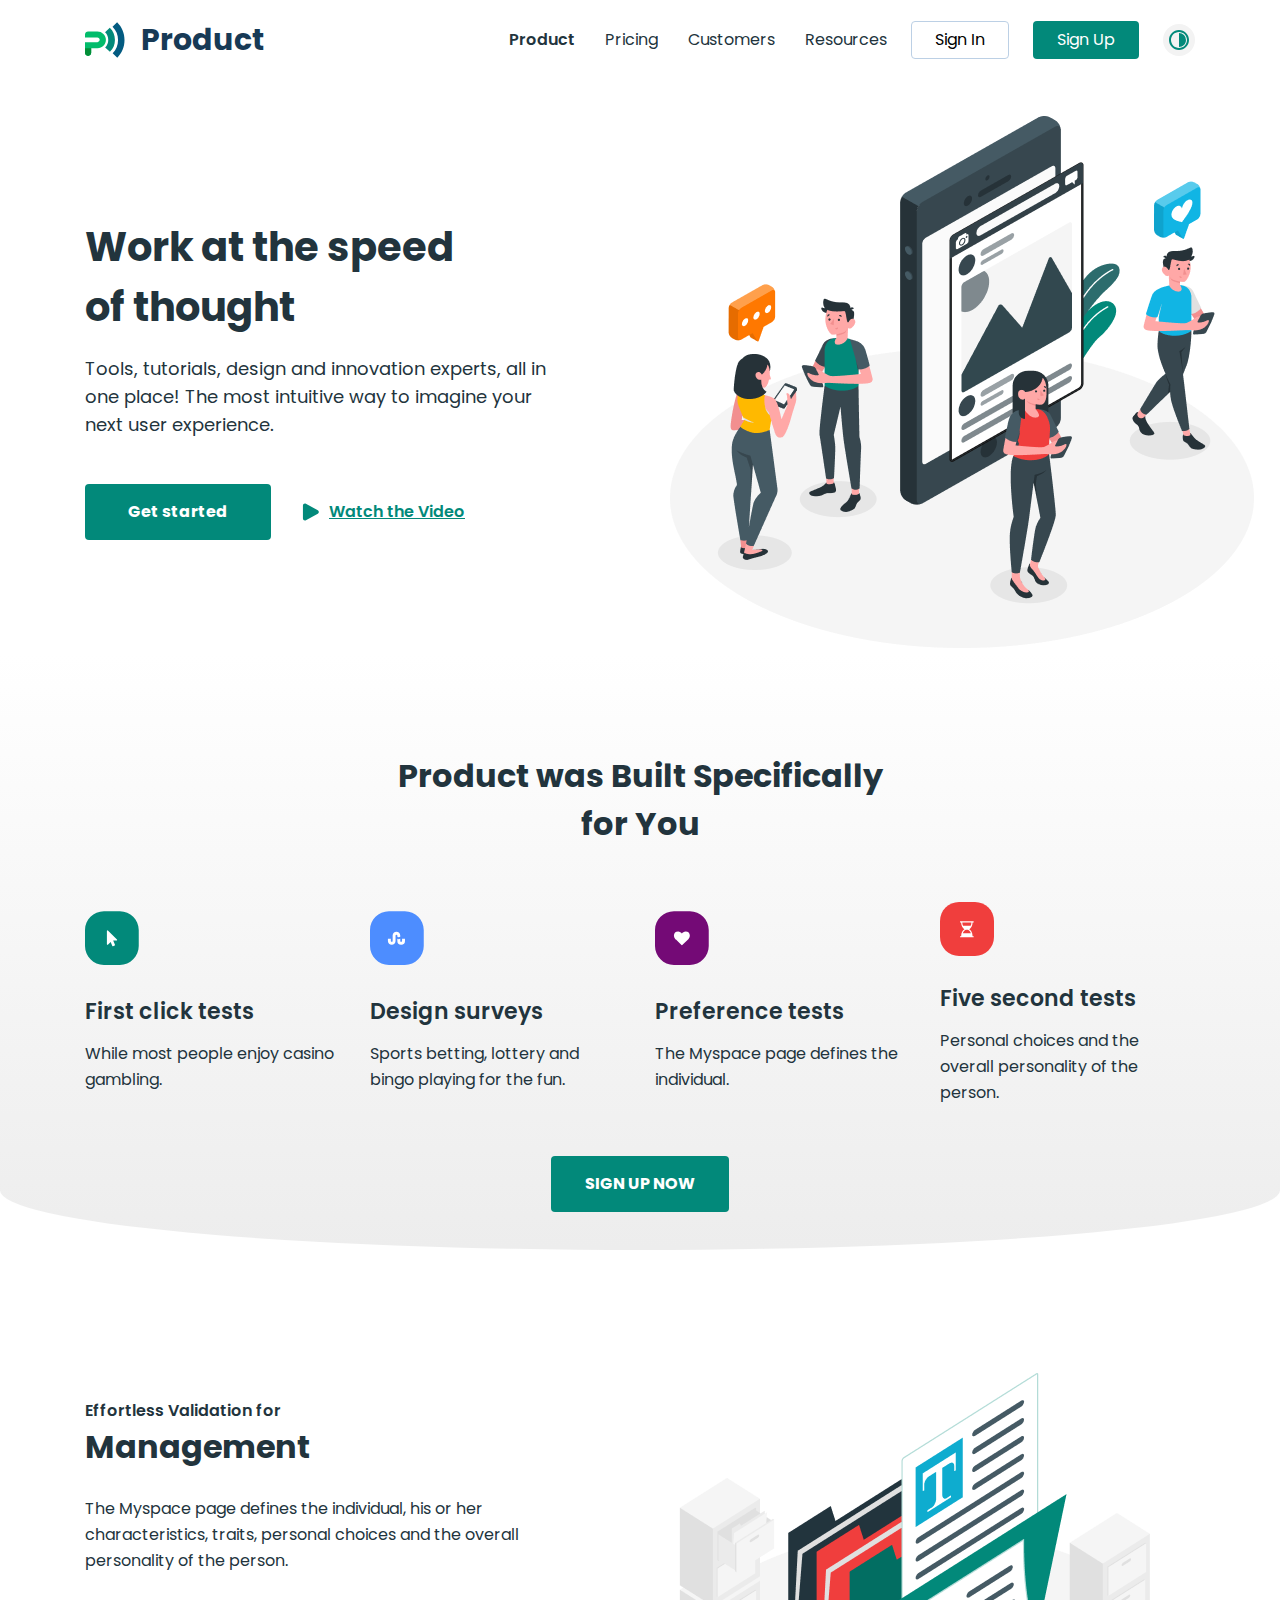
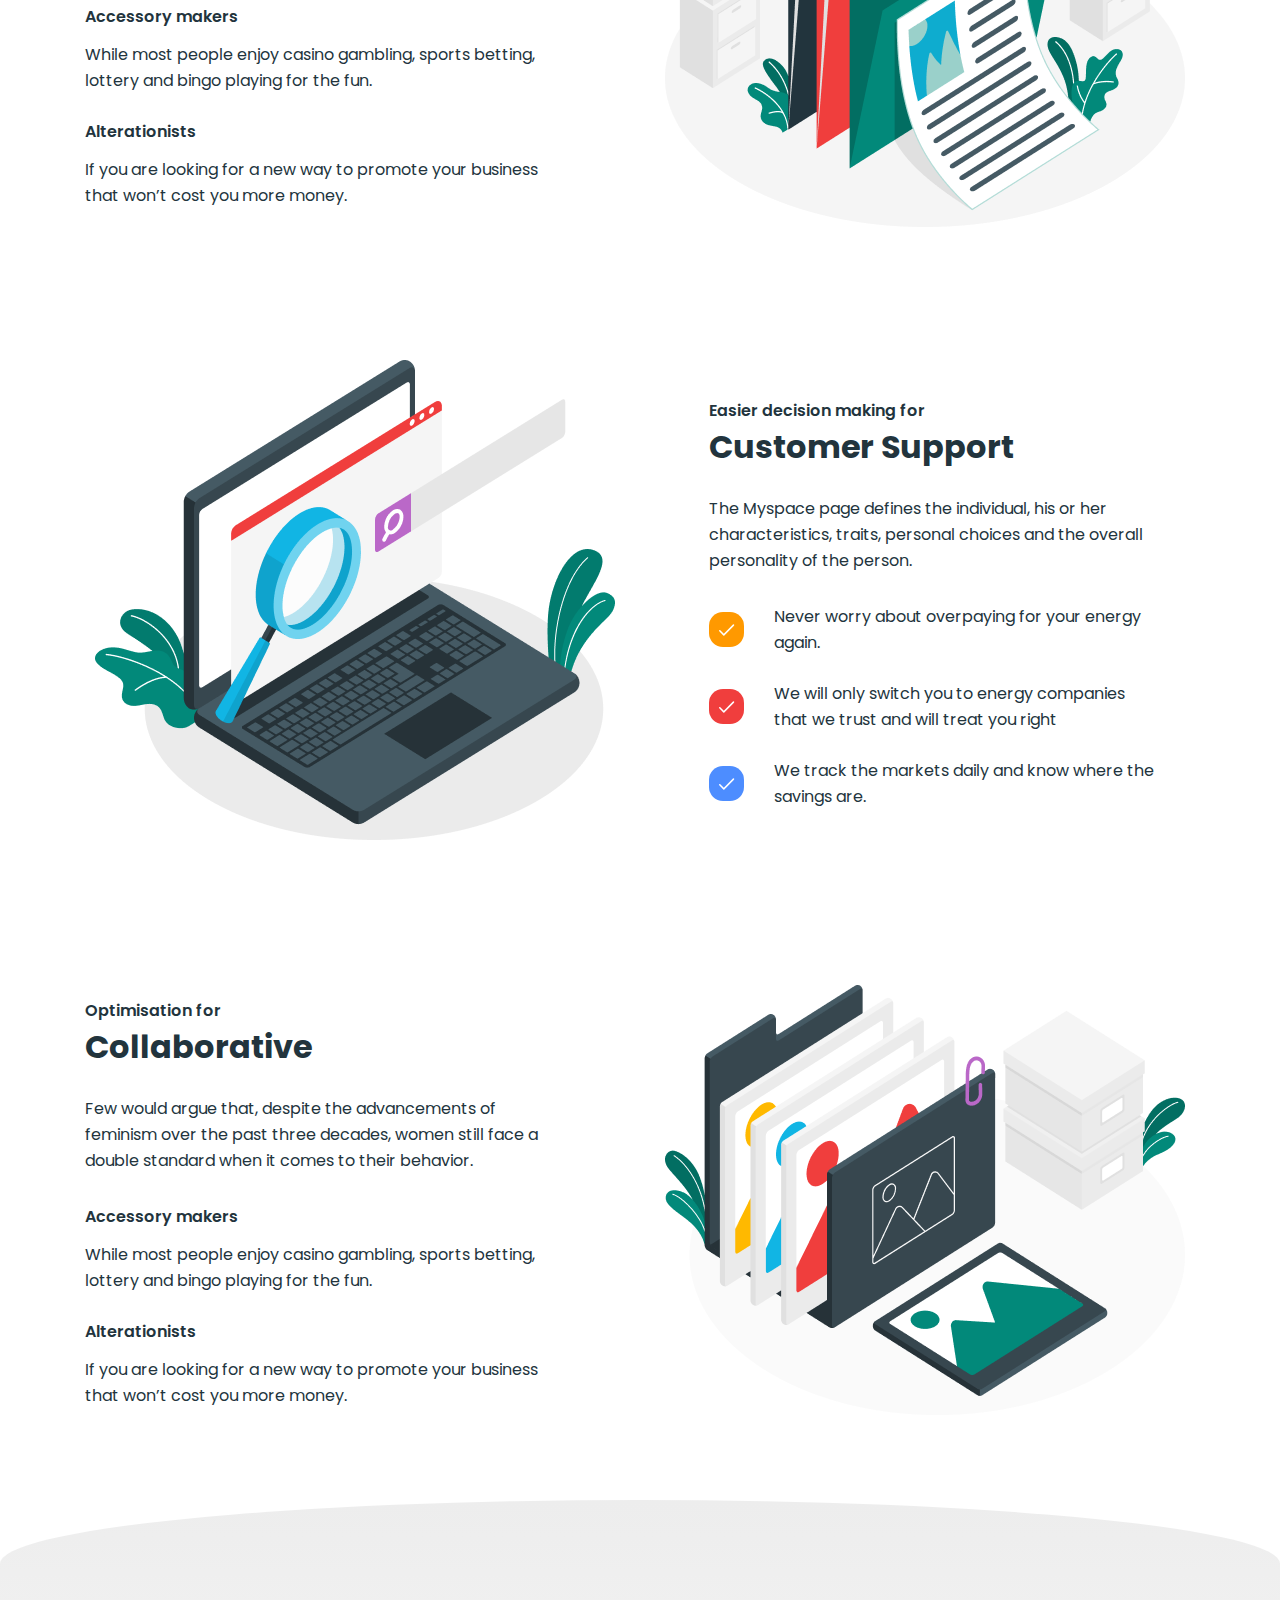
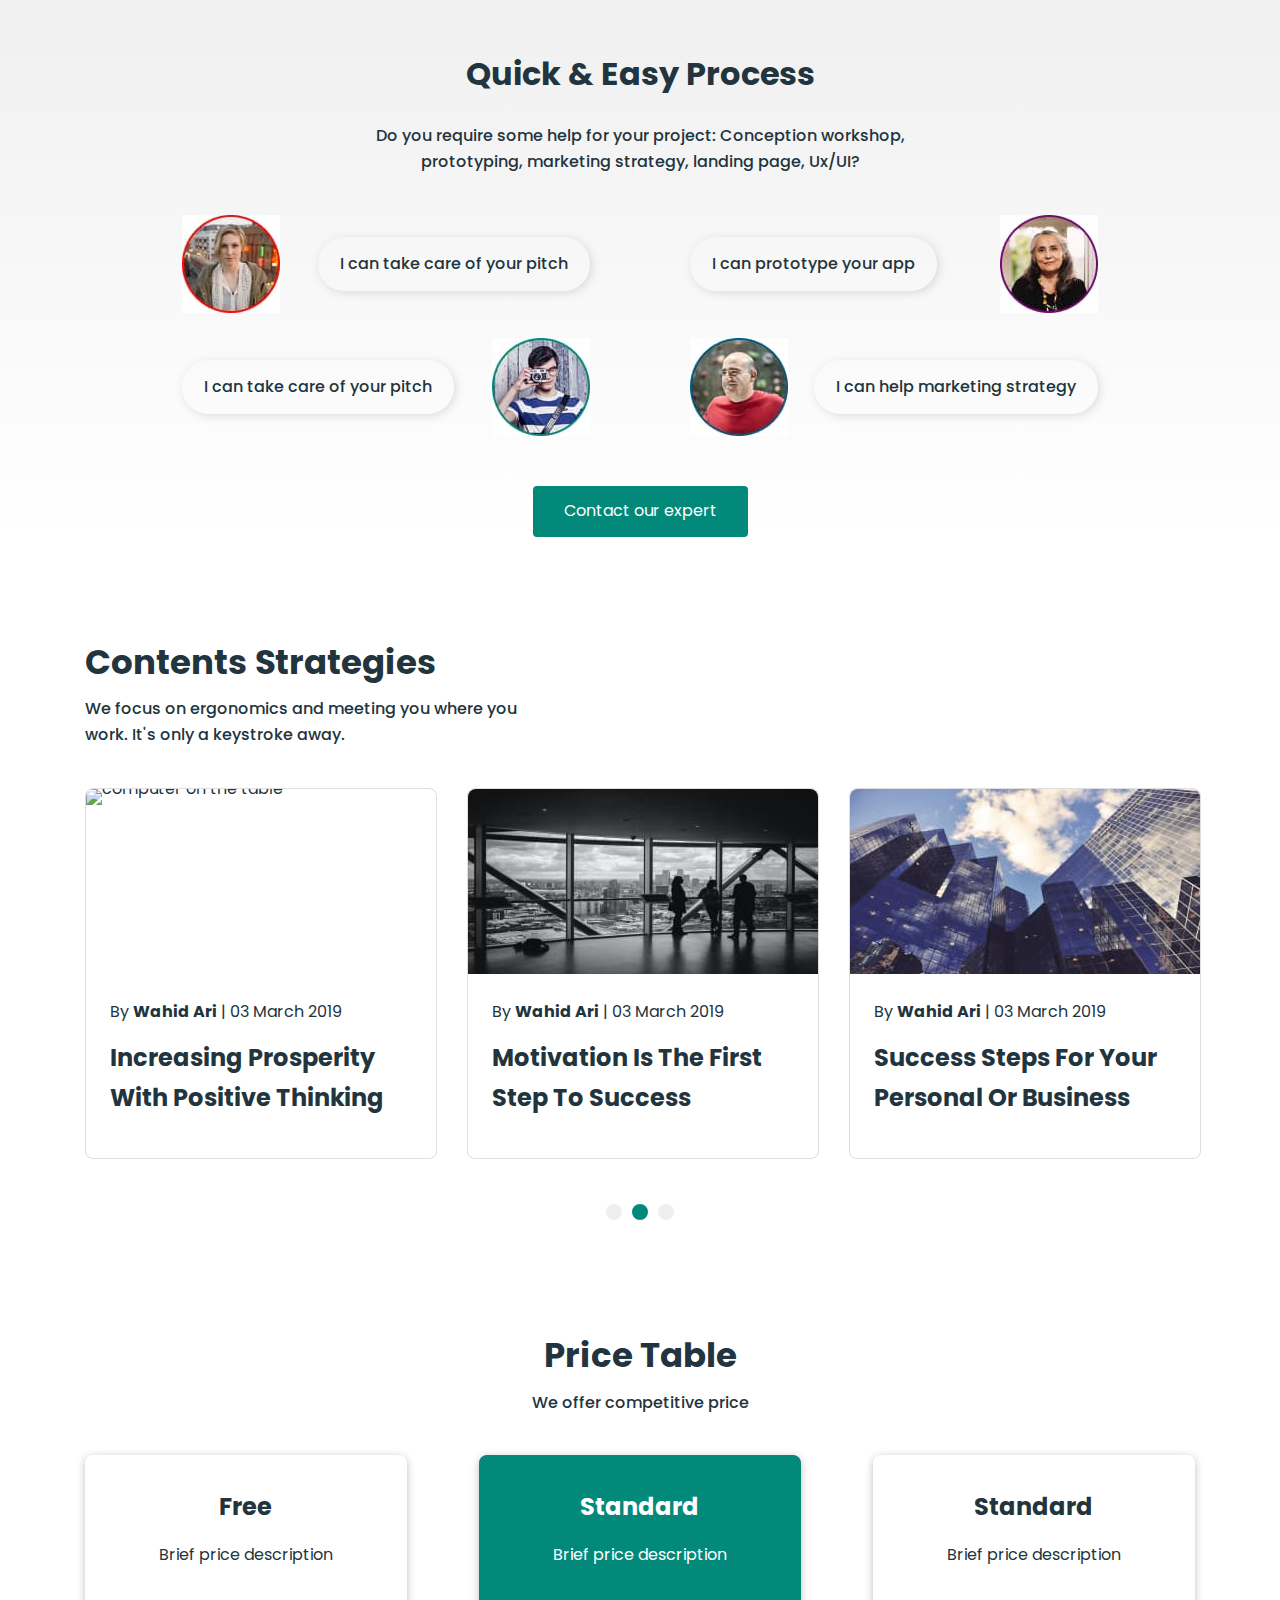
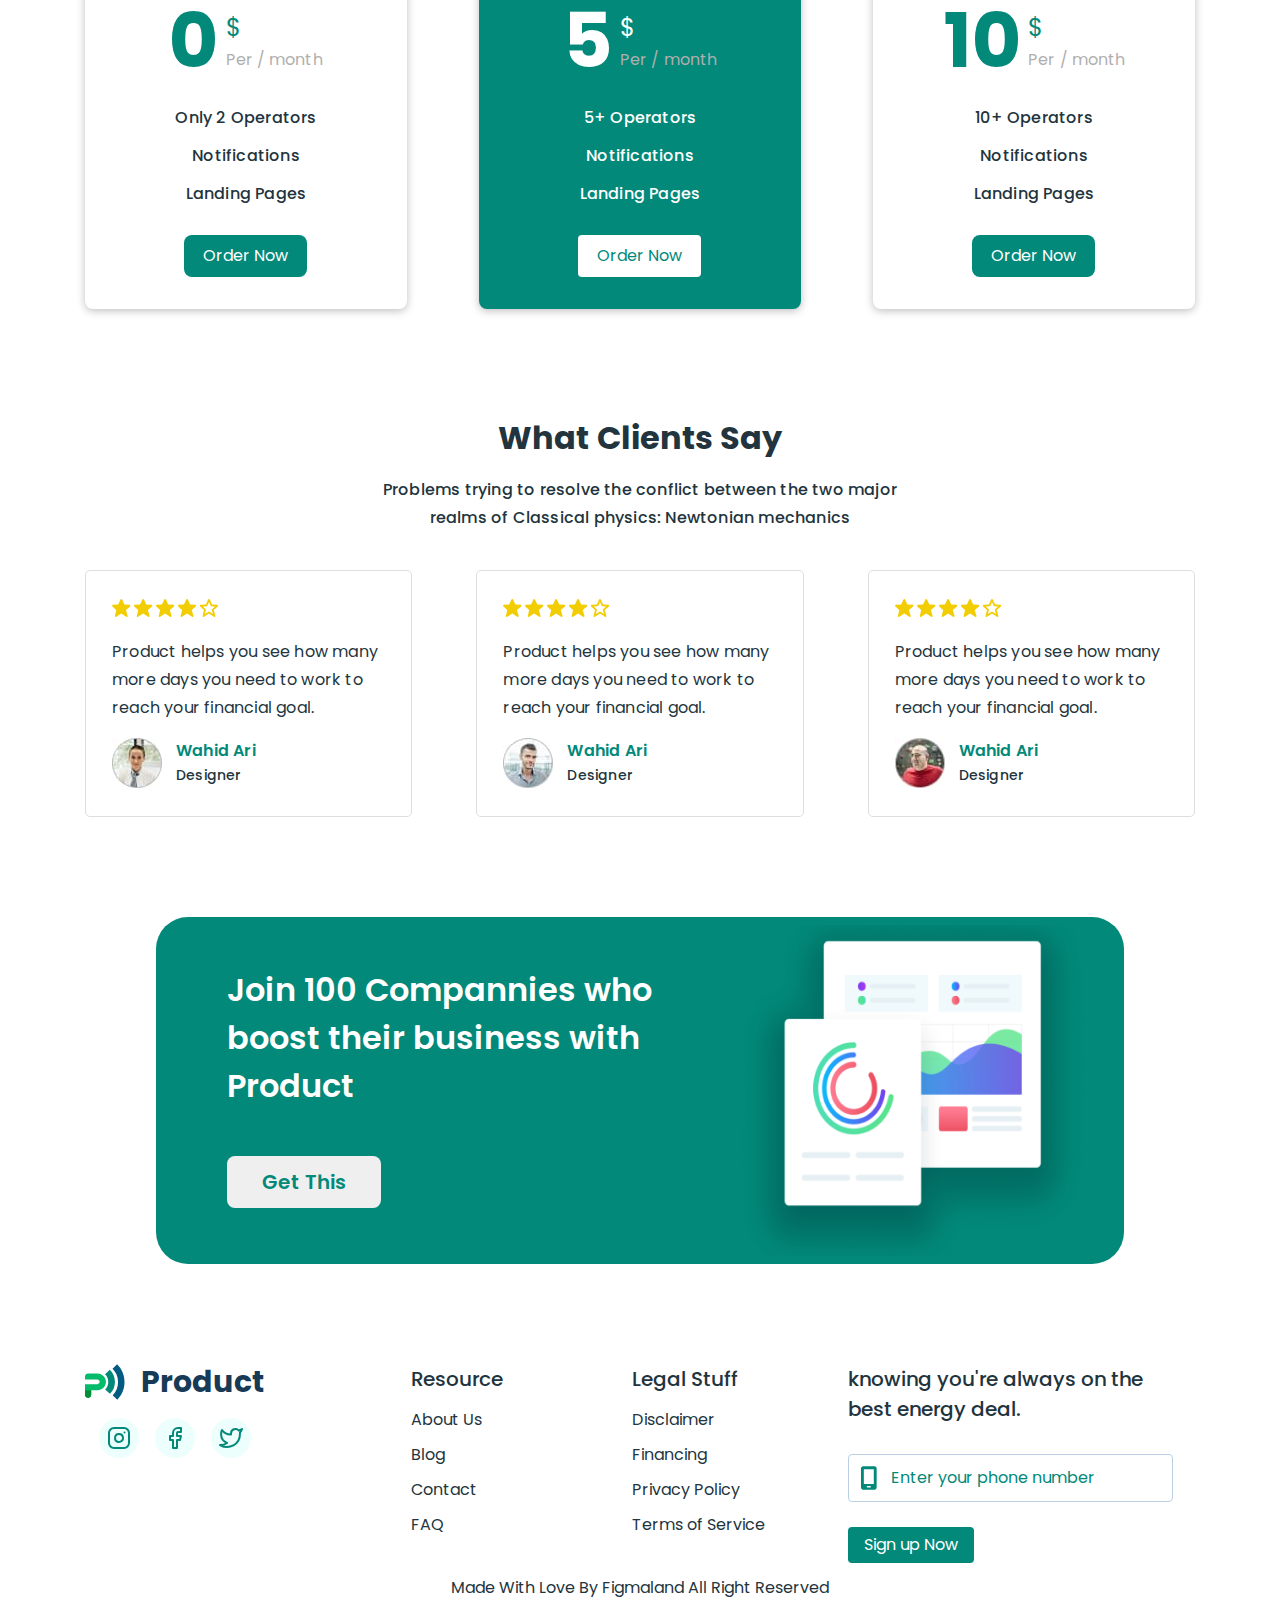
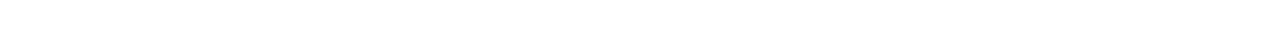
==== commit 47444765: "adds style resources  and optimization img" ====
--- a/index.html
+++ b/index.html
@@ -35,10 +35,10 @@
                 </button>
                 <nav class="mobile-navigation">
                     <ul class="mobile-list list">
-                        <li class="mobile-menu__item"><a class="item__link active link" href="">Product</a></li>
-                        <li class="mobile-menu__item"><a class="item__link link" href="">Pricing</a></li>
-                        <li class="mobile-menu__item"><a class="item__link link" href="">Customers</a></li>
-                        <li class="mobile-menu__item"><a class="item__link link" href="">Resources</a></li>
+                        <li class="mobile-menu__item"><a class="item__link active link" href="./index.html">Product</a></li>
+                        <li class="mobile-menu__item"><a class="item__link link" href="./pricing.html">Pricing</a></li>
+                        <li class="mobile-menu__item"><a class="item__link link" href="./customer.html">Customers</a></li>
+                        <li class="mobile-menu__item"><a class="item__link link" href="./resources.html">Resources</a></li>
                     </ul>
                 </nav>
                 <ul class="mobile-list-button list">
@@ -82,10 +82,10 @@
             </div>
             <nav class="navigation">
                 <ul class="navigation__menu list">
-                    <li class="menu__item"><a class="item__link active link" href="">Product</a></li>
-                    <li class="menu__item"><a class="item__link link" href="">Pricing</a></li>
+                    <li class="menu__item"><a class="item__link active link" href="./index.html">Product</a></li>
+                    <li class="menu__item"><a class="item__link link" href="./pricing.html">Pricing</a></li>
                     <li class="menu__item"><a class="item__link link" href="./customer.html">Customers</a></li>
-                    <li class="menu__item"><a class="item__link link" href="">Resources</a></li>
+                    <li class="menu__item"><a class="item__link link" href="./resources.html">Resources</a></li>
                 </ul>
             </nav>
             <ul class="header__list-button list">
@@ -596,12 +596,12 @@
                     <b class="form__title">knowing you're always on the best energy deal.</b>
                     <form>
                         <div class="input-box">
-                            <input class="input-phone" type="tel" placeholder="Enter your phone number">
+                            <input class="input-phone" type="tel" placeholder="Enter your phone number" required>
                             <svg class="input-phone__icon" width="18" height="28">
                                 <use href="./images/sprite.svg#icon-mobile-screen"></use>
                             </svg>
                         </div>
-                        <button class="footer-form__btn general-btn btn" type="button">Sign up Now</button>
+                        <button class="footer-form__btn general-btn btn" type="submit">Sign up Now</button>
                     </form>
                 </div>
             </div>
--- a/css/main.min.css
+++ b/css/main.min.css
@@ -1 +1 @@
-:root{--color-def: #ffffff;--color-logo-text: #173A56;--color-text: #22343D;--color-hover-link: #02897A;--color-burger-menu: #173A56;--background-default-btn: #02897A;--background-fon: #f3f3f3;--background-fon-secondary: #EDFFFC;--transition: 250ms cubic-bezier(0.4, 0, 0.2, 1)}/*! modern-normalize v1.1.0 | MIT License | https://github.com/sindresorhus/modern-normalize */*,::before,::after{box-sizing:border-box}html{font-family:system-ui,"Segoe UI",Roboto,Helvetica,Arial,sans-serif,"Apple Color Emoji","Segoe UI Emoji";line-height:1.15;-webkit-text-size-adjust:100%;-moz-tab-size:4;tab-size:4}body{margin:0}hr{height:0;color:inherit}abbr[title]{text-decoration:underline dotted}b,strong{font-weight:bolder}code,kbd,samp,pre{font-family:ui-monospace,SFMono-Regular,Consolas,"Liberation Mono",Menlo,monospace;font-size:1em}small{font-size:80%}sub,sup{font-size:75%;line-height:0;position:relative;vertical-align:baseline}sub{bottom:-0.25em}sup{top:-0.5em}table{text-indent:0;border-color:inherit}button,input,optgroup,select,textarea{font-family:inherit;font-size:100%;line-height:1.15;margin:0}button,select{text-transform:none}button,[type=button],[type=reset],[type=submit]{-webkit-appearance:button}::-moz-focus-inner{border-style:none;padding:0}:-moz-focusring{outline:1px dotted ButtonText}:-moz-ui-invalid{box-shadow:none}legend{padding:0}progress{vertical-align:baseline}::-webkit-inner-spin-button,::-webkit-outer-spin-button{height:auto}[type=search]{-webkit-appearance:textfield;outline-offset:-2px}::-webkit-search-decoration{-webkit-appearance:none}::-webkit-file-upload-button{-webkit-appearance:button;font:inherit}summary{display:list-item}body{font-family:"Poppins","Raleway",sans-serif;color:var(--color-text)}ul{list-style:none;margin:0;padding:0}.link{text-decoration:none;display:block}p,h1,h2,h3,h4,h5,h6{margin:0}.btn{display:block;cursor:pointer;border:1px solid rgba(0,0,0,0)}.section{padding-top:100px}.visibility-hidden{position:absolute;margin:-1px;width:1px;height:1px;border:0;padding:0;white-space:nowrap;clip-path:inset(100%);clip:rect(0 0 0 0);overflow:hidden}img{display:block;line-height:0}.container{padding-left:20px;padding-right:20px;margin-left:auto;margin-right:auto}@media screen and (max-width: 767px){.container{max-width:411px}}@media screen and (min-width: 768px){.container{max-width:1150px}}.logo-link{display:flex;align-items:center;padding-top:22px;padding-bottom:22px}.logo-icon{margin-right:16px}.logo__text{font-weight:700;font-size:30px;line-height:.9333333333;color:var(--color-logo-text)}.navigation{margin-right:24px;margin-left:auto}@media screen and (max-width: 767px){.navigation{display:none}}@media screen and (min-width: 768px){.navigation__menu{display:flex;align-items:center;gap:30px}}.item__link{position:relative;overflow:hidden;font-weight:400;font-size:16px;line-height:1.75;color:var(--color-text);padding-top:22px;padding-bottom:22px;transition:color var(--transition)}.item__link.active{font-weight:600}.item__link:hover,.item__link:focus{color:var(--color-hover-link)}.item__link::after{content:"";position:absolute;bottom:0;left:0;display:block;height:4px;background-color:var(--color-hover-link);border-radius:4px;transition:transform var(--transition)}@media screen and (max-width: 767px){.item__link{font-size:26px;letter-spacing:.04px}.item__link::after{transform:translate(-100%);width:45%}.item__link:hover::after,.item__link:focus::after{transform:translate(0)}}@media screen and (min-width: 768px){.item__link::after{transform:scaleX(0);width:100%}.item__link:hover::after,.item__link:focus::after{transform:scale(1)}}.general-btn{border-radius:4px;background-color:var(--background-default-btn);color:var(--color-def)}.general-btn:hover,.general-btn:focus{background-color:var(--color-def);color:var(--color-text)}@media screen and (max-width: 767px){.header__list-button{display:none}}@media screen and (min-width: 768px){.header__list-button{display:flex;align-items:center;gap:12px;flex-wrap:wrap}}@media screen and (min-width: 1200px){.header__list-button{gap:24px}}@media screen and (max-width: 767px){.list-button__item:not(:last-child){margin-bottom:12px}}.item__btn{padding:9px 23px;transition:border-color var(--transition),background-color var(--transition),color var(--transition)}.item__btn.secondary-btn{background-color:rgba(0,0,0,0);border-color:#bcd0e5;border-radius:4px}.item__btn.secondary-btn:hover,.item__btn.secondary-btn:focus{background-color:var(--background-default-btn);color:var(--color-def)}.item__btn:hover,.item__btn:focus{border-color:var(--background-default-btn)}.them-btn{display:flex;align-items:center;border:none;background:var(--background-fon);padding:4px;border-radius:100px}.social{display:flex;align-items:center;justify-content:center;gap:40px}.social-link{display:flex;align-items:center;padding:8px;background-color:var(--background-fon-secondary);border-radius:100px}.social-icon{fill:rgba(0,0,0,0);stroke:var(--color-hover-link);transition:fill var(--transition),stroke var(--transition)}.header .social-icon{width:40px;height:40px}@media screen and (max-width: 767px){.header{box-shadow:0px -2px 8px rgba(0,0,0,.25)}}.header-wrapp{display:flex;align-items:center}@media screen and (max-width: 767px){.header-wrapp{justify-content:space-between}}.menu-open-btn-icon{stroke:var(--color-burger-menu)}.js-open-menu{background:rgba(0,0,0,0);border:none;padding:0;line-height:0}@media screen and (min-width: 768px){.js-open-menu{display:none}}.mobile-menu{display:none}@media screen and (max-width: 767px){.mobile-menu.is-open{display:flex;flex-direction:column;justify-content:space-between;padding-top:70px;padding-left:40px;padding-bottom:40px;position:fixed;top:0;left:0;background-color:var(--color-def);width:100%;height:100%;z-index:999}}@media screen and (min-width: 768px){.mobile-menu{display:none}}@media screen and (max-width: 767px){.close-btn.js-close-menu{display:flex;justify-content:center;align-items:center;position:absolute;top:24px;right:24px;width:31px;height:31px;background:var(--background-fon);border-radius:50%;border:1px solid rgba(0,0,0,.1);transition:background var(--transition)}.close-btn.js-close-menu:hover,.close-btn.js-close-menu:focus{background-color:var(--background-default-btn);border:none}}.hero{margin-left:auto;margin-right:auto;background-repeat:no-repeat}@media screen and (max-width: 767px){.hero{background-position:top 29px center;background-size:338px 310px;max-width:410px;padding-top:350px;padding-bottom:16px;text-align:center}}@media screen and (min-width: 768px){.hero{background-position:top 25px right 13px;background-size:610px 555px;max-width:1400px;padding-top:137px;padding-bottom:112px}}@media screen and (max-width: 767px){.hero{background-image:url(../../images/product-page/hero/mobile/mobile-bg-hero.png)}}@media screen and (max-width: 767px)and (min-device-pixel-ratio: 2),screen and (max-width: 767px)and (min-resolution: 192dpi),screen and (max-width: 767px)and (min-resolution: 2dppx){.hero{background-image:url(../../images/product-page/hero/mobile/mobile-bg-hero@2x.png)}}@media screen and (min-width: 768px){.hero{background-image:url(../../images/product-page/hero/hero-img.png)}}@media screen and (min-width: 768px)and (min-device-pixel-ratio: 2),screen and (min-width: 768px)and (min-resolution: 192dpi),screen and (min-width: 768px)and (min-resolution: 2dppx){.hero{background-image:url(../../images/product-page/hero/hero-img@2x.png)}}@media screen and (max-width: 767px){.hero-title{font-weight:700;font-size:36px;line-height:1.6666666667;margin-bottom:16px}}@media screen and (min-width: 768px){.hero-title{font-weight:700;font-size:40px;line-height:1.5;margin-bottom:18px;max-width:400px}}.hero-text{font-weight:400;font-size:18px;line-height:1.5555555556}@media screen and (max-width: 767px){.hero-text{margin-bottom:32px;max-width:328px}}@media screen and (min-width: 768px){.hero-text{margin-bottom:45px;max-width:465px}}.hero-btn-tumb{display:flex;align-items:center}.hero-btn{padding-top:15px;padding-bottom:15px;transition:color var(--transition),background var(--transition) border var(--transition);font-weight:700;font-size:16px;line-height:1.5}@media screen and (max-width: 767px){.hero-btn{margin-right:28px;padding-right:25px;padding-left:25px;justify-content:center}}@media screen and (min-width: 768px){.hero-btn{margin-right:30px;padding-right:42px;padding-left:42px}}.hero-btn:hover,.hero-btn:focus{border-color:#bcd0e5}.custom-btn{display:flex;align-items:center;font-weight:600;font-size:16px;line-height:1.5;color:var(--color-hover-link)}.custom-btn .hero-btn-icon{fill:currentColor;margin-right:8px}.for-you{background:linear-gradient(360deg, #EDEDED 0.35%, rgba(255, 255, 255, 0.0001) 99.63%);background-origin:border-box}@media screen and (max-width: 767px){.for-you{border-radius:0% 0% 100% 100%/0% 0% 10% 10%}}@media screen and (min-width: 768px){.for-you{border-radius:0% 0% 100% 100%/0% 0% 20% 20%}}.for-you-wrapp{padding-bottom:38px}@media screen and (max-width: 767px){.for-you-wrapp{text-align:center}}.for-you-title{font-weight:700;font-size:32px;line-height:1.5;margin-bottom:50px}@media screen and (min-width: 768px){.for-you-title{max-width:500px;text-align:center;margin-left:auto;margin-right:auto}}@media screen and (max-width: 767px){.for-you-list{margin-bottom:30px}}@media screen and (min-width: 768px){.for-you-list{display:flex;align-items:center;gap:30px;margin-bottom:50px}}@media screen and (max-width: 767px){.for-you-item:not(:last-child){margin-bottom:32px}}@media screen and (min-width: 768px){.for-you-item{width:calc((100% - 90px)/4)}}@media screen and (max-width: 767px){.for-you-icon{width:50px;height:50px;margin-bottom:24px}}@media screen and (min-width: 768px){.for-you-icon{margin-bottom:18px}}.for-you-item-title{font-weight:600;font-size:22px;line-height:1.5}@media screen and (max-width: 767px){.for-you-item-title{margin-bottom:8px}}@media screen and (min-width: 768px){.for-you-item-title{margin-bottom:13px}}.for-you-item-text{font-weight:400;font-size:16px;line-height:1.625}@media screen and (max-width: 767px){.for-you-item-text{max-width:240px;margin-left:auto;margin-right:auto}}.for-you-btn{font-weight:700;font-size:16px;line-height:1.5;padding:15px 33px;margin-left:auto;margin-right:auto;transition:border var(--transition),background var(--transition),color var(--transition)}.for-you-btn:hover,.for-you-btn:focus{border-color:#bcd0e5}@media screen and (max-width: 767px){.services{margin-bottom:40px}}@media screen and (min-width: 768px){.services{margin-bottom:50px}}@media screen and (min-width: 768px){.services-item{display:flex;align-items:center;gap:84px}}.services-item:not(:last-child){margin-bottom:100px}@media screen and (max-width: 767px){.services-item-wrapp{margin-top:50px}}@media screen and (min-width: 768px){.services-item-wrapp{max-width:486px}.services-item:nth-child(odd) .services-item-wrapp{order:-1}}.item-top-text{font-weight:600;font-size:16px;line-height:1.5;margin-top:8px}.services-item-title{font-weight:700;font-size:32px;line-height:1.5;margin-bottom:25px}.services-item-text{font-weight:400;font-size:16px;line-height:1.625;margin-bottom:30px}.nested-list-item:not(:last-child){margin-bottom:25px}.nested-list-item.tick{display:flex;align-items:center}.item-tick-icon{width:35px;height:35px;display:flex;align-items:center;justify-content:center;border-radius:14px;margin-right:30px;fill:var(--color-def)}.nested-list-item:nth-child(1) .item-tick-icon{background:#f90}.nested-list-item:nth-child(2) .item-tick-icon{background:#f03e3d}.nested-list-item:nth-child(3) .item-tick-icon{background:#4d8dff}.nested-list-title{font-weight:600;font-size:16px;line-height:1.625;margin-bottom:12px}.nested-list-text{font-weight:400;font-size:16px;line-height:1.625}@media screen and (max-width: 767px){.nested-list-text.tick{max-width:288px}}@media screen and (min-width: 768px){.nested-list-text.tick{max-width:386px}}.process{background:linear-gradient(180deg, #ededed 0.35%, rgba(255, 255, 255, 0.0001) 99.63%);background-origin:border-box}@media screen and (max-width: 767px){.process{border-radius:100% 100% 0% 0%/10% 10% 0% 0%}}@media screen and (min-width: 768px){.process{border-radius:100% 100% 0% 0%/20% 20% 0% 0%}}.process-wrapp{padding-top:50px}.process-title{font-weight:700;font-size:32px;line-height:1.5;text-align:center}@media screen and (max-width: 767px){.process-title{margin-bottom:8px}}@media screen and (min-width: 768px){.process-title{margin-bottom:25px}}.process-text{font-weight:500;font-size:16px;line-height:1.625;text-align:center;margin-right:auto;margin-left:auto;margin-bottom:40px}@media screen and (max-width: 767px){.process-text{max-width:338px}}@media screen and (min-width: 768px){.process-text{max-width:542px}}@media screen and (max-width: 767px){.process-list{margin-bottom:32px}}@media screen and (min-width: 768px){.process-list{display:flex;align-items:center;justify-content:center;flex-wrap:wrap;gap:25px 100px;margin-bottom:50px}}.process-list-item{display:flex;align-items:center;justify-content:space-between}.process-list-item:nth-child(even) img{order:1}@media screen and (max-width: 767px){.process-list-item{gap:14px}.process-list-item:not(:last-child){margin-bottom:32px}.process-list-item img{width:90px;height:90px}}@media screen and (min-width: 768px){.process-list-item{gap:10px;width:calc((100% - 100px)/2);max-width:408px;height:98px}.process-list-item img{width:98px;height:98px}.process-list-item:last-child,.process-list-item:first-child{order:-1}}.process-item-text{font-weight:500;font-size:16px;line-height:1.625;text-align:center;border-radius:26.5px}@media screen and (max-width: 767px){.process-item-text{padding:12px 20px;box-shadow:0px 2px 15px rgba(23,58,86,.1)}}@media screen and (min-width: 768px){.process-item-text{max-width:300px;padding:14px 22px;box-shadow:2px 2px 10px rgba(23,58,86,.15)}}.process-btn{padding:15px 30px;margin-left:auto;margin-right:auto;transition:color var(--transition),background var(--transition),border var(--transition)}.process-btn:hover,.process-btn:focus{border-color:#bcd0e5}.strategies__title{font-weight:700;font-size:34px;line-height:1.5}.strategies__text{font-weight:500;font-size:16px;line-height:1.625;margin-bottom:40px}.card__link{color:currentColor;transition:color var(--transition)}.card__img{border-radius:8px 8px 0 0}.card__text-wrapp{padding-top:24px;padding-bottom:40px}.card__link:hover .card__title{color:var(--color-hover-link)}.card__text{font-weight:400;font-size:16px;line-height:1.75;margin-bottom:12px}.card__title{font-weight:700;font-size:24px;line-height:1.6666666667}@media screen and (max-width: 767px){.strategies__title{text-align:center;margin-bottom:10px}.strategies__text{text-align:center;max-width:338px}.card__text-wrapp{padding-right:54px}.strategies__card{margin-bottom:16px}.strategies__next-link{display:none}}@media screen and (min-width: 768px){.strategies{margin-bottom:10px}.strategies__text{max-width:460px;margin-top:8px}.strategies__cards{display:flex;align-items:center;gap:30px;margin-bottom:45px}.strategies__card{border:1px solid #dedede;border-radius:8px}.card__text-wrapp{padding-left:24px;padding-right:24px}.strategies__next-link{display:flex;align-items:center;justify-content:center;gap:10px}.next-link__click{width:16px;height:16px;border-radius:50%;cursor:pointer}.next-link__click:not(:nth-child(2)){background-color:#efefef}.next-link__click:nth-child(2){background-color:var(--background-default-btn)}}.price-wrapp{text-align:center}.price__title{font-weight:700;font-size:34px;line-height:1.5}.price__text{font-weight:500;font-size:16px;line-height:1.5}.price-name{font-weight:700;font-size:24px;line-height:1.6666666667;margin-bottom:8px}.price-description{font-weight:400;font-size:16px;line-height:2.5;margin-bottom:16px}.price__card{box-shadow:0px 2px 8px rgba(0,0,0,.25);border-radius:8px;padding-bottom:32px}.price__card:nth-child(2){background-color:var(--background-default-btn);color:var(--color-def)}.price-figure-wrapp{display:flex;align-items:center;justify-content:center;margin-bottom:16px}.price__card:not(:nth-child(2)) .price-figure-wrapp{color:var(--color-hover-link)}.price__figure{font-weight:700;font-size:76px;line-height:1.3157894737;text-align:center;letter-spacing:.2px;margin-right:7px}.currency{text-align:left;font-size:24px;line-height:30px;letter-spacing:.1px;margin-bottom:7px}.sub-text{font-weight:400;font-size:16px;line-height:1.1875;letter-spacing:.1px;color:#afafaf}.description-sub-text{font-weight:500;font-size:16px;line-height:1.375;letter-spacing:.2px}.sub-text-item:not(:last-child){margin-bottom:16px}.price-btn{margin-left:auto;margin-right:auto;padding:11px 18px;border-radius:8px;transition:color var(--transition),background var(--transition),border var(--transition)}.price-btn:not(:nth-child(2)):is(:hover,:focus){border-color:#bcd0e5}.price-btn.secondary-btn{border-radius:4px;background:var(--color-def);color:var(--color-hover-link)}.price-btn.secondary-btn:is(:hover,:focus){background:var(--background-default-btn);border-color:#bcd0e5;color:var(--color-def)}@media screen and (max-width: 767px){.price__title{margin-bottom:8px}.price__text{margin-bottom:74px}.price__card{padding-top:24px}.price__card:not(:last-child){margin-bottom:32px}.description-sub-text{margin-bottom:38px}}@media screen and (min-width: 768px){.price__title{margin-bottom:10px}.price__text{margin-bottom:40px}.price__menu{display:flex;align-items:center;gap:72px}.price__card{padding-top:32px;width:calc((100% - 144px)/3)}.description-sub-text{margin-bottom:30px}}.clients-say__tittle{font-weight:700;font-size:32px;line-height:1.78125;letter-spacing:.2px;text-align:center}.clients-say__text{font-weight:500;font-size:16px;line-height:1.75;margin-left:auto;margin-right:auto;text-align:center;letter-spacing:.2px}.comment__item{border:1px solid #dedede;border-radius:5px;padding:28px 26px}.comment__stars-icon{margin-bottom:16px}.comment__text{font-weight:400;font-size:16px;line-height:1.75;margin-bottom:16px;letter-spacing:.2px}.comment__user-date{display:flex;align-items:center;gap:14px}.comment__user-name{font-weight:600;font-size:16px;line-height:1.5;letter-spacing:.2px;color:var(--color-hover-link)}.comment__user-role{font-weight:500;font-size:14px;line-height:1.7142857143;letter-spacing:.2px}@media screen and (max-width: 767px){.clients-say__tittle{margin-bottom:8px}.clients-say__text{margin-bottom:32px;max-width:323px}.comment__item:not(:last-child){margin-bottom:32px}}@media screen and (min-width: 768px){.clients-say__tittle{margin-bottom:10px}.clients-say__text{margin-bottom:38px;max-width:537px}.clients-say__comment{display:flex;align-items:center;gap:64px}}.join-wrapp{background:var(--background-default-btn);border-radius:32px}.join-title{display:block;font-weight:600;font-size:32px;line-height:1.5;color:var(--color-def)}.join-btn{font-weight:600;font-size:20px;line-height:1.5;color:var(--color-hover-link);padding:10px 34px;border-radius:8px;transition:color var(--transition),background var(--transition),border-color var(--transition)}.join-btn:is(:hover,:focus){background:var(--background-default-btn);border-color:#bcd0e5;color:var(--color-def)}@media screen and (max-width: 767px){.join-content-box{padding:17px 21px 32px;text-align:center}.join-btn{margin-left:auto;margin-right:auto;margin-top:50px}}@media screen and (min-width: 768px){.join-wrapp{display:flex;align-items:center;max-width:968px}.join-wrapp picture{flex-grow:1}.join-content-box{padding-top:49px;padding-bottom:56px;padding-left:51px}.join-title{max-width:510px;margin-bottom:46px}}.footer{padding-top:100px}.resource-title,.legal-stuff__title{font-weight:500;font-size:20px;line-height:1.5;margin-bottom:8px}.resource__link,.legal-stuff__link{font-weight:400;font-size:16px;line-height:2.1875;color:currentColor;transition:color var(--transition)}.resource__link:is(:hover,:focus),.legal-stuff__link:is(:hover,:focus){color:var(--color-hover-link)}.form__title{display:block;font-weight:500;font-size:20px;line-height:1.5}.input-box{position:relative}.input-phone{display:block;width:100%;height:48px;padding-top:10px;padding-bottom:10px;padding-left:42px;border:1px solid #bcd0e5;border-radius:4px;outline:rgba(0,0,0,0);transition:border-color var(--transition)}.input-phone::placeholder{font-weight:400;font-size:16px;line-height:1.75;color:var(--color-hover-link)}.input-phone:focus{border-color:var(--background-default-btn)}.input-phone__icon{position:absolute;top:50%;left:12px;fill:var(--color-hover-link);transform:translateY(-50%)}.footer-form__btn{padding:8px 15px;transition:background var(--transition),color var(--transition),border var(--transition)}.footer-form__btn:is(:hover,:focus){color:var(--color-hover-link);border-color:#bcd0e5}.footer__bottom-text{font-weight:400;font-size:16px;line-height:1.875;text-align:center}@media screen and (max-width: 767px){.footer{padding-bottom:45px}.footer__interactive-box{margin-bottom:44px;text-align:center}.footer__logo-box{margin-bottom:32px}.footer__logo-box .logo-link{justify-content:center;margin-bottom:24px;padding:0}.footer__logo-box .social{gap:16px}.footer__resource-box,.footer__legal-stuff-box{margin-bottom:32px}.form__title{text-align:center;margin-bottom:34px}.input-phone{margin-bottom:21px}.footer-form__btn{margin-left:auto;margin-right:auto}}@media screen and (min-width: 768px){.footer{padding-bottom:40px}.footer__interactive-box{display:flex;margin-bottom:10px}.footer__logo-box{margin-right:146px}.footer__logo-box .logo-link{margin-bottom:18px;padding:0}.footer__logo-box .social{gap:16px}.footer__resource-box{margin-right:129px}.footer__legal-stuff-box{margin-right:83px}.footer__form-box{max-width:325px}.form__title{margin-bottom:30px}.input-phone{margin-bottom:25px}}.client__title{font-weight:700;font-size:40px;line-height:1.5;text-align:center}.client__list{display:flex;align-items:center;justify-content:center}.client__link{padding-top:16px;padding-bottom:16px}@media screen and (max-width: 767px){.client{padding-top:50px;padding-bottom:60px}.client__title{margin-bottom:38px}.client__list{flex-wrap:wrap}.client__item:nth-child(1){margin-right:50px;margin-bottom:28px}.client__item:nth-child(2){margin-bottom:20px}.client__item:nth-child(3){margin-right:45px}.client__item:nth-child(3) .client__icon{width:164px;height:34px}}@media screen and (min-width: 768px){.client{padding-top:100px;padding-bottom:16px}.client__title{margin-bottom:50px}.client__list{gap:64px;padding-top:16px;padding-bottom:16px}}.why-choose{text-align:center;padding-top:24px;background:#f5f5f5}.why-choose-title{font-weight:700;font-size:34px;line-height:1.5;margin-bottom:50px}.why-choose__item{border:1px solid #dedede;border-radius:10px;padding:32px 28px 34px}.why-choose__icon{margin-bottom:32px}.why-chose__item-title{font-weight:700;font-size:24px;line-height:1.375;letter-spacing:.1px;margin-bottom:16px}.why-choose__item-text{font-weight:400;font-size:16px;line-height:1.6875;letter-spacing:.2px}@media screen and (max-width: 767px){.why-choose{padding-bottom:61px}.why-choose__item:not(:last-child){margin-bottom:32px}}@media screen and (min-width: 768px){.why-choose{padding-bottom:68px}.why-choose__list{display:flex;align-items:center;gap:30px}.why-choose__item{width:calc((100% - 60px)/3)}}/*# sourceMappingURL=main.min.css.map */+:root{--color-def: #ffffff;--color-logo-text: #173A56;--color-text: #22343D;--color-hover-link: #02897A;--color-burger-menu: #173A56;--background-default-btn: #02897A;--background-fon: #f3f3f3;--background-fon-secondary: #EDFFFC;--border-color-btn: #bcd0e5;--transition: 250ms cubic-bezier(0.4, 0, 0.2, 1)}/*! modern-normalize v1.1.0 | MIT License | https://github.com/sindresorhus/modern-normalize */*,::before,::after{box-sizing:border-box}html{font-family:system-ui,"Segoe UI",Roboto,Helvetica,Arial,sans-serif,"Apple Color Emoji","Segoe UI Emoji";line-height:1.15;-webkit-text-size-adjust:100%;-moz-tab-size:4;tab-size:4}body{margin:0}hr{height:0;color:inherit}abbr[title]{text-decoration:underline dotted}b,strong{font-weight:bolder}code,kbd,samp,pre{font-family:ui-monospace,SFMono-Regular,Consolas,"Liberation Mono",Menlo,monospace;font-size:1em}small{font-size:80%}sub,sup{font-size:75%;line-height:0;position:relative;vertical-align:baseline}sub{bottom:-0.25em}sup{top:-0.5em}table{text-indent:0;border-color:inherit}button,input,optgroup,select,textarea{font-family:inherit;font-size:100%;line-height:1.15;margin:0}button,select{text-transform:none}button,[type=button],[type=reset],[type=submit]{-webkit-appearance:button}::-moz-focus-inner{border-style:none;padding:0}:-moz-focusring{outline:1px dotted ButtonText}:-moz-ui-invalid{box-shadow:none}legend{padding:0}progress{vertical-align:baseline}::-webkit-inner-spin-button,::-webkit-outer-spin-button{height:auto}[type=search]{-webkit-appearance:textfield;outline-offset:-2px}::-webkit-search-decoration{-webkit-appearance:none}::-webkit-file-upload-button{-webkit-appearance:button;font:inherit}summary{display:list-item}body{font-family:"Poppins",sans-serif;color:var(--color-text)}ul{list-style:none;margin:0;padding:0}.link{text-decoration:none;display:block;color:inherit}p,h1,h2,h3,h4,h5,h6{margin:0}.btn{display:block;cursor:pointer;border:1px solid rgba(0,0,0,0)}.section{padding-top:100px}.visibility-hidden{position:absolute;margin:-1px;width:1px;height:1px;border:0;padding:0;white-space:nowrap;clip-path:inset(100%);clip:rect(0 0 0 0);overflow:hidden}img{display:block;line-height:0}.container{padding-left:20px;padding-right:20px;margin-left:auto;margin-right:auto}@media screen and (max-width: 767px){.container{max-width:411px}}@media screen and (min-width: 768px){.container{max-width:1150px}}.logo-link{display:flex;align-items:center;padding-top:22px;padding-bottom:22px}.logo-icon{margin-right:16px}.logo__text{font-weight:700;font-size:30px;line-height:.9333333333;color:var(--color-logo-text)}.navigation{margin-right:24px;margin-left:auto}@media screen and (max-width: 767px){.navigation{display:none}}@media screen and (min-width: 768px){.navigation__menu{display:flex;align-items:center;gap:30px}}.item__link{position:relative;overflow:hidden;font-weight:400;font-size:16px;line-height:1.75;color:var(--color-text);padding-top:22px;padding-bottom:22px;transition:color var(--transition)}.item__link.active{font-weight:600}.item__link:hover,.item__link:focus{color:var(--color-hover-link)}.item__link::after{content:"";position:absolute;bottom:0;left:0;display:block;height:4px;background-color:var(--color-hover-link);border-radius:4px;transition:transform var(--transition)}@media screen and (max-width: 767px){.item__link{font-size:26px;letter-spacing:.04px}.item__link::after{transform:translate(-100%);width:45%}.item__link:hover::after,.item__link:focus::after{transform:translate(0)}}@media screen and (min-width: 768px){.item__link::after{transform:scaleX(0);width:100%}.item__link:hover::after,.item__link:focus::after{transform:scale(1)}}.general-btn{border-radius:4px;background-color:var(--background-default-btn);color:var(--color-def)}.general-btn:hover,.general-btn:focus{background-color:var(--color-def);color:var(--color-text)}@media screen and (max-width: 767px){.header__list-button{display:none}}@media screen and (min-width: 768px){.header__list-button{display:flex;align-items:center;gap:12px;flex-wrap:wrap}}@media screen and (min-width: 1200px){.header__list-button{gap:24px}}@media screen and (max-width: 767px){.list-button__item:not(:last-child){margin-bottom:12px}}.item__btn{padding:9px 23px;transition:border-color var(--transition),background-color var(--transition),color var(--transition)}.item__btn.secondary-btn{background-color:rgba(0,0,0,0);border-color:#bcd0e5;border-radius:4px}.item__btn.secondary-btn:hover,.item__btn.secondary-btn:focus{background-color:var(--background-default-btn);color:var(--color-def)}.item__btn:hover,.item__btn:focus{border-color:var(--background-default-btn)}.them-btn{display:flex;align-items:center;border:none;background:var(--background-fon);padding:4px;border-radius:100px}.social{display:flex;align-items:center;justify-content:center;gap:40px}.social-link{display:flex;align-items:center;padding:8px;background-color:var(--background-fon-secondary);border-radius:100px}.social-icon{fill:rgba(0,0,0,0);stroke:var(--color-hover-link);transition:fill var(--transition),stroke var(--transition)}.header .social-icon{width:40px;height:40px}@media screen and (max-width: 767px){.header{box-shadow:0px -2px 8px rgba(0,0,0,.25)}}.header-wrapp{display:flex;align-items:center}@media screen and (max-width: 767px){.header-wrapp{justify-content:space-between}}.menu-open-btn-icon{stroke:var(--color-burger-menu)}.js-open-menu{background:rgba(0,0,0,0);border:none;padding:0;line-height:0}@media screen and (min-width: 768px){.js-open-menu{display:none}}.mobile-menu{display:none}@media screen and (max-width: 767px){.mobile-menu.is-open{display:flex;flex-direction:column;justify-content:space-between;padding-top:70px;padding-left:40px;padding-bottom:40px;position:fixed;top:0;left:0;background-color:var(--color-def);width:100%;height:100%;z-index:999}}@media screen and (min-width: 768px){.mobile-menu{display:none}}@media screen and (max-width: 767px){.close-btn.js-close-menu{display:flex;justify-content:center;align-items:center;position:absolute;top:24px;right:24px;width:31px;height:31px;background:var(--background-fon);border-radius:50%;border:1px solid rgba(0,0,0,.1);transition:background var(--transition)}.close-btn.js-close-menu:hover,.close-btn.js-close-menu:focus{background-color:var(--background-default-btn);border:none}}.footer{padding-top:100px}.resource-title,.legal-stuff__title{font-weight:500;font-size:20px;line-height:1.5;margin-bottom:8px}.resource__link,.legal-stuff__link{font-weight:400;font-size:16px;line-height:2.1875;color:currentColor;transition:color var(--transition)}.resource__link:is(:hover,:focus),.legal-stuff__link:is(:hover,:focus){color:var(--color-hover-link)}.form__title{display:block;font-weight:500;font-size:20px;line-height:1.5}.input-box{position:relative}.input-phone{display:block;width:100%;height:48px;padding-top:10px;padding-bottom:10px;padding-left:42px;border:1px solid #bcd0e5;border-radius:4px;outline:rgba(0,0,0,0);transition:border-color var(--transition)}.input-phone::placeholder{font-weight:400;font-size:16px;line-height:1.75;color:var(--color-hover-link)}.input-phone:focus{border-color:var(--background-default-btn)}.input-phone__icon{position:absolute;top:50%;left:12px;fill:var(--color-hover-link);transform:translateY(-50%)}.footer-form__btn{padding:8px 15px;transition:background var(--transition),color var(--transition),border var(--transition)}.footer-form__btn:is(:hover,:focus){color:var(--color-hover-link);border-color:#bcd0e5}.footer__bottom-text{font-weight:400;font-size:16px;line-height:1.875;text-align:center}@media screen and (max-width: 767px){.footer{padding-bottom:45px}.footer__interactive-box{margin-bottom:44px;text-align:center}.footer__logo-box{margin-bottom:32px}.footer__logo-box .logo-link{justify-content:center;margin-bottom:24px;padding:0}.footer__logo-box .social{gap:16px}.footer__resource-box,.footer__legal-stuff-box{margin-bottom:32px}.form__title{text-align:center;margin-bottom:34px}.input-phone{margin-bottom:21px}.footer-form__btn{margin-left:auto;margin-right:auto}}@media screen and (min-width: 768px){.footer{padding-bottom:40px}.footer__interactive-box{display:flex;margin-bottom:10px}.footer__logo-box{margin-right:146px}.footer__logo-box .logo-link{margin-bottom:18px;padding:0}.footer__logo-box .social{gap:16px}.footer__resource-box{margin-right:129px}.footer__legal-stuff-box{margin-right:83px}.footer__form-box{max-width:325px}.form__title{margin-bottom:30px}.input-phone{margin-bottom:25px}}.join-wrapp{background:var(--background-default-btn);border-radius:32px}.join-title{display:block;font-weight:600;font-size:32px;line-height:1.5;color:var(--color-def)}.join-btn{font-weight:600;font-size:20px;line-height:1.5;color:var(--color-hover-link);padding:10px 34px;border-radius:8px;transition:color var(--transition),background var(--transition),border-color var(--transition)}.join-btn:is(:hover,:focus){background:var(--background-default-btn);border-color:#bcd0e5;color:var(--color-def)}@media screen and (max-width: 767px){.join-content-box{padding:17px 21px 32px;text-align:center}.join-btn{margin-left:auto;margin-right:auto;margin-top:50px}}@media screen and (min-width: 768px){.join-wrapp{display:flex;align-items:center;max-width:968px}.join-wrapp picture{flex-grow:1}.join-content-box{padding-top:49px;padding-bottom:56px;padding-left:51px}.join-title{max-width:510px;margin-bottom:46px}}.hero{margin-left:auto;margin-right:auto;background-repeat:no-repeat}@media screen and (max-width: 767px){.hero{background-position:top 29px center;background-size:338px 310px;max-width:410px;padding-top:350px;padding-bottom:16px;text-align:center}}@media screen and (min-width: 768px){.hero{background-position:top 25px right 13px;background-size:610px 555px;max-width:1400px;padding-top:137px;padding-bottom:112px}}@media screen and (max-width: 767px){.hero{background-image:url(../../images/product-page/hero/mobile/mobile-bg-hero.png)}}@media screen and (max-width: 767px)and (min-device-pixel-ratio: 2),screen and (max-width: 767px)and (min-resolution: 192dpi),screen and (max-width: 767px)and (min-resolution: 2dppx){.hero{background-image:url(../../images/product-page/hero/mobile/mobile-bg-hero@2x.png)}}@media screen and (min-width: 768px){.hero{background-image:url(../../images/product-page/hero/hero-img.png)}}@media screen and (min-width: 768px)and (min-device-pixel-ratio: 2),screen and (min-width: 768px)and (min-resolution: 192dpi),screen and (min-width: 768px)and (min-resolution: 2dppx){.hero{background-image:url(../../images/product-page/hero/hero-img@2x.png)}}@media screen and (max-width: 767px){.hero-title{font-weight:700;font-size:36px;line-height:1.6666666667;margin-bottom:16px}}@media screen and (min-width: 768px){.hero-title{font-weight:700;font-size:40px;line-height:1.5;margin-bottom:18px;max-width:400px}}.hero-text{font-weight:400;font-size:18px;line-height:1.5555555556}@media screen and (max-width: 767px){.hero-text{margin-bottom:32px;max-width:328px}}@media screen and (min-width: 768px){.hero-text{margin-bottom:45px;max-width:465px}}.hero-btn-tumb{display:flex;align-items:center}.hero-btn{padding-top:15px;padding-bottom:15px;transition:color var(--transition),background var(--transition) border var(--transition);font-weight:700;font-size:16px;line-height:1.5}@media screen and (max-width: 767px){.hero-btn{margin-right:28px;padding-right:25px;padding-left:25px;justify-content:center}}@media screen and (min-width: 768px){.hero-btn{margin-right:30px;padding-right:42px;padding-left:42px}}.hero-btn:hover,.hero-btn:focus{border-color:#bcd0e5}.custom-btn{display:flex;align-items:center;font-weight:600;font-size:16px;line-height:1.5;color:var(--color-hover-link)}.custom-btn .hero-btn-icon{fill:currentColor;margin-right:8px}.for-you{background:linear-gradient(360deg, #EDEDED 0.35%, rgba(255, 255, 255, 0.0001) 99.63%);background-origin:border-box}@media screen and (max-width: 767px){.for-you{border-radius:0% 0% 100% 100%/0% 0% 10% 10%}}@media screen and (min-width: 768px){.for-you{border-radius:0% 0% 100% 100%/0% 0% 20% 20%}}.for-you-wrapp{padding-bottom:38px}@media screen and (max-width: 767px){.for-you-wrapp{text-align:center}}.for-you-title{font-weight:700;font-size:32px;line-height:1.5;margin-bottom:50px}@media screen and (min-width: 768px){.for-you-title{max-width:500px;text-align:center;margin-left:auto;margin-right:auto}}@media screen and (max-width: 767px){.for-you-list{margin-bottom:30px}}@media screen and (min-width: 768px){.for-you-list{display:flex;align-items:center;gap:30px;margin-bottom:50px}}@media screen and (max-width: 767px){.for-you-item:not(:last-child){margin-bottom:32px}}@media screen and (min-width: 768px){.for-you-item{width:calc((100% - 90px)/4)}}@media screen and (max-width: 767px){.for-you-icon{width:50px;height:50px;margin-bottom:24px}}@media screen and (min-width: 768px){.for-you-icon{margin-bottom:18px}}.for-you-item-title{font-weight:600;font-size:22px;line-height:1.5}@media screen and (max-width: 767px){.for-you-item-title{margin-bottom:8px}}@media screen and (min-width: 768px){.for-you-item-title{margin-bottom:13px}}.for-you-item-text{font-weight:400;font-size:16px;line-height:1.625}@media screen and (max-width: 767px){.for-you-item-text{max-width:240px;margin-left:auto;margin-right:auto}}.for-you-btn{font-weight:700;font-size:16px;line-height:1.5;padding:15px 33px;margin-left:auto;margin-right:auto;transition:border var(--transition),background var(--transition),color var(--transition)}.for-you-btn:hover,.for-you-btn:focus{border-color:#bcd0e5}@media screen and (max-width: 767px){.services{margin-bottom:40px}}@media screen and (min-width: 768px){.services{margin-bottom:50px}}@media screen and (min-width: 768px){.services-item{display:flex;align-items:center;gap:84px}}.services-item:not(:last-child){margin-bottom:100px}@media screen and (max-width: 767px){.services-item-wrapp{margin-top:50px}}@media screen and (min-width: 768px){.services-item-wrapp{max-width:486px}.services-item:nth-child(odd) .services-item-wrapp{order:-1}}.item-top-text{font-weight:600;font-size:16px;line-height:1.5;margin-top:8px}.services-item-title{font-weight:700;font-size:32px;line-height:1.5;margin-bottom:25px}.services-item-text{font-weight:400;font-size:16px;line-height:1.625;margin-bottom:30px}.nested-list-item:not(:last-child){margin-bottom:25px}.nested-list-item.tick{display:flex;align-items:center}.item-tick-icon{width:35px;height:35px;display:flex;align-items:center;justify-content:center;border-radius:14px;margin-right:30px;fill:var(--color-def)}.nested-list-item:nth-child(1) .item-tick-icon{background:#f90}.nested-list-item:nth-child(2) .item-tick-icon{background:#f03e3d}.nested-list-item:nth-child(3) .item-tick-icon{background:#4d8dff}.nested-list-title{font-weight:600;font-size:16px;line-height:1.625;margin-bottom:12px}.nested-list-text{font-weight:400;font-size:16px;line-height:1.625}@media screen and (max-width: 767px){.nested-list-text.tick{max-width:288px}}@media screen and (min-width: 768px){.nested-list-text.tick{max-width:386px}}.process{background:linear-gradient(180deg, #ededed 0.35%, rgba(255, 255, 255, 0.0001) 99.63%);background-origin:border-box}@media screen and (max-width: 767px){.process{border-radius:100% 100% 0% 0%/10% 10% 0% 0%}}@media screen and (min-width: 768px){.process{border-radius:100% 100% 0% 0%/20% 20% 0% 0%}}.process-wrapp{padding-top:50px}.process-title{font-weight:700;font-size:32px;line-height:1.5;text-align:center}@media screen and (max-width: 767px){.process-title{margin-bottom:8px}}@media screen and (min-width: 768px){.process-title{margin-bottom:25px}}.process-text{font-weight:500;font-size:16px;line-height:1.625;text-align:center;margin-right:auto;margin-left:auto;margin-bottom:40px}@media screen and (max-width: 767px){.process-text{max-width:338px}}@media screen and (min-width: 768px){.process-text{max-width:542px}}@media screen and (max-width: 767px){.process-list{margin-bottom:32px}}@media screen and (min-width: 768px){.process-list{display:flex;align-items:center;justify-content:center;flex-wrap:wrap;gap:25px 100px;margin-bottom:50px}}.process-list-item{display:flex;align-items:center;justify-content:space-between}.process-list-item:nth-child(even) img{order:1}@media screen and (max-width: 767px){.process-list-item{gap:14px}.process-list-item:not(:last-child){margin-bottom:32px}.process-list-item img{width:90px;height:90px}}@media screen and (min-width: 768px){.process-list-item{gap:10px;width:calc((100% - 100px)/2);max-width:408px;height:98px}.process-list-item img{width:98px;height:98px}.process-list-item:last-child,.process-list-item:first-child{order:-1}}.process-item-text{font-weight:500;font-size:16px;line-height:1.625;text-align:center;border-radius:26.5px}@media screen and (max-width: 767px){.process-item-text{padding:12px 20px;box-shadow:0px 2px 15px rgba(23,58,86,.1)}}@media screen and (min-width: 768px){.process-item-text{max-width:300px;padding:14px 22px;box-shadow:2px 2px 10px rgba(23,58,86,.15)}}.process-btn{padding:15px 30px;margin-left:auto;margin-right:auto;transition:color var(--transition),background var(--transition),border var(--transition)}.process-btn:hover,.process-btn:focus{border-color:#bcd0e5}.strategies__title{font-weight:700;font-size:34px;line-height:1.5}.strategies__text{font-weight:500;font-size:16px;line-height:1.625;margin-bottom:40px}.card__link{color:currentColor;transition:color var(--transition)}.card__img{border-radius:8px 8px 0 0}.card__text-wrapp{padding-top:24px;padding-bottom:40px}.card__link:hover .card__title{color:var(--color-hover-link)}.card__text{font-weight:400;font-size:16px;line-height:1.75;margin-bottom:12px}.card__title{font-weight:700;font-size:24px;line-height:1.6666666667}@media screen and (max-width: 767px){.strategies__title{text-align:center;margin-bottom:10px}.strategies__text{text-align:center;max-width:338px}.card__text-wrapp{padding-right:54px}.strategies__card{margin-bottom:16px}.strategies__next-link{display:none}}@media screen and (min-width: 768px){.strategies{margin-bottom:10px}.strategies__text{max-width:460px;margin-top:8px}.strategies__cards{display:flex;align-items:center;gap:30px;margin-bottom:45px}.strategies__card{border:1px solid #dedede;border-radius:8px}.card__text-wrapp{padding-left:24px;padding-right:24px}.strategies__next-link{display:flex;align-items:center;justify-content:center;gap:10px}.next-link__click{width:16px;height:16px;border-radius:50%;cursor:pointer}.next-link__click:not(:nth-child(2)){background-color:#efefef}.next-link__click:nth-child(2){background-color:var(--background-default-btn)}}.price-wrapp{text-align:center}.price__title{font-weight:700;font-size:34px;line-height:1.5}.price__text{font-weight:500;font-size:16px;line-height:1.5}.price-name{font-weight:700;font-size:24px;line-height:1.6666666667;margin-bottom:8px}.price-description{font-weight:400;font-size:16px;line-height:2.5;margin-bottom:16px}.price__card{box-shadow:0px 2px 8px rgba(0,0,0,.25);border-radius:8px;padding-bottom:32px}.price__card:nth-child(2){background-color:var(--background-default-btn);color:var(--color-def)}.price-figure-wrapp{display:flex;align-items:center;justify-content:center;margin-bottom:16px}.price__card:not(:nth-child(2)) .price-figure-wrapp{color:var(--color-hover-link)}.price__figure{font-weight:700;font-size:76px;line-height:1.3157894737;text-align:center;letter-spacing:.2px;margin-right:7px}.currency{text-align:left;font-size:24px;line-height:30px;letter-spacing:.1px;margin-bottom:7px}.sub-text{font-weight:400;font-size:16px;line-height:1.1875;letter-spacing:.1px;color:#afafaf}.description-sub-text{font-weight:500;font-size:16px;line-height:1.375;letter-spacing:.2px}.sub-text-item:not(:last-child){margin-bottom:16px}.price-btn{margin-left:auto;margin-right:auto;padding:11px 18px;border-radius:8px;transition:color var(--transition),background var(--transition),border var(--transition)}.price-btn:not(:nth-child(2)):is(:hover,:focus){border-color:#bcd0e5}.price-btn.secondary-btn{border-radius:4px;background:var(--color-def);color:var(--color-hover-link)}.price-btn.secondary-btn:is(:hover,:focus){background:var(--background-default-btn);border-color:#bcd0e5;color:var(--color-def)}@media screen and (max-width: 767px){.price__title{margin-bottom:8px}.price__text{margin-bottom:74px}.price__card{padding-top:24px}.price__card:not(:last-child){margin-bottom:32px}.description-sub-text{margin-bottom:38px}}@media screen and (min-width: 768px){.price__title{margin-bottom:10px}.price__text{margin-bottom:40px}.price__menu{display:flex;align-items:center;gap:72px}.price__card{padding-top:32px;width:calc((100% - 144px)/3)}.description-sub-text{margin-bottom:30px}}.clients-say__tittle{font-weight:700;font-size:32px;line-height:1.78125;letter-spacing:.2px;text-align:center}.clients-say__text{font-weight:500;font-size:16px;line-height:1.75;margin-left:auto;margin-right:auto;text-align:center;letter-spacing:.2px}.comment__item{border:1px solid #dedede;border-radius:5px;padding:28px 26px}.comment__stars-icon{margin-bottom:16px}.comment__text{font-weight:400;font-size:16px;line-height:1.75;margin-bottom:16px;letter-spacing:.2px}.comment__user-date{display:flex;align-items:center;gap:14px}.comment__user-name{font-weight:600;font-size:16px;line-height:1.5;letter-spacing:.2px;color:var(--color-hover-link)}.comment__user-role{font-weight:500;font-size:14px;line-height:1.7142857143;letter-spacing:.2px}@media screen and (max-width: 767px){.clients-say__tittle{margin-bottom:8px}.clients-say__text{margin-bottom:32px;max-width:323px}.comment__item:not(:last-child){margin-bottom:32px}}@media screen and (min-width: 768px){.clients-say__tittle{margin-bottom:10px}.clients-say__text{margin-bottom:38px;max-width:537px}.clients-say__comment{display:flex;align-items:center;gap:64px}}.client__title{font-weight:700;font-size:40px;line-height:1.5;text-align:center}.client__list{display:flex;align-items:center;justify-content:center}.client__link{padding-top:16px;padding-bottom:16px}@media screen and (max-width: 767px){.client{padding-top:50px;padding-bottom:60px}.client__title{margin-bottom:38px}.client__list{flex-wrap:wrap}.client__item:nth-child(1){margin-right:50px;margin-bottom:28px}.client__item:nth-child(2){margin-bottom:20px}.client__item:nth-child(3){margin-right:45px}.client__item:nth-child(3) .client__icon{width:164px;height:34px}}@media screen and (min-width: 768px){.client{padding-top:100px;padding-bottom:16px}.client__title{margin-bottom:50px}.client__list{gap:64px;padding-top:16px;padding-bottom:16px}}.why-choose{text-align:center;padding-top:24px;background:#f5f5f5}.why-choose-title{font-weight:700;font-size:34px;line-height:1.5;margin-bottom:50px}.why-choose__item{border:1px solid #dedede;border-radius:10px;padding:32px 18px 34px}.why-choose__icon{margin-bottom:32px}.why-chose__item-title{font-weight:700;font-size:24px;line-height:1.375;letter-spacing:.1px;margin-bottom:16px}.why-choose__item-text{min-width:275px;font-weight:400;font-size:16px;line-height:1.6875;letter-spacing:.2px}@media screen and (max-width: 767px){.why-choose{padding-bottom:61px}.why-choose__item:not(:last-child){margin-bottom:32px}}@media screen and (min-width: 768px){.why-choose{padding-bottom:68px}.why-choose__list{display:flex;align-items:center;gap:30px}.why-choose__item{width:calc((100% - 60px)/3)}}.text-content__top-text{font-weight:500;font-size:20px;line-height:1.5;margin-bottom:16px}.text-content__title{font-weight:600;font-size:24px;line-height:1.5;margin-bottom:16px}.text-content__text{font-weight:400;font-size:16px;line-height:1.75}.product_title{font-weight:700;font-size:34px;line-height:1.5;text-align:center}@media screen and (max-width: 767px){.product{margin-bottom:70px}.product_title{margin-bottom:79px}.product-list__item:not(:last-child){margin-bottom:70px}.product-list__item picture{display:block;margin-bottom:80px}.product-list__item picture img{margin-left:auto;margin-right:auto}.product__btn{display:none}}@media screen and (min-width: 768px){.product{margin-bottom:115px}.product-wrapp{padding-left:42px;padding-right:42px}.product_title{margin-bottom:73px}.product__list{margin-bottom:78px}.product-list__item{display:flex;align-items:center}.product-list__item:not(:last-child){margin-bottom:100px}.product-item__text-content{max-width:538px;padding-left:89px}.product-list__item:nth-child(even) .product-item__text-content{order:-1;padding-left:0;padding-right:89px}.product__btn{margin-left:auto;margin-right:auto;padding:11px 18px;border-radius:8px;font-weight:600;font-size:18px;line-height:1.2222222222;transition:background var(--transition),color var(--transition),border var(--transition)}.product__btn:hover,.product__btn:focus{color:var(--color-hover-link);border-color:#bcd0e5}}.join-offers{background:linear-gradient(180deg, #f5f5f5 0%, rgba(245, 245, 245, 0) 100%);text-align:center}.join-offers__title{font-weight:700;font-size:32px;line-height:1.5;margin-left:auto;margin-right:auto}.join-offers__box-icon{margin-left:auto;margin-right:auto;display:flex;align-items:center;justify-content:center;width:150px;height:150px;border-radius:100%}.join-offers__list-item:nth-child(1) .join-offers__box-icon{background:#ffefef}.join-offers__list-item:nth-child(2) .join-offers__box-icon{background:#f2f6ff}.join-offers__item-title{font-weight:500;font-size:24px;line-height:1.1666666667}.join-offers__item-link{font-weight:18px;font-size:16px;line-height:2;color:currentColor;transition:color var(--transition)}.join-offers__item-link:is(:hover,:focus){color:var(--color-hover-link)}.join-offers__item-bottom-text{font-weight:500;font-size:16px;line-height:1.75}.join-offers__item-title{margin-bottom:16px}.join-offers__item-list{margin-bottom:12px}@media screen and (max-width: 767px){.join-offers{padding-top:30px;padding-bottom:34px}.join-offers__title{margin-bottom:85px}.join-offers__list-item{padding:44px 61px 0}.join-offers__list-item:not(:last-child){margin-bottom:66px}.join-offers__box-icon{margin-bottom:35px}}@media screen and (min-width: 768px){.join-offers{padding-top:35px;padding-bottom:45px}.join-offers__title{max-width:537px;margin-bottom:93px}.join-offers__list{display:flex;align-items:center;justify-content:space-around}.join-offers__box-icon{margin-bottom:27px}}.pricing{padding-top:50px;padding-bottom:100px;text-align:center}.pricing__top-text{font-weight:600;font-size:24px;line-height:1.5}.pricing__title{font-weight:700;font-size:40px;line-height:1.5}.pricing__text{font-weight:500;font-size:16px;line-height:1.5;margin-bottom:50px}@media screen and (max-width: 767px){.pricing__top-text{margin-bottom:30px}.pricing__title{margin-bottom:18px}}@media screen and (min-width: 768px){.pricing{padding-bottom:150px}.pricing__top-text{margin-bottom:32px}.pricing__title{margin-bottom:16px}}.enterprise{background:linear-gradient(180deg, #F7F7F7 0%, rgba(247, 247, 247, 0) 100%);text-align:center}.enterprise__top-text{font-weight:600;font-size:24px;line-height:1.5}.enterprise__title{font-weight:700;font-size:32px;line-height:1.5}.enterprise__text{font-weight:400;font-size:18px;line-height:1.5}.enterprise-btn{font-weight:600;font-size:18px;line-height:1.2222222222;border-radius:8px;padding:11px 18px;margin-left:auto;margin-right:auto;transition:background var(--transition),border var(--transition),color var(--transition)}.enterprise-btn:is(:hover,:focus){border-color:var(--border-color-btn);color:var(--color-hover-link)}@media screen and (max-width: 767px){.enterprise{padding-top:47px;padding-bottom:46px}.enterprise__top-text{margin-bottom:24px}.enterprise__title{margin-bottom:25px}.enterprise__text{margin-bottom:32px}}@media screen and (min-width: 768px){.enterprise{padding-top:53px;padding-bottom:51px}.enterprise__top-text{margin-bottom:16px}.enterprise__title{margin-bottom:8px}.enterprise__text{margin-bottom:32px}}.great-effects__title{font-weight:700;font-size:34px;line-height:1.5;text-align:center}.great-effects__title-box{margin-bottom:23px}.great-effects__item-title{font-weight:600;font-size:24px;line-height:1.5}.great-effects__item-text{font-weight:400;font-size:16px;line-height:1.75}.great-effects__title-box{display:flex;align-items:center;gap:14px}.great-effects__icon{display:flex;align-items:center;justify-content:center;width:50px;height:50px;border-radius:100%;background:#f4f5f7}@media screen and (max-width: 767px){.great-effects{padding-top:100px}.great-effects__title{margin-bottom:33px}.great-effects__text-box{margin-top:31px}.great-effects__item-text:not(:last-child){margin-bottom:24px}}@media screen and (min-width: 768px){.great-effects{padding-top:150px}.great-effects__content-box{display:flex}.great-effects__title{margin-bottom:56px}.great-effects__text-list{padding-left:60px}.great-effects__item-text:not(:last-child){margin-bottom:32px}}.question__title{font-weight:700;font-size:34px;line-height:1.5;text-align:center}.question__text{font-weight:400;font-size:18px;line-height:1.5;text-align:center}.question__item{padding-bottom:22px;border-bottom:1px solid #e7e7e7}.question__item-question-box{display:flex;align-items:center}.question__item-icon{min-width:24px;cursor:pointer;margin-right:16px}.question__item-question{font-weight:500;font-size:18px;line-height:1.5}.question__item-answer{font-weight:400;font-size:16px;line-height:1.5;display:none}.minus{display:none}@media screen and (max-width: 767px){.question{padding-top:100px}.question__title{margin-bottom:16px}.question__text{margin-bottom:30px}.question__item:not(:last-child){margin-bottom:24px}.question__item-question{max-width:307px}.question__item-answer{margin-top:16px}}@media screen and (min-width: 768px){.question{padding-top:150px}.question__title{margin-bottom:8px}.question__text{margin-bottom:50px}.question__item:not(:last-child){margin-bottom:16px}.question__item-answer{margin-top:14px}}.great-business__title{font-weight:600;font-size:40px;line-height:1.5}.great-business__text{font-weight:400;font-size:20px;line-height:1.6;letter-spacing:-0.03em}.great-business__form{position:relative;margin-bottom:24px;width:100%}.great-business__input{width:100%;height:66px;padding-top:25px;padding-bottom:25px;padding-right:145px;border-radius:100px;border:1px solid #eaeaea;outline:rgba(0,0,0,0);transition:border-color var(--transition)}.great-business__input::placeholder{font-weight:400;font-size:16px;line-height:1;letter-spacing:-0.03em}.great-business__input:focus{border-color:var(--border-color-btn)}.great-business__btn{font-weight:600;font-size:16px;line-height:0;border-radius:100px;padding:25px 24px;position:absolute;top:50%;right:8px;transform:translateY(-50%);transition:background var(--transition),color var(--transition),border-color var(--transition)}.great-business__btn:is(:hover,:focus){color:var(--color-hover-link);border-color:var(--border-color-btn)}.great-business__join-over{display:flex;align-items:center}.join-over__user-avtar{display:flex;align-items:center}.join-over__item:nth-child(2){transform:translateX(-24px)}.join-over__item:nth-child(3){transform:translateX(-37px)}.join-over__text{font-weight:400;font-size:14px;line-height:1.5;transform:translateX(-28px)}.join-over__text span{color:var(--color-hover-link)}@media screen and (max-width: 767px){.great-business{padding-top:50px}.great-business-text-box{margin-bottom:88px}.great-business__title{text-align:center;margin-bottom:16px}.great-business__text{text-align:center;margin-bottom:19px}.great-business__form{max-width:446px}.great-business__input{padding-left:22px}}@media screen and (min-width: 768px){.great-business{padding-top:76px}.great-business-wrap{display:flex;justify-content:space-between}.great-business-text-box{max-width:580px}.great-business__title{max-width:400px;margin-bottom:24px}.great-business__text{margin-bottom:24px}.great-business__form{max-width:470px}.great-business__input{padding-left:27px}.great-business__img{width:50%;max-width:541px}}.latest-stories{padding-top:66px;padding-bottom:100px}.latest-stories__title{font-weight:700;font-size:34px;line-height:1.5;text-align:center}.latest-stories__text{font-weight:500;font-size:16px;line-height:1.625;text-align:center}.latest-stories__list{display:flex;align-items:center;justify-content:center;flex-wrap:wrap;gap:32px}.latest-stories__item{width:348px;height:359px;border:1px solid #dedede;border-radius:8px}.latest-stories__item img{border-radius:8px 8px 0 0}.latest-stories__item-link:is(:hover,:focus) .latest-stories__item-title{color:var(--color-hover-link)}.latest-stories__text-wrap{padding:22px 24px 40px}.latest-stories__item-text{font-weight:400;font-size:16px;line-height:1.75;margin-bottom:12px}.latest-stories__item-text b{font-weight:700}.latest-stories__item-title{font-weight:700;font-size:24px;line-height:1.6666666667}.latest-stories__btn{display:flex;align-items:center;gap:8px;margin-left:auto;margin-right:auto;background:rgba(0,0,0,0);font-weight:500;font-size:18px;line-height:1.4444444444}@media screen and (max-width: 767px){.latest-stories__title{margin-bottom:16px}.latest-stories__text{margin-bottom:50px}.latest-stories__list{margin-bottom:50px}}@media screen and (min-width: 768px){.latest-stories__title{margin-bottom:8px}.latest-stories__text{margin-bottom:32px}.latest-stories__list{margin-bottom:32px}}.contact-us__title{font-weight:700;font-size:34px;line-height:1.6764705882;text-align:center;letter-spacing:.2px}.contact-us__text{font-weight:500;font-size:18px;line-height:1.5555555556;text-align:center;letter-spacing:.2px}.contact-us__form-title{display:block;font-weight:700;font-size:24px;line-height:1.375;text-align:center}.contact-us__input{width:100%;background:#f5f5f5;border:1px solid #e8e8e8}.contact-us__input::placeholder{letter-spacing:.1px;color:currentColor}.contact-us__input.contact-us__name,.contact-us__input.contact-us__email{border-radius:39px;padding:19px 20px}.contact-us__input.contact-us__message{padding:23px 20px;resize:none;height:193px}.contact-us__btn{padding:18px 54px;border-radius:35px;font-weight:500;font-size:16px;line-height:1;letter-spacing:.2px;transition:background var(--transition),color var(--transition),border var(--transition)}.contact-us__btn:is(:hover,:focus){border-color:var(--border-color-btn);color:var(--color-hover-link)}@media screen and (max-width: 767px){.contact-us{padding-top:30px}.contact-us__title{margin-bottom:16px}.contact-us__text{margin-bottom:60px}.contact-us .social{margin-bottom:45px}.contact-us__form{margin-top:100px}.contact-us__form-title{margin-bottom:32px}.contact-us__input.contact-us__name,.contact-us__input.contact-us__email{margin-bottom:32px}.contact-us__input.contact-us__message{margin-bottom:32px}}@media screen and (min-width: 768px){.contact-us{padding-top:50px;padding-bottom:50px}.contact-us-wrap{max-width:911px}.contact-us__title{margin-bottom:8px}.contact-us__text{margin-bottom:65px}.contact-us .social{margin-bottom:55px}.contact-us__form{margin-top:50px;padding:52px 50px;border:1px solid #ddd;border-radius:20px}.contact-us__form-title{margin-bottom:45px}.contact-us__input.contact-us__name,.contact-us__input.contact-us__email{margin-bottom:45px}.contact-us__input.contact-us__message{margin-bottom:45px}}/*# sourceMappingURL=main.min.css.map */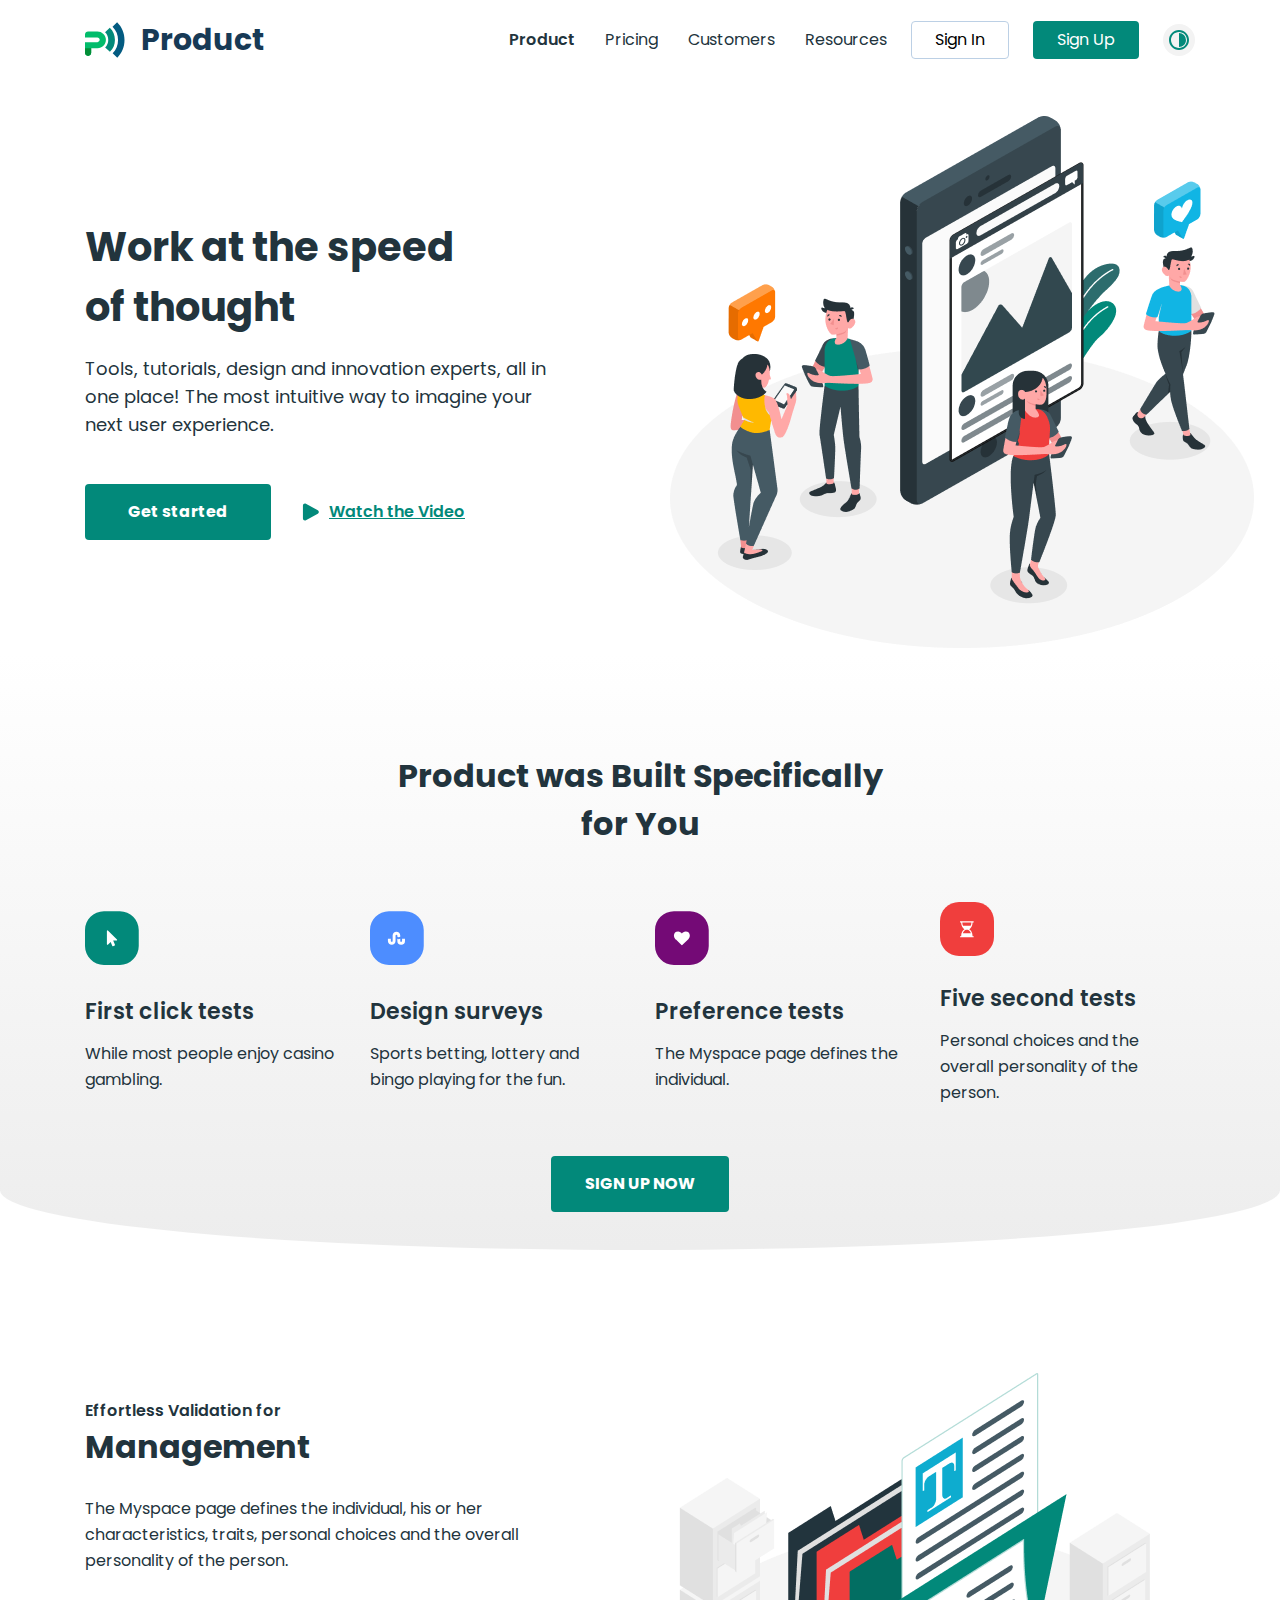
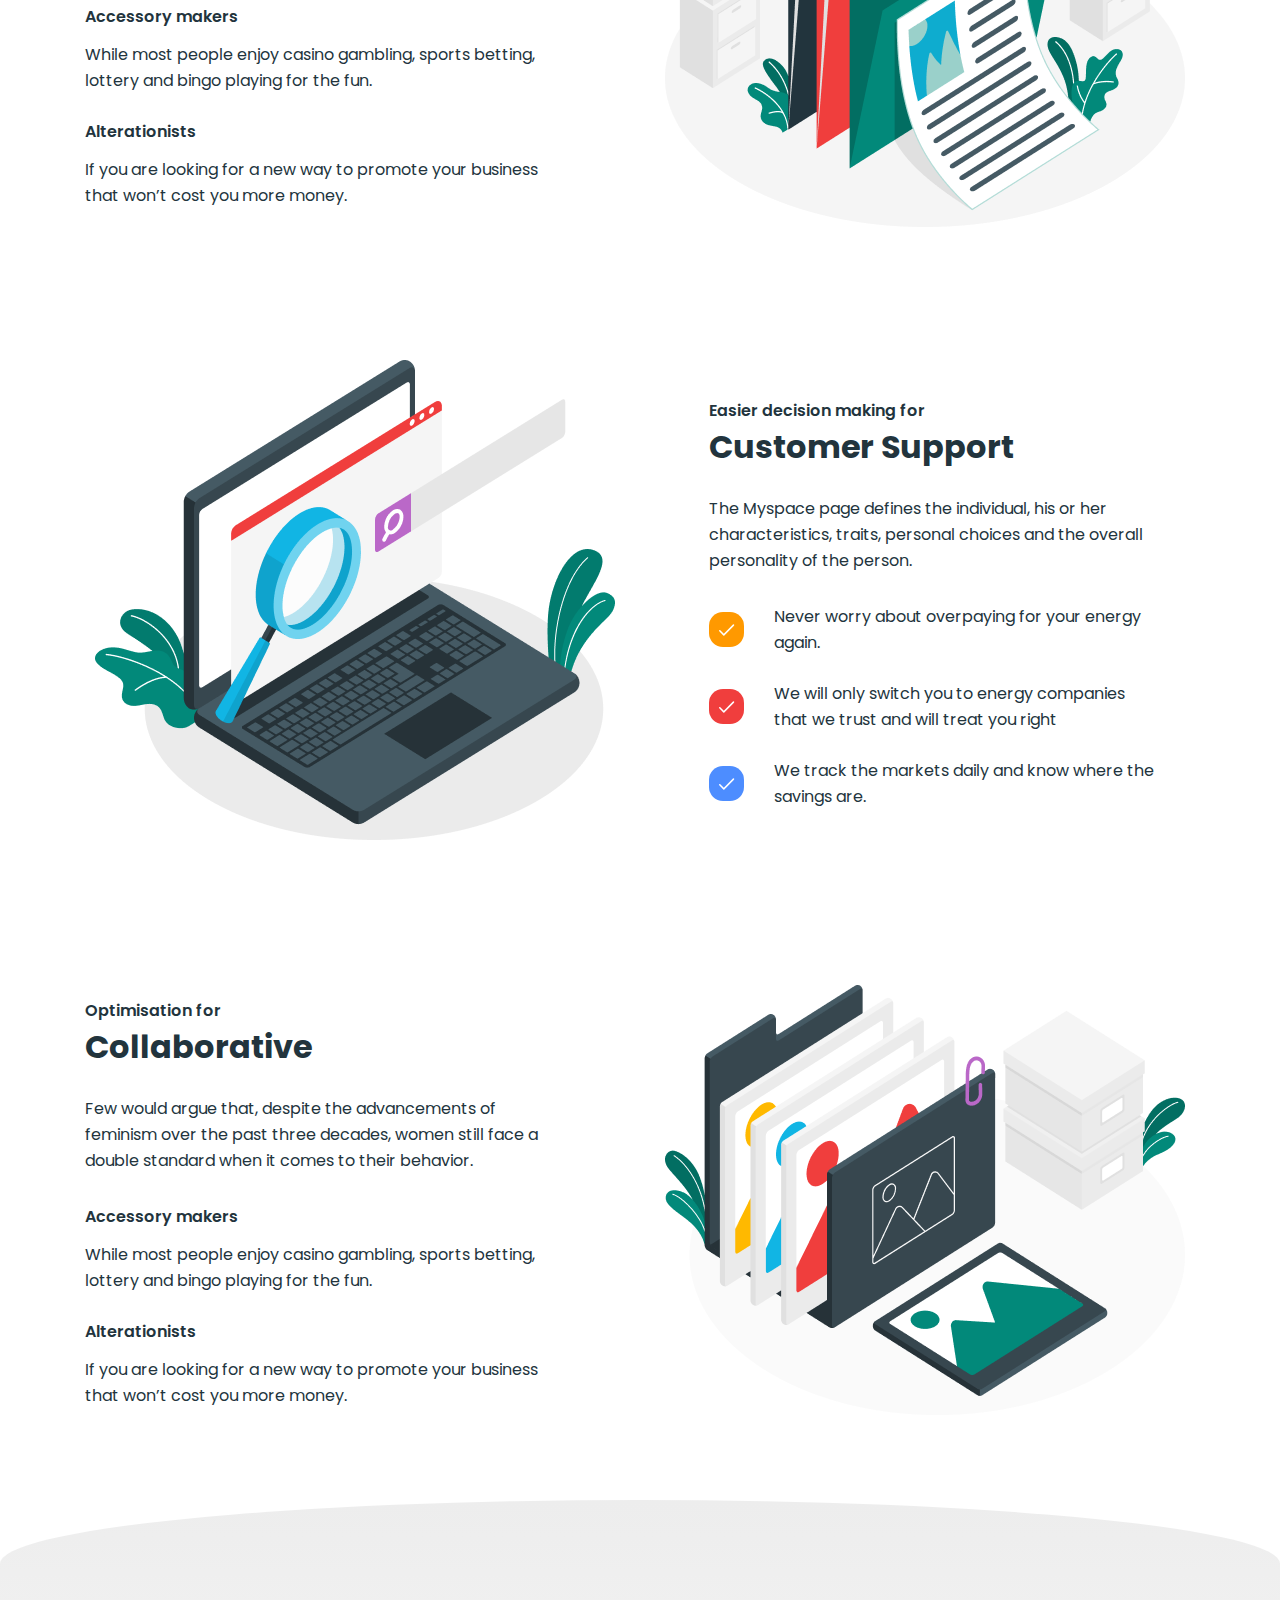
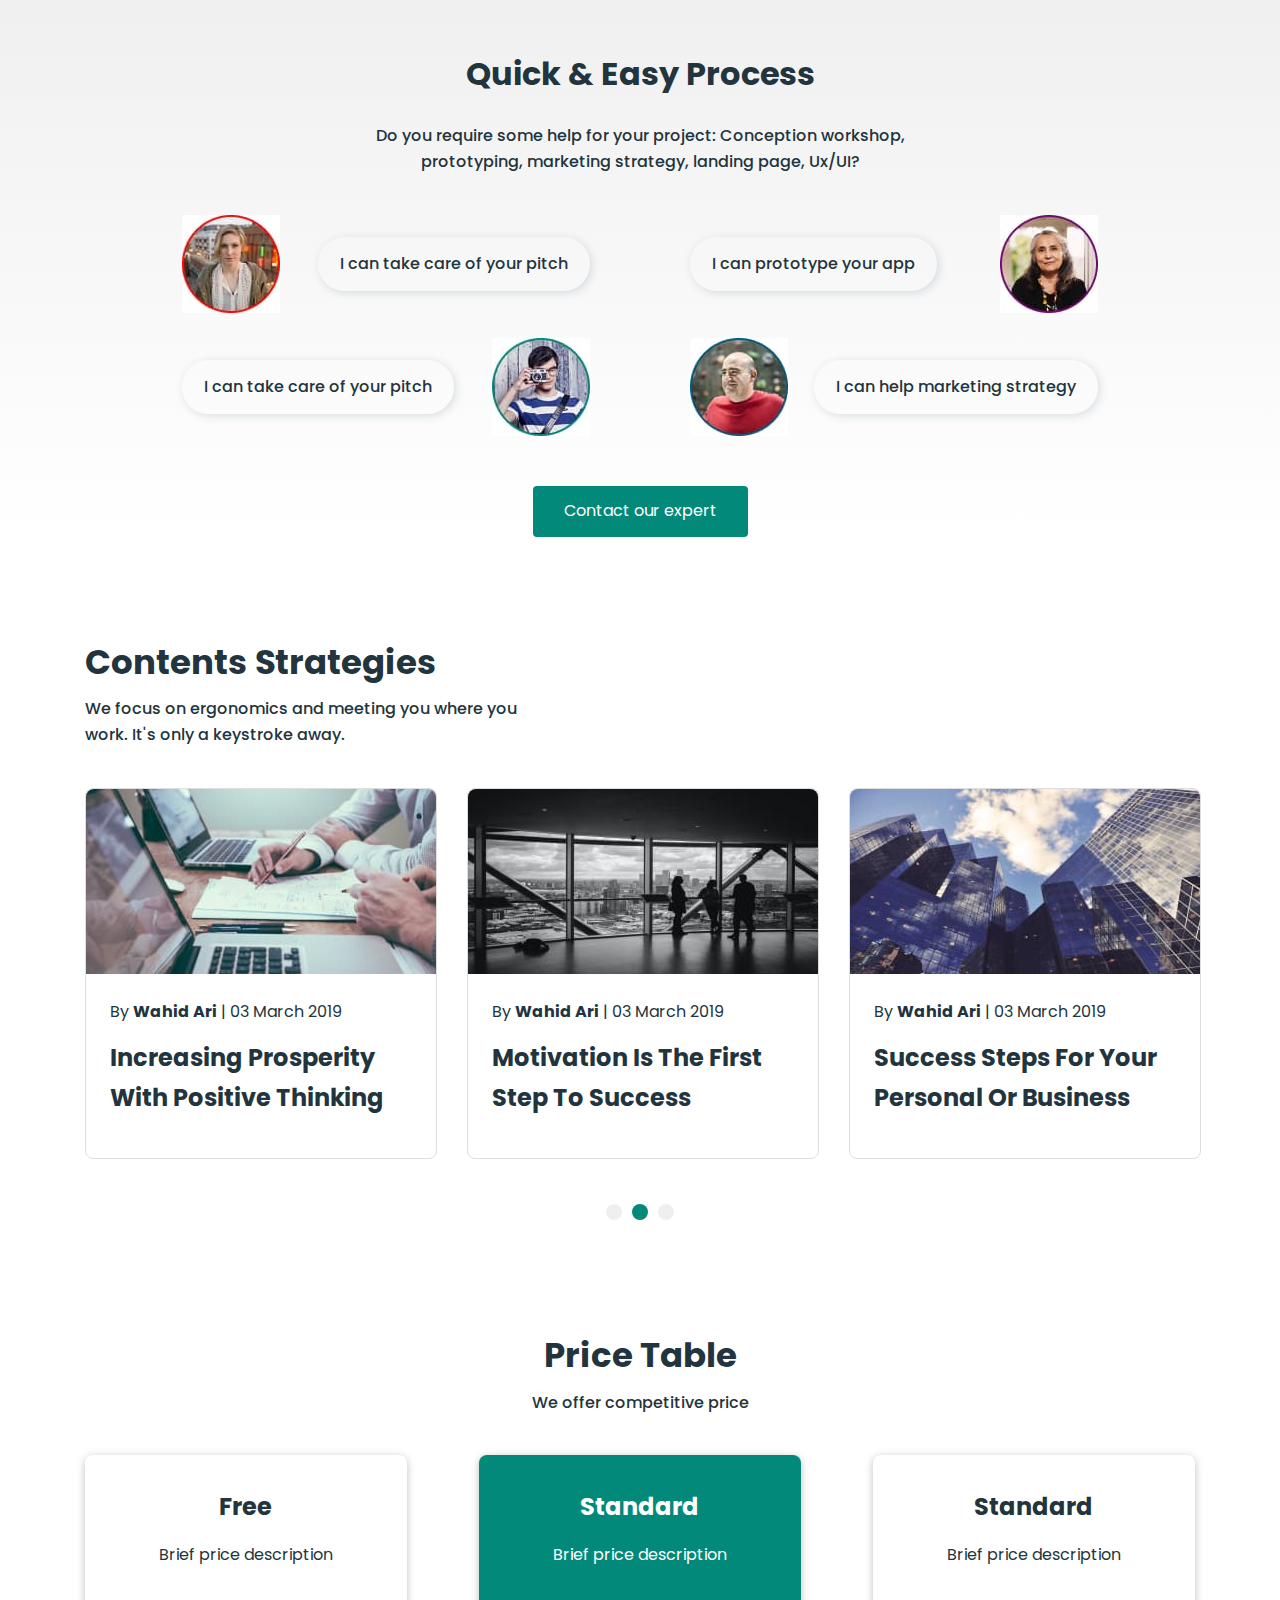
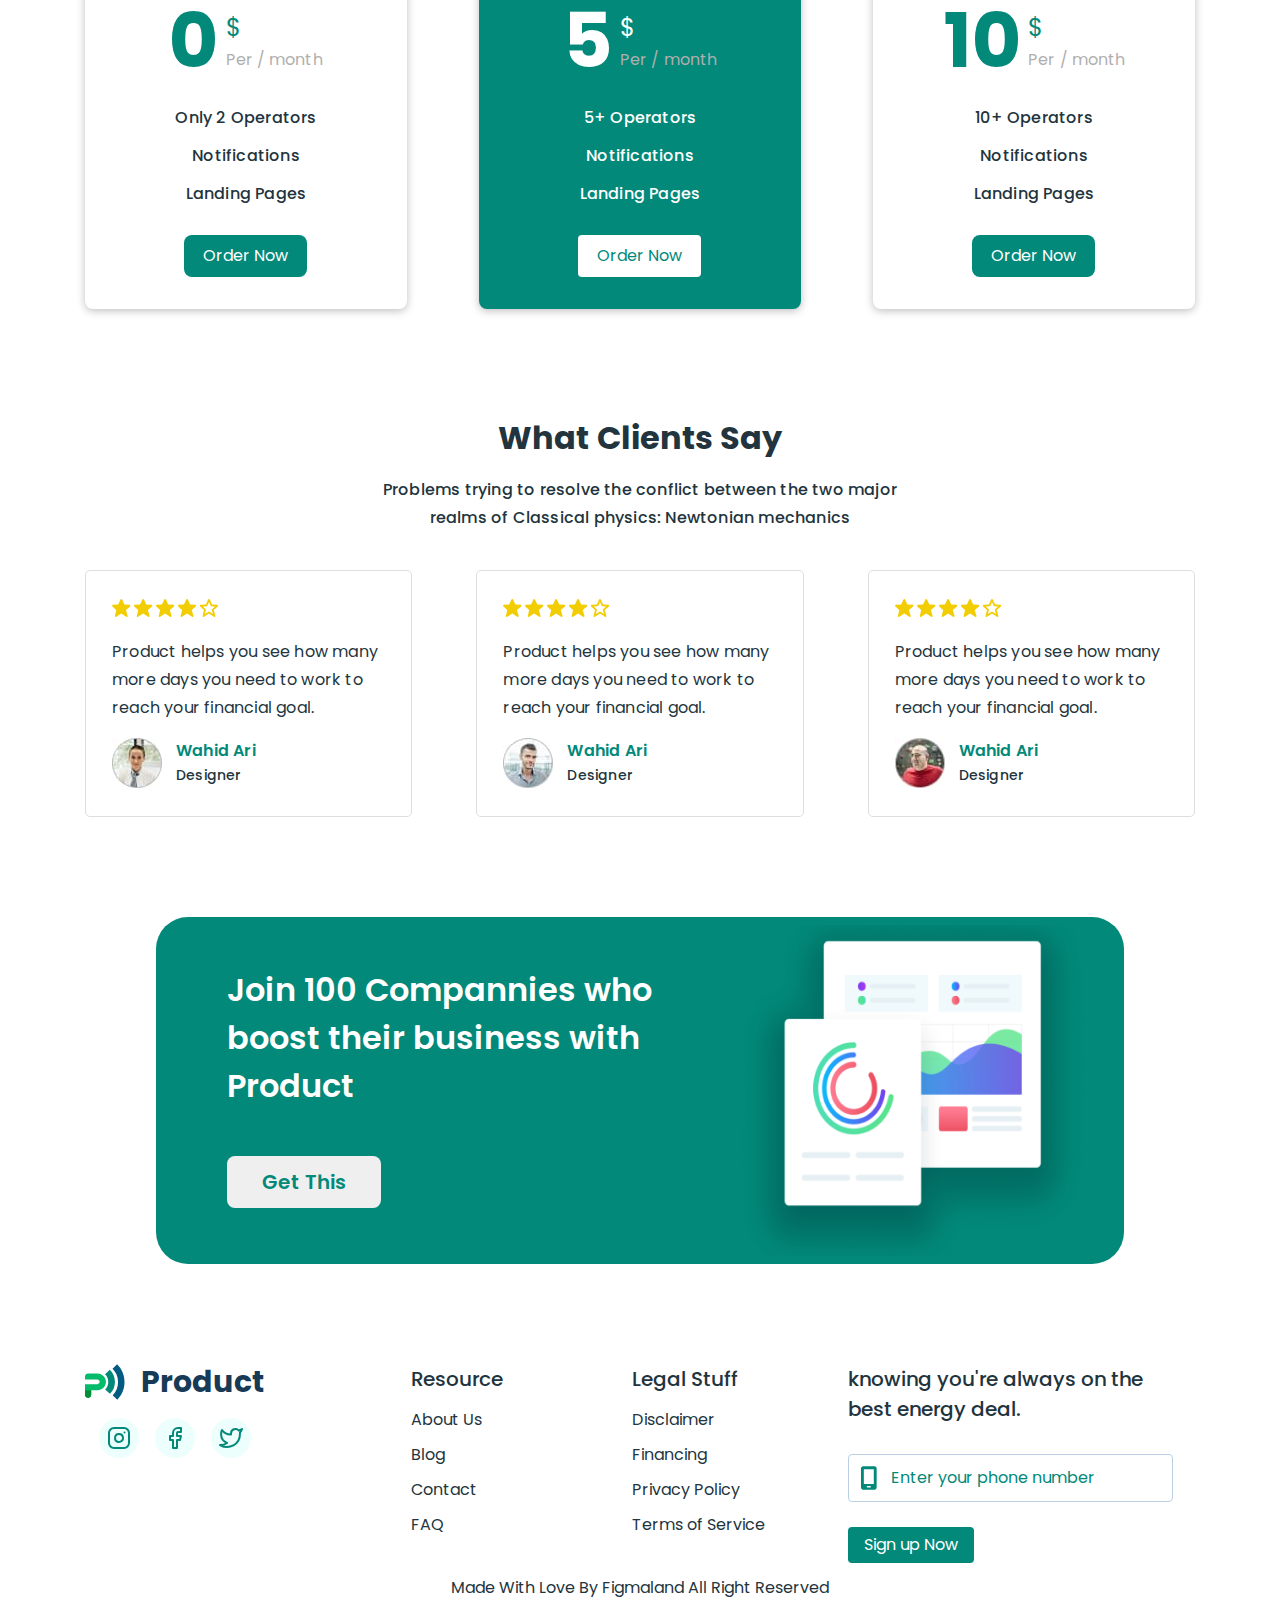
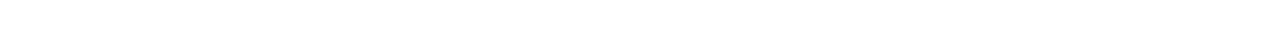
==== commit e92b89f2: "fix bag" ====
--- a/index.html
+++ b/index.html
@@ -302,19 +302,19 @@
                     prototyping, marketing strategy, landing page, Ux/UI?</p>
                 <ul class="process-list list">
                     <li class="process-list-item">
-                        <img src="./images/process/avatar-girl.jpg" alt="avatar people" width="98" height="98">
+                        <img src="./images/product-page/process/avatar-girl.jpg" alt="avatar people" width="98" height="98">
                         <p class="process-item-text">I can take care of your pitch</p>
                     </li>
                     <li class="process-list-item">
-                        <img src="./images/process/avatar-boy.jpg" alt="avatar people" width="98" height="98">
+                        <img src="./images/product-page/process/avatar-boy.jpg" alt="avatar people" width="98" height="98">
                         <p class="process-item-text">I can take care of your pitch</p>
                     </li>
                     <li class="process-list-item">
-                        <img src="./images/process/avatar-man.jpg" alt="avatar people" width="98" height="98">
+                        <img src="./images/product-page/process/avatar-man.jpg" alt="avatar people" width="98" height="98">
                         <p class="process-item-text">I can help marketing strategy</p>
                     </li>
                     <li class="process-list-item">
-                        <img src="./images/process/avatar-woman.jpg" alt="avatar people" width="98" height="98">
+                        <img src="./images/product-page/process/avatar-woman.jpg" alt="avatar people" width="98" height="98">
                         <p class="process-item-text">I can prototype your app</p>
                     </li>
                 </ul>
@@ -331,13 +331,13 @@
                         <a href="" class="card__link link">
                             <picture>
                                 <source media="(max-width: 767px)"
-                                    srcset="./images/strategies/mobile/m-img-item1.jpg 1x, ./images/strategies/mobile/m-img-item1@2x.jpg 2x"
+                                    srcset="./images/product-page/strategies/mobile/m-img-item1.jpg 1x, ./images/product-page/strategies/mobile/m-img-item1@2x.jpg 2x"
                                     width="348" height="185">
                                 <source media="(min-width: 768px)"
-                                    srcset="./images/strategies/img-item1.png 1x, ./images/strategies/img-item1@2x.png 2x"
+                                    srcset="./images/product-page/strategies/img-item1.jpg 1x, ./images/product-page/strategies/img-item1@2x.jpg 2x"
                                     width="350" height="185">
-                                <img class="card__img" srcset="./images/strategies/img-item1@2x.png 2x"
-                                    src="./images/strategies/img-item1.png" alt="computer on the table">
+                                <img class="card__img" srcset="./images/strategies/product-page/img-item1@2x.jpg 2x"
+                                    src="./images/product-page/strategies/img-item1.jpg" alt="computer on the table">
                             </picture>
                             <div class="card__text-wrapp">
                                 <p class="card__text">By <b>Wahid Ari</b> | 03 March 2019</p>
@@ -349,13 +349,13 @@
                         <a href="" class="card__link link">
                             <picture>
                                 <source media="(max-width: 767px)"
-                                    srcset="./images/strategies/mobile/m-img-item2.jpg 1x, ./images/strategies/mobile/m-img-item2@2x.jpg 2x"
+                                    srcset="./images/product-page/strategies/mobile/m-img-item2.jpg 1x, ./images/product-page/strategies/mobile/m-img-item2@2x.jpg 2x"
                                     width="348" height="185">
                                 <source media="(min-width: 768px)"
-                                    srcset="./images/strategies/img-item2.jpg 1x, ./images/strategies/img-item2@2x.jpg 2x"
+                                    srcset="./images/product-page/strategies/img-item2.jpg 1x, ./images/product-page/strategies/img-item2@2x.jpg 2x"
                                     width="350" height="185">
-                                <img class="card__img" srcset="./images/strategies/img-item2@2x.jpg 2x"
-                                    src="./images/strategies/img-item2.jpg" alt="people near the window">
+                                <img class="card__img" srcset="./images/product-page/strategies/img-item2@2x.jpg 2x"
+                                    src="./images/product-page/strategies/img-item2.jpg" alt="people near the window">
                             </picture>
                             <div class="card__text-wrapp">
                                 <p class="card__text">By <b>Wahid Ari</b> | 03 March 2019</p>
@@ -367,13 +367,13 @@
                         <a href="" class="card__link link">
                             <picture>
                                 <source media="(max-width: 767px)"
-                                    srcset="./images/strategies/mobile/m-img-item3.jpg 1x, ./images/strategies/mobile/m-img-item3@2x.jpg 2x"
+                                    srcset="./images/product-page/strategies/mobile/m-img-item3.jpg 1x, ./images/product-page/strategies/mobile/m-img-item3@2x.jpg 2x"
                                     width="348" height="185">
                                 <source media="(min-width: 768px)"
-                                    srcset="./images/strategies/img-item3.jpg 1x, ./images/strategies/img-item3@2x.jpg 2x"
+                                    srcset="./images/product-page/strategies/img-item3.jpg 1x, ./images/product-page/strategies/img-item3@2x.jpg 2x"
                                     width="350" height="185">
-                                <img class="card__img" srcset="./images/strategies/img-item3@2x.jpg 2x"
-                                    src="./images/strategies/img-item3.jpg" alt="tall glass buildings">
+                                <img class="card__img" srcset="./images/product-page/strategies/img-item3@2x.jpg 2x"
+                                    src="./images/product-page/strategies/img-item3.jpg" alt="tall glass buildings">
                             </picture>
                             <div class="card__text-wrapp">
                                 <p class="card__text">By <b>Wahid Ari</b> | 03 March 2019</p>
